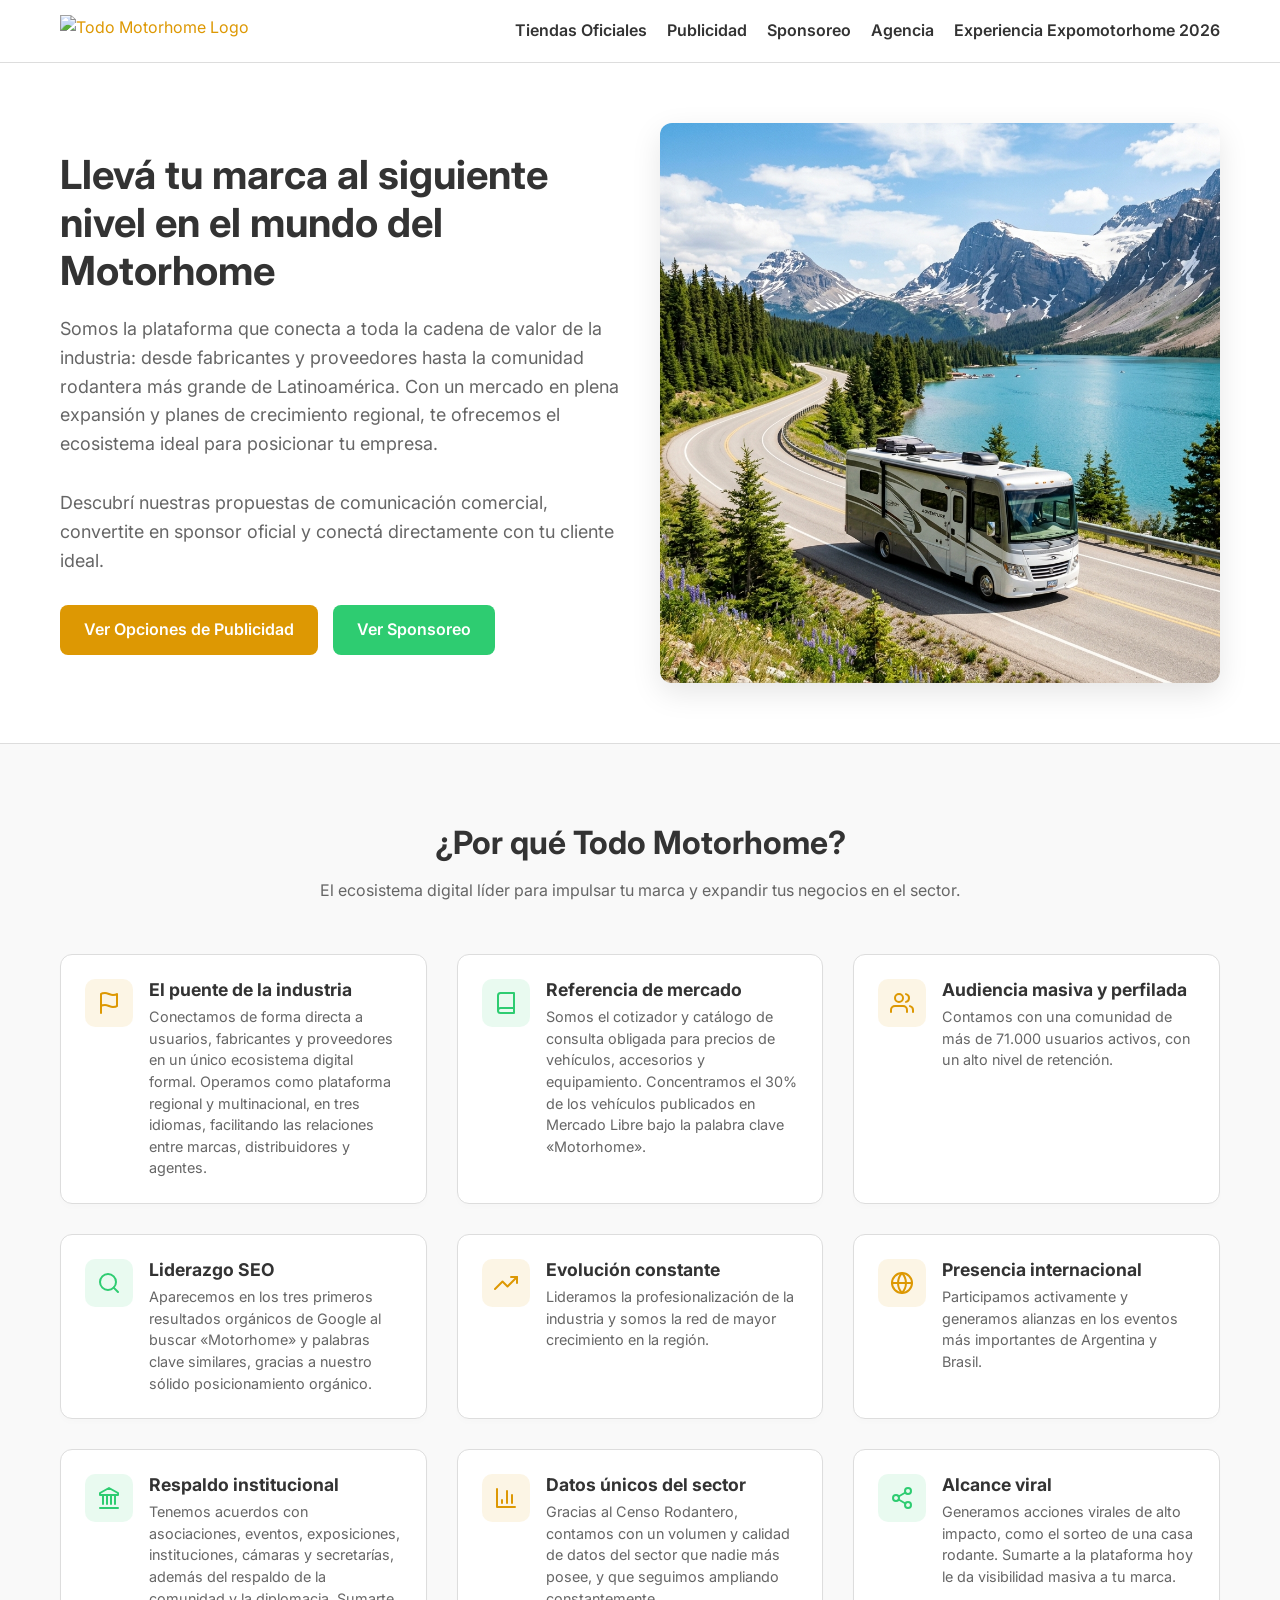
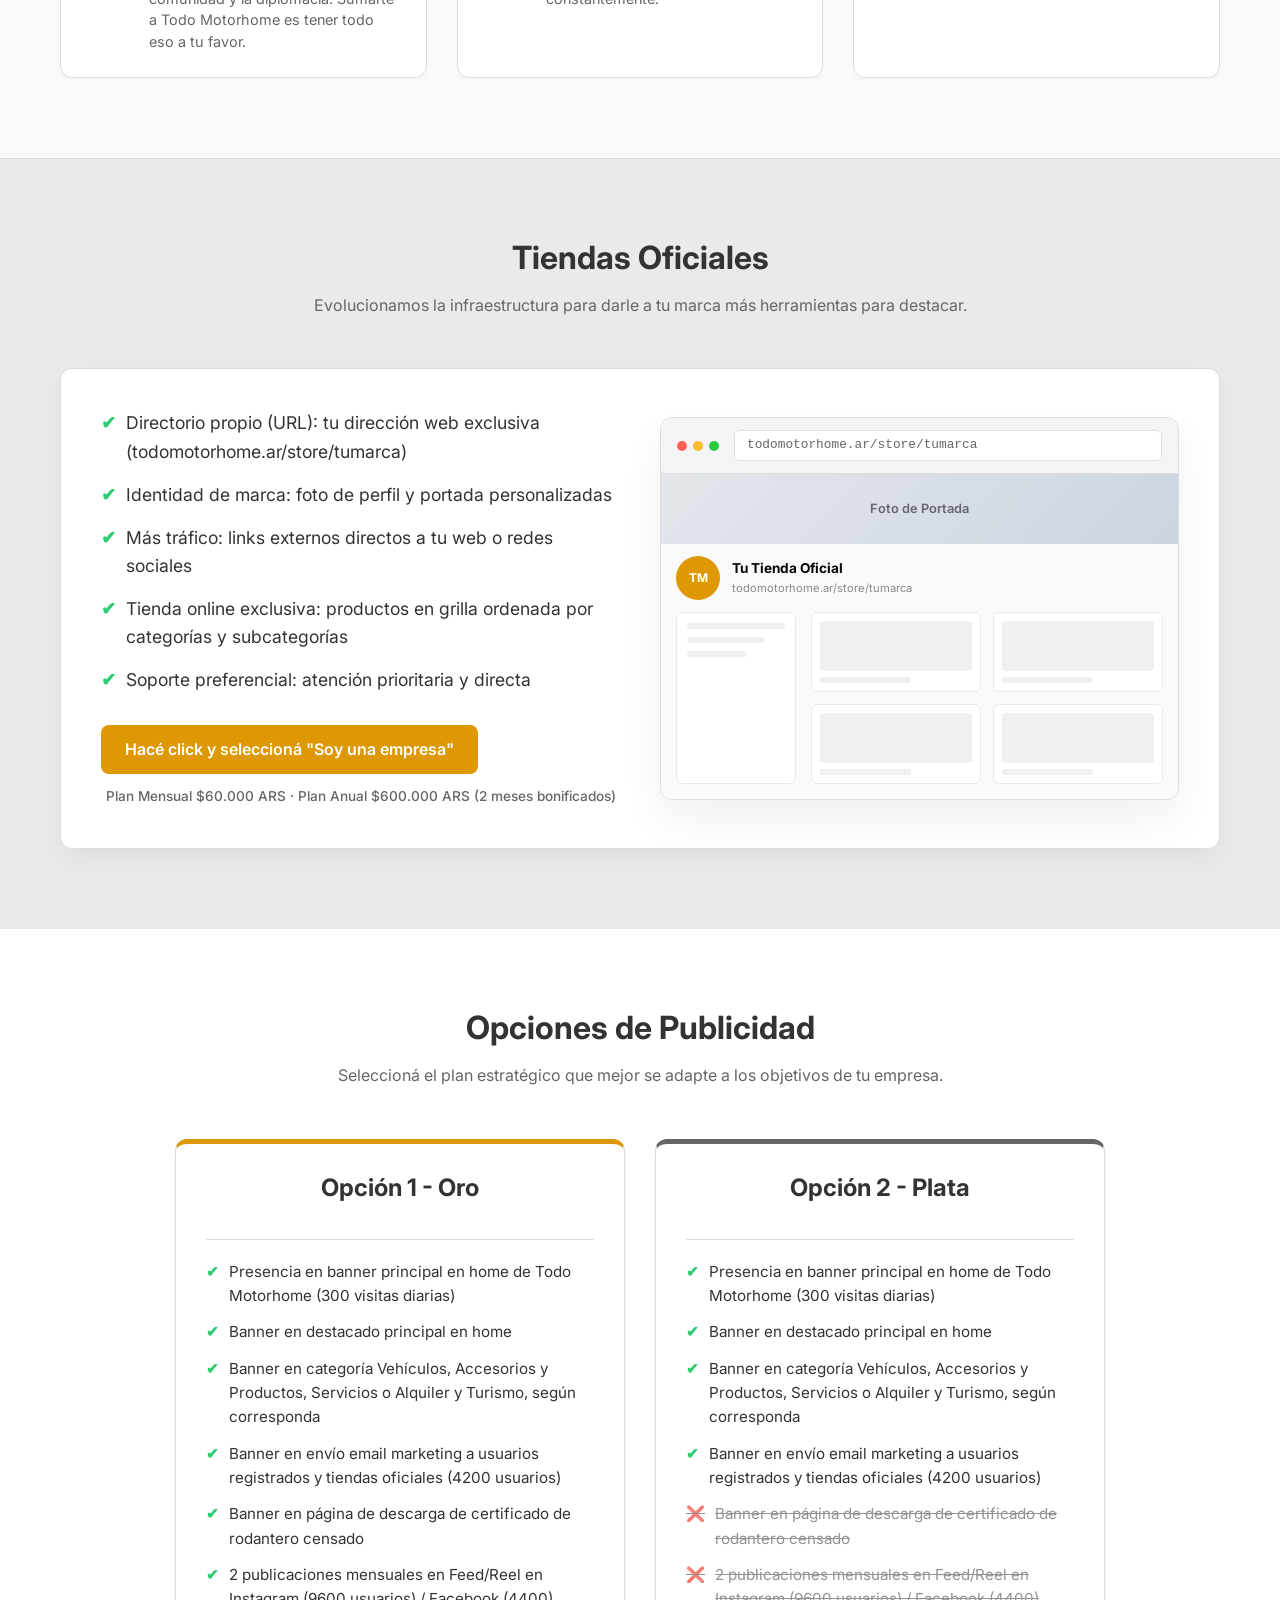
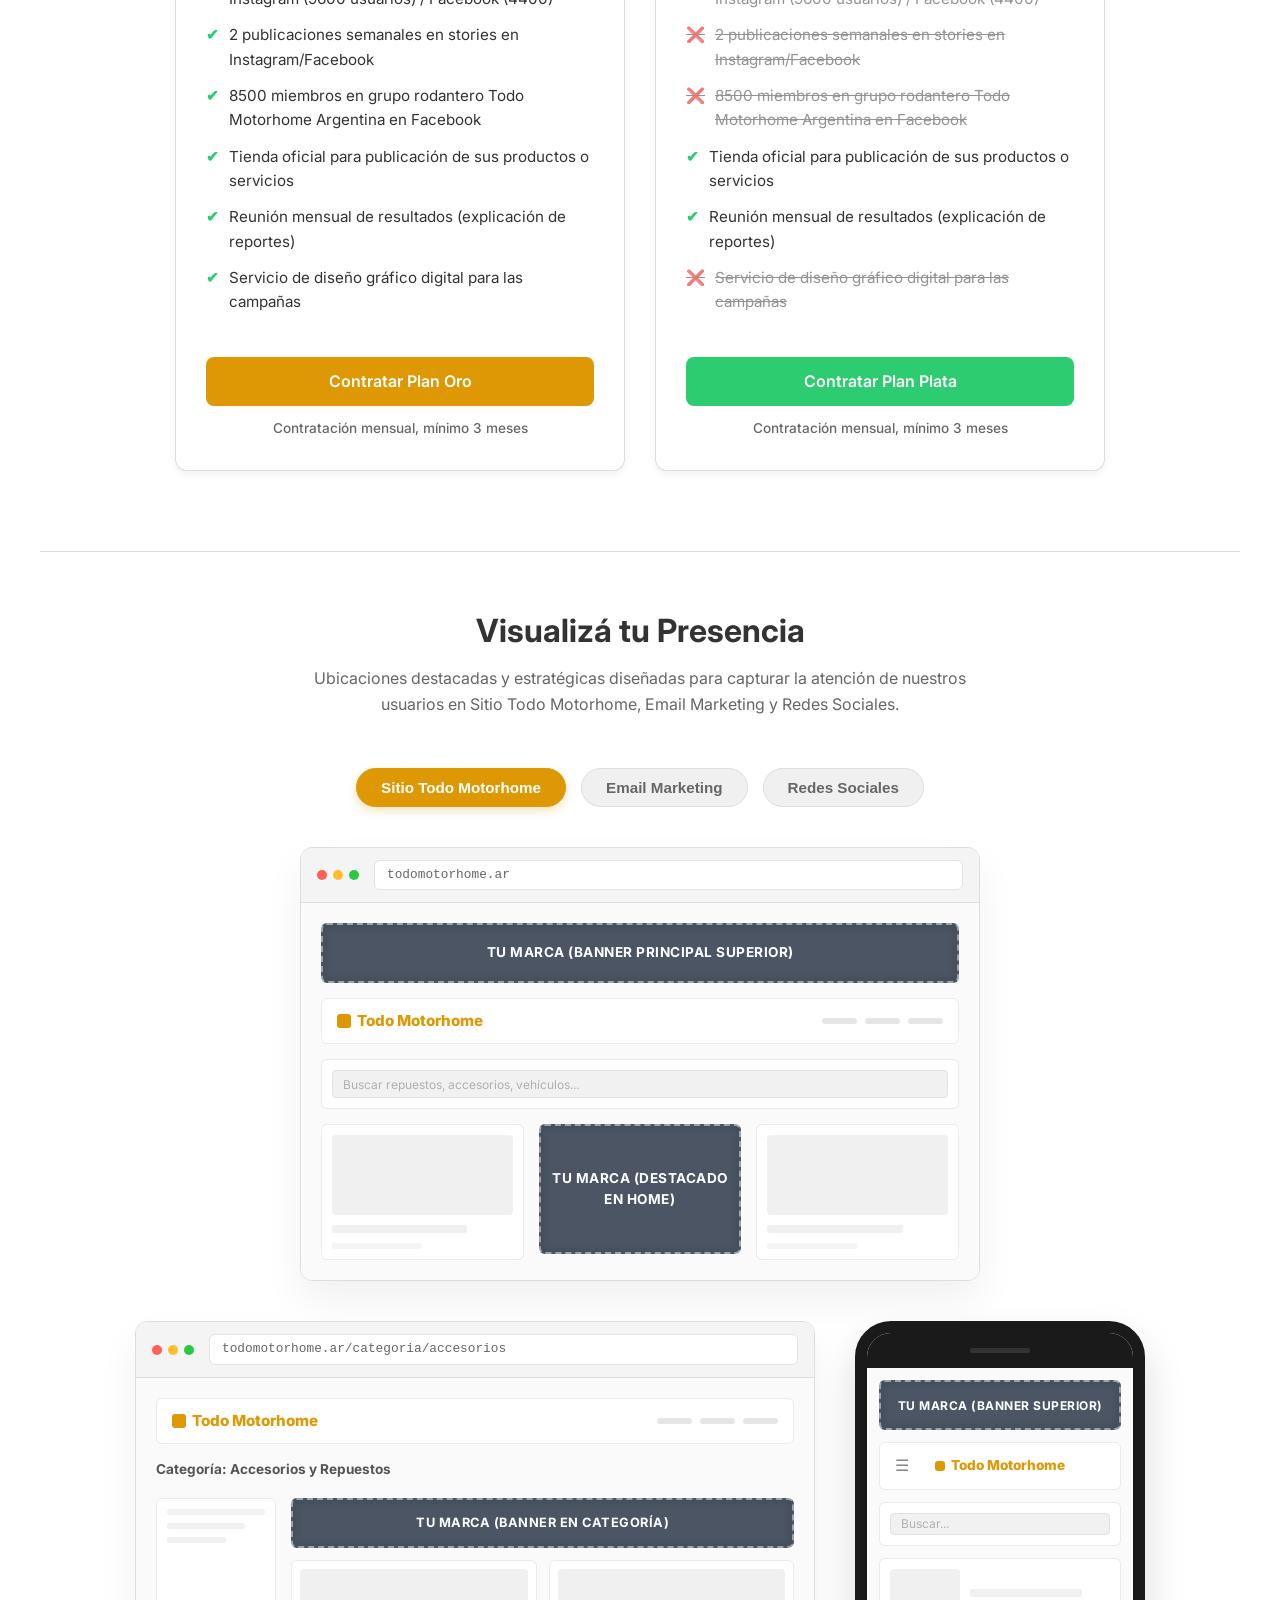
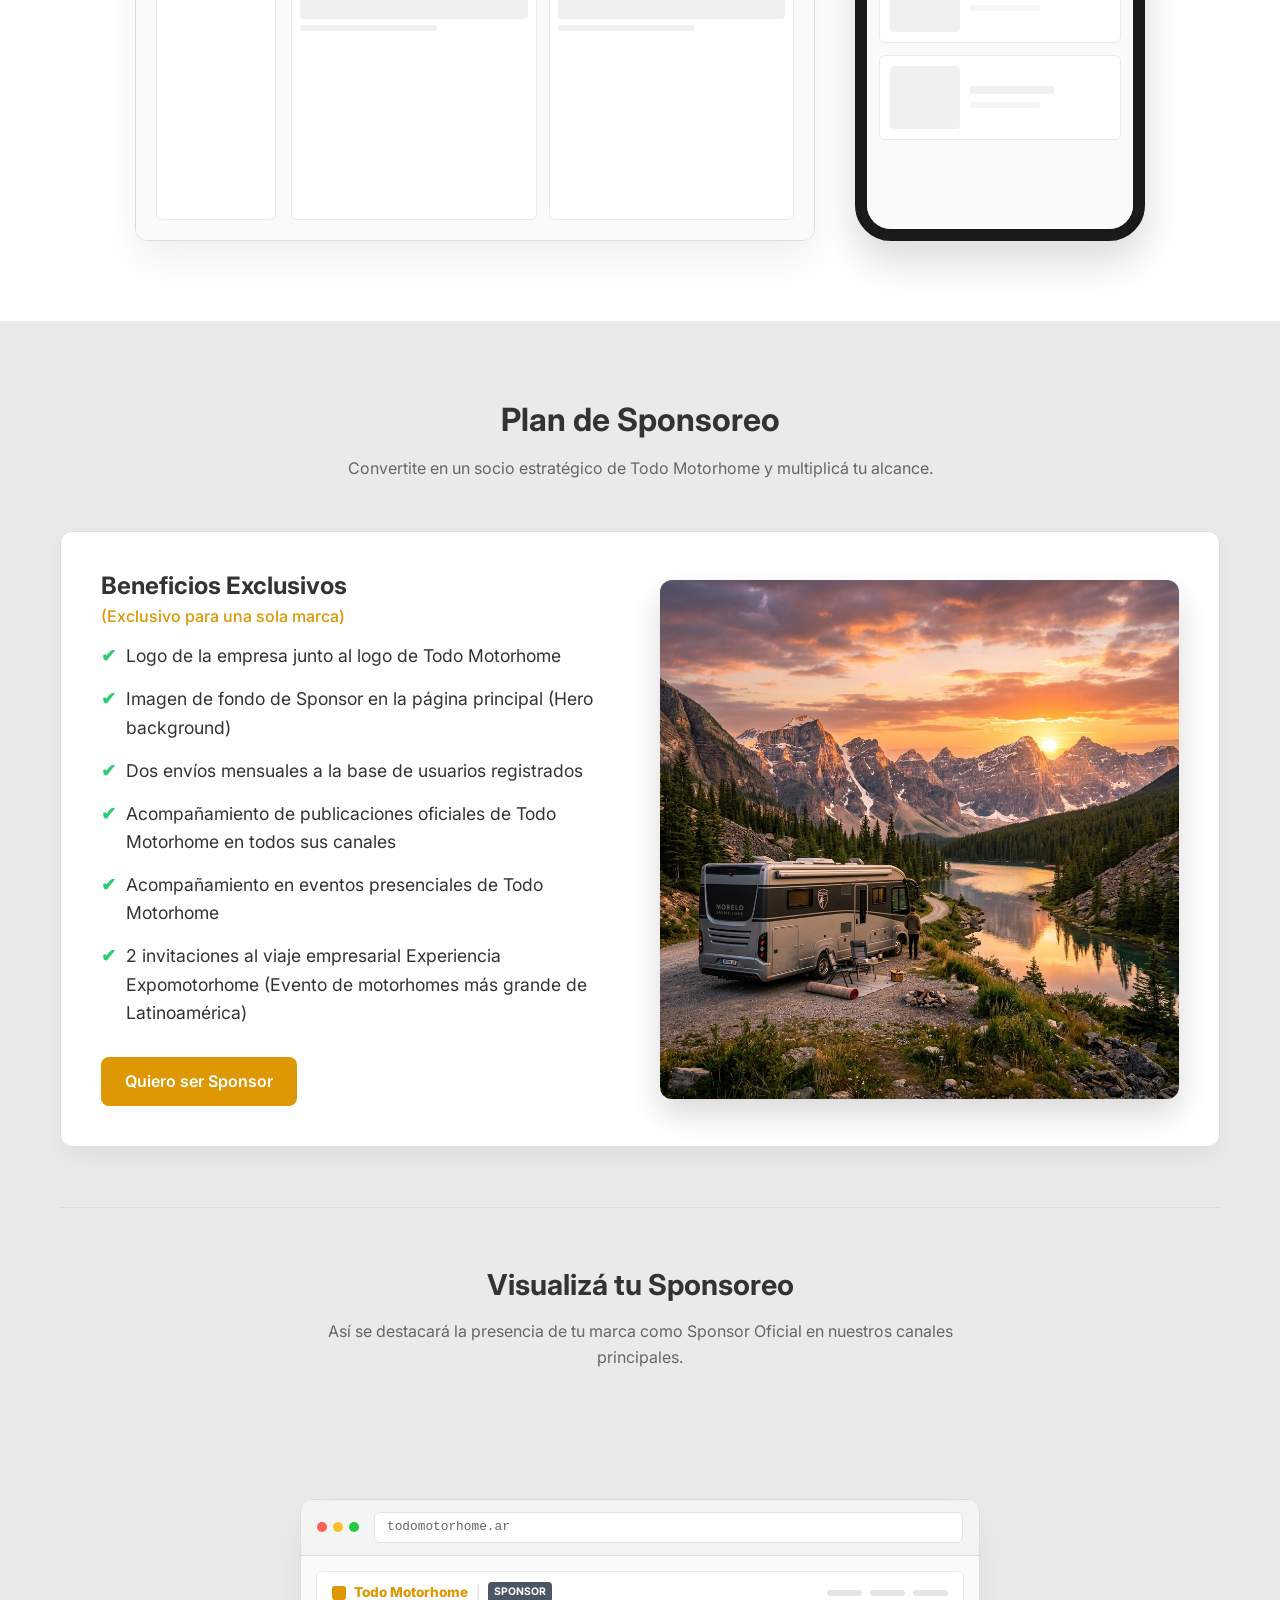
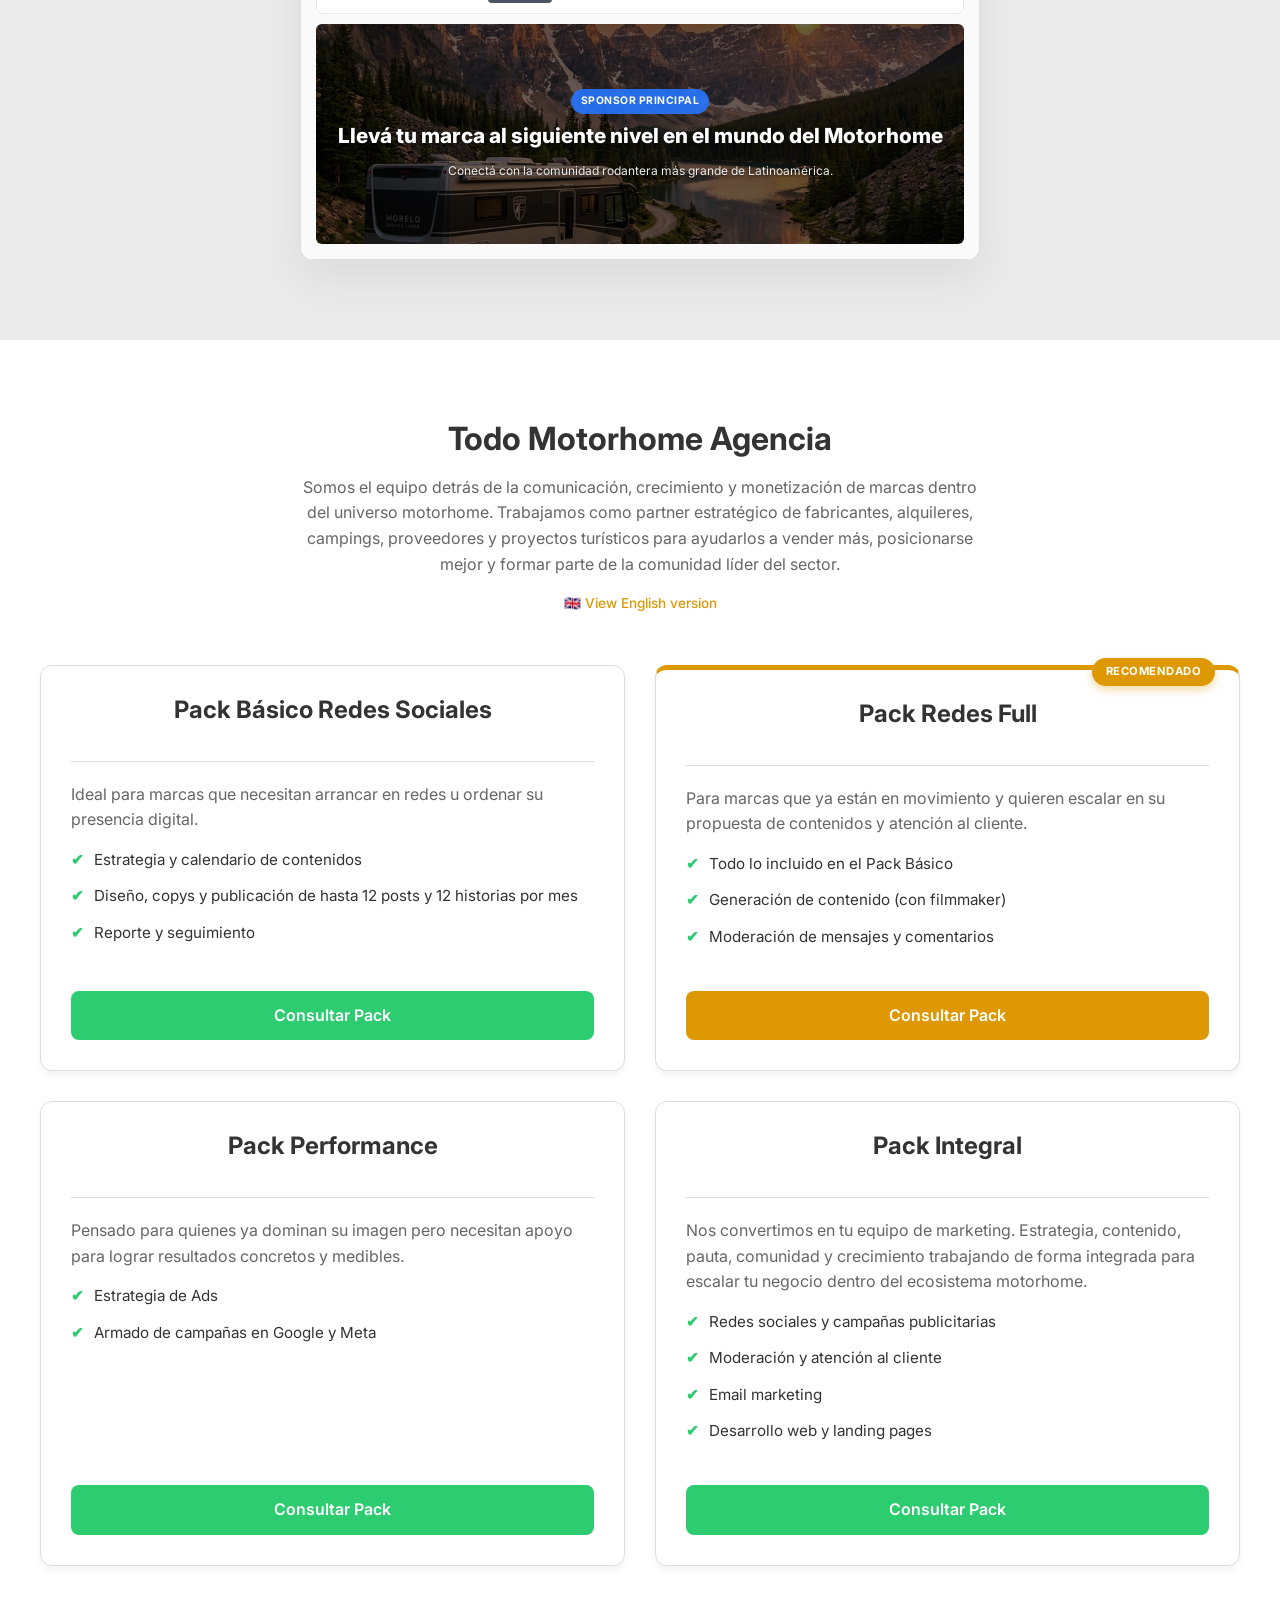
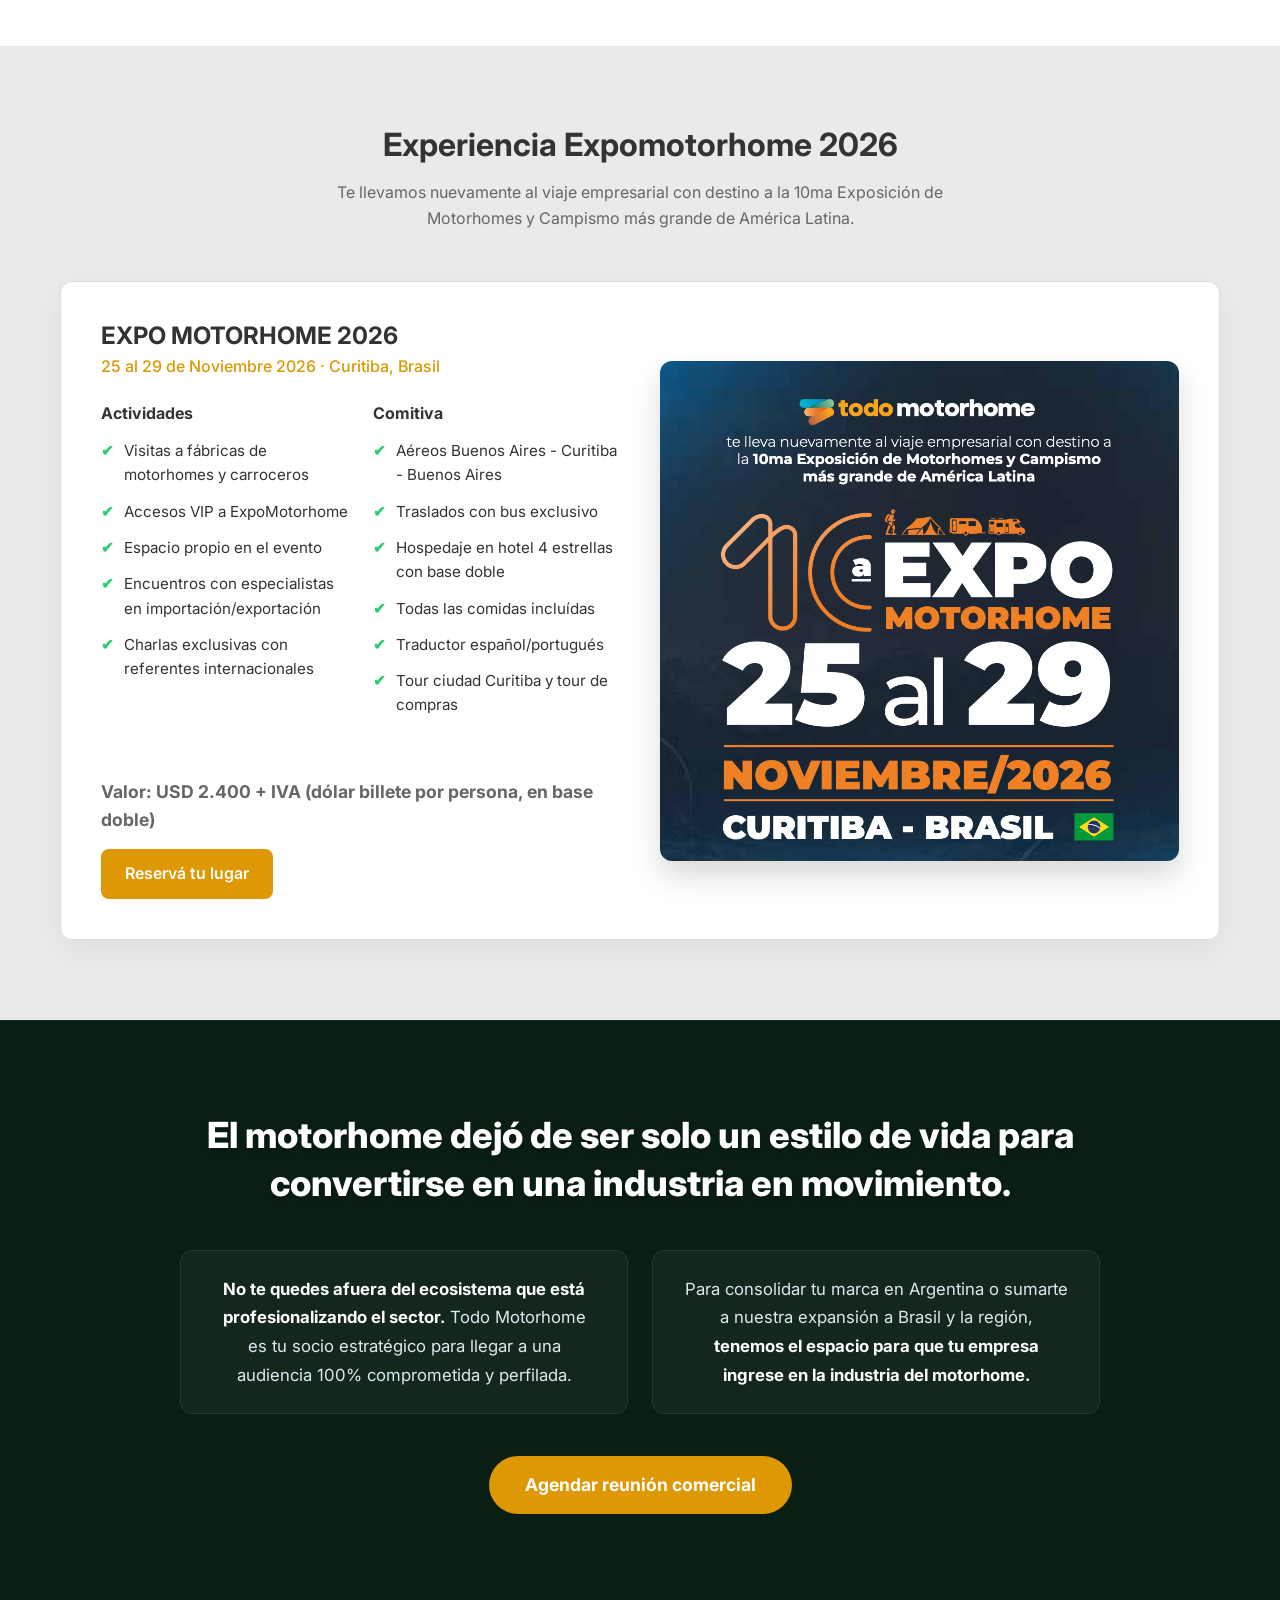
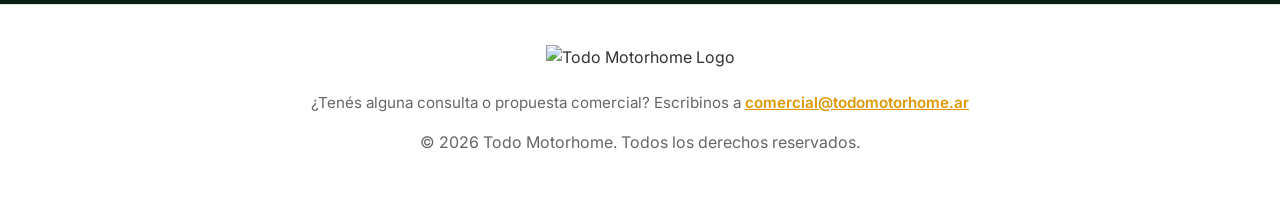
==== index.html @ 9faac74b "change plan price - 30.000 to 60.000 e anual to 600.000" ====
<!DOCTYPE html>
<html lang="es">

<head>
    <meta charset="UTF-8">
    <meta name="viewport" content="width=device-width, initial-scale=1.0">
    <title>Todo Motorhome - Propuesta de Comunicación y Sponsoreo</title>
    <meta name="description"
        content="Conectá tu marca con la comunidad rodantera más grande de Latinoamérica. Descubrí las propuestas de comunicación comercial, sponsoreo y agencia de Todo Motorhome.">

    <!-- Open Graph / Facebook -->
    <meta property="og:type" content="website">
    <meta property="og:url" content="https://empresas.todomotorhome.ar/">
    <meta property="og:title" content="Todo Motorhome - Propuesta de Comunicación y Sponsoreo">
    <meta property="og:description"
        content="Conectá tu marca con la comunidad rodantera más grande de Latinoamérica. Descubrí las propuestas de comunicación comercial, sponsoreo y agencia de Todo Motorhome.">
    <meta property="og:image" content="https://empresas.todomotorhome.ar/assets/hero.png">
    <meta property="og:locale" content="es_AR">
    <meta property="og:site_name" content="Todo Motorhome">

    <!-- Twitter Card -->
    <meta name="twitter:card" content="summary_large_image">
    <meta name="twitter:url" content="https://empresas.todomotorhome.ar/">
    <meta name="twitter:title" content="Todo Motorhome - Propuesta de Comunicación y Sponsoreo">
    <meta name="twitter:description"
        content="Conectá tu marca con la comunidad rodantera más grande de Latinoamérica. Descubrí las propuestas de comunicación comercial, sponsoreo y agencia de Todo Motorhome.">
    <meta name="twitter:image" content="https://empresas.todomotorhome.ar/assets/hero.png">

    <!-- Google Fonts: Inter -->
    <link rel="preconnect" href="https://fonts.googleapis.com">
    <link rel="preconnect" href="https://fonts.gstatic.com" crossorigin>
    <link href="https://fonts.googleapis.com/css2?family=Inter:wght@400;500;600;700;800&display=swap" rel="stylesheet">

    <link rel="stylesheet" href="style.css?v=1.0.3">

    <!-- Google Analytics -->
    <script async src="https://www.googletagmanager.com/gtag/js?id=G-TZ2R4H22YN"></script>
    <script>
        window.dataLayer = window.dataLayer || [];
        function gtag() { dataLayer.push(arguments); }
        gtag('js', new Date());
        gtag('config', 'G-TZ2R4H22YN');
    </script>
</head>

<body>

    <!-- Header / Navbar -->
    <header class="navbar fade-in">
        <div class="container">
            <a href="#" class="logo">
                <img src="https://sharetribe-assets.imgix.net/68418101-b428-4d02-9596-58e13acb0eab/raw/ed/3aeb7e4fdeb8c97f753202494c5d5f7b45e542?auto=format&fit=clip&h=72&w=640&s=a33af36845bb8c35146e33146c7f5833"
                    alt="Todo Motorhome Logo">
            </a>
            <button class="nav-toggle" id="navToggle" aria-label="Abrir menú" aria-expanded="false">
                <span></span>
                <span></span>
                <span></span>
            </button>
            <nav class="nav-links" id="navLinks">
                <a href="#tiendas-oficiales">Tiendas Oficiales</a>
                <a href="#planes-comerciales">Publicidad</a>
                <a href="#alianzas-comerciales">Sponsoreo</a>
                <a href="#agencia">Agencia</a>
                <a href="#expomotorhome">Experiencia Expomotorhome 2026</a>
            </nav>
        </div>
    </header>

    <!-- Hero Section -->
    <section class="hero container fade-in-up">
        <div class="hero-content">
            <h1>Llevá tu marca al siguiente nivel en el mundo del Motorhome</h1>
            <p>Somos la plataforma que conecta a toda la cadena de valor de la industria: desde fabricantes y
                proveedores hasta la comunidad rodantera más grande de Latinoamérica. Con un mercado en plena expansión
                y planes de crecimiento regional, te ofrecemos el ecosistema ideal para posicionar tu empresa.</p>
            <p>Descubrí nuestras propuestas de comunicación comercial, convertite en sponsor oficial y conectá
                directamente con tu cliente ideal.</p>
            <div class="hero-buttons">
                <a href="#planes-comerciales" class="btn btn-primary">Ver Opciones de Publicidad</a>
                <a href="#alianzas-comerciales" class="btn btn-secondary">Ver Sponsoreo</a>
            </div>
        </div>
        <div class="hero-image zoom-in">
            <img src="assets/hero.png" alt="Motorhome en la ruta">
        </div>
    </section>

    <!-- Value Prop / Datos de la Industria -->
    <section class="value-prop section bg-light">
        <div class="container">
            <div class="section-header fade-in-up">
                <h2>¿Por qué Todo Motorhome?</h2>
                <p>El ecosistema digital líder para impulsar tu marca y expandir tus negocios en el sector.</p>
            </div>

            <div class="value-prop-grid fade-in-up">
                <!-- El puente de la industria -->
                <div class="value-prop-card">
                    <div class="value-prop-icon primary">
                        <svg xmlns="http://www.w3.org/2000/svg" viewBox="0 0 24 24" fill="none" stroke="currentColor"
                            stroke-width="2" stroke-linecap="round" stroke-linejoin="round">
                            <path d="M4 15s1-1 4-1 5 2 8 2 4-1 4-1V3s-1 1-4 1-5-2-8-2-4 1-4 1z" />
                            <line x1="4" y1="22" x2="4" y2="15" />
                        </svg>
                    </div>
                    <div class="value-prop-info">
                        <h3>El puente de la industria</h3>
                        <p>Conectamos de forma directa a usuarios, fabricantes y proveedores en un único ecosistema
                            digital formal. Operamos como plataforma regional y multinacional, en tres idiomas,
                            facilitando las relaciones entre marcas, distribuidores y agentes.</p>
                    </div>
                </div>

                <!-- Referencia de mercado -->
                <div class="value-prop-card">
                    <div class="value-prop-icon secondary">
                        <svg xmlns="http://www.w3.org/2000/svg" viewBox="0 0 24 24" fill="none" stroke="currentColor"
                            stroke-width="2" stroke-linecap="round" stroke-linejoin="round">
                            <path d="M4 19.5A2.5 2.5 0 0 1 6.5 17H20" />
                            <path d="M6.5 2H20v20H6.5A2.5 2.5 0 0 1 4 19.5v-15A2.5 2.5 0 0 1 6.5 2z" />
                        </svg>
                    </div>
                    <div class="value-prop-info">
                        <h3>Referencia de mercado</h3>
                        <p>Somos el cotizador y catálogo de consulta obligada para precios de vehículos, accesorios y
                            equipamiento. Concentramos el 30% de los vehículos publicados en Mercado Libre bajo la
                            palabra clave «Motorhome».</p>
                    </div>
                </div>

                <!-- Audiencia masiva y perfilada -->
                <div class="value-prop-card">
                    <div class="value-prop-icon primary">
                        <svg xmlns="http://www.w3.org/2000/svg" viewBox="0 0 24 24" fill="none" stroke="currentColor"
                            stroke-width="2" stroke-linecap="round" stroke-linejoin="round">
                            <path d="M17 21v-2a4 4 0 0 0-4-4H5a4 4 0 0 0-4 4v2" />
                            <circle cx="9" cy="7" r="4" />
                            <path d="M23 21v-2a4 4 0 0 0-3-3.87" />
                            <path d="M16 3.13a4 4 0 0 1 0 7.75" />
                        </svg>
                    </div>
                    <div class="value-prop-info">
                        <h3>Audiencia masiva y perfilada</h3>
                        <p>Contamos con una comunidad de más de 71.000 usuarios activos, con un alto nivel de retención.
                        </p>
                    </div>
                </div>

                <!-- Liderazgo SEO -->
                <div class="value-prop-card">
                    <div class="value-prop-icon secondary">
                        <svg xmlns="http://www.w3.org/2000/svg" viewBox="0 0 24 24" fill="none" stroke="currentColor"
                            stroke-width="2" stroke-linecap="round" stroke-linejoin="round">
                            <circle cx="11" cy="11" r="8" />
                            <line x1="21" y1="21" x2="16.65" y2="16.65" />
                        </svg>
                    </div>
                    <div class="value-prop-info">
                        <h3>Liderazgo SEO</h3>
                        <p>Aparecemos en los tres primeros resultados orgánicos de Google al buscar «Motorhome» y
                            palabras clave similares, gracias a nuestro sólido posicionamiento orgánico.</p>
                    </div>
                </div>

                <!-- Evolución constante -->
                <div class="value-prop-card">
                    <div class="value-prop-icon primary">
                        <svg xmlns="http://www.w3.org/2000/svg" viewBox="0 0 24 24" fill="none" stroke="currentColor"
                            stroke-width="2" stroke-linecap="round" stroke-linejoin="round">
                            <polyline points="23 6 13.5 15.5 8.5 10.5 1 18" />
                            <polyline points="17 6 23 6 23 12" />
                        </svg>
                    </div>
                    <div class="value-prop-info">
                        <h3>Evolución constante</h3>
                        <p>Lideramos la profesionalización de la industria y somos la red de mayor crecimiento en la
                            región.</p>
                    </div>
                </div>

                <!-- Presencia internacional -->
                <div class="value-prop-card">
                    <div class="value-prop-icon primary">
                        <svg xmlns="http://www.w3.org/2000/svg" viewBox="0 0 24 24" fill="none" stroke="currentColor"
                            stroke-width="2" stroke-linecap="round" stroke-linejoin="round">
                            <circle cx="12" cy="12" r="10" />
                            <path
                                d="M12 2a15.3 15.3 0 0 1 4 10 15.3 15.3 0 0 1-4 10 15.3 15.3 0 0 1-4-10 15.3 15.3 0 0 1 4-10z" />
                            <path d="M2 12h20" />
                        </svg>
                    </div>
                    <div class="value-prop-info">
                        <h3>Presencia internacional</h3>
                        <p>Participamos activamente y generamos alianzas en los eventos más importantes de Argentina y
                            Brasil.</p>
                    </div>
                </div>

                <!-- Respaldo institucional -->
                <div class="value-prop-card">
                    <div class="value-prop-icon secondary">
                        <svg xmlns="http://www.w3.org/2000/svg" viewBox="0 0 24 24" fill="none" stroke="currentColor"
                            stroke-width="2" stroke-linecap="round" stroke-linejoin="round">
                            <path d="M3 22h18" />
                            <path d="M6 18v-9" />
                            <path d="M10 18v-9" />
                            <path d="M14 18v-9" />
                            <path d="M18 18v-9" />
                            <path d="M12 2 3 7v2h18V7z" />
                        </svg>
                    </div>
                    <div class="value-prop-info">
                        <h3>Respaldo institucional</h3>
                        <p>Tenemos acuerdos con asociaciones, eventos, exposiciones, instituciones, cámaras y
                            secretarías, además del respaldo de la comunidad y la diplomacia. Sumarte a Todo Motorhome
                            es tener todo eso a tu favor.</p>
                    </div>
                </div>

                <!-- Datos únicos del sector -->
                <div class="value-prop-card">
                    <div class="value-prop-icon primary">
                        <svg xmlns="http://www.w3.org/2000/svg" viewBox="0 0 24 24" fill="none" stroke="currentColor"
                            stroke-width="2" stroke-linecap="round" stroke-linejoin="round">
                            <path d="M3 3v18h18" />
                            <path d="M18 17V9" />
                            <path d="M13 17V5" />
                            <path d="M8 17v-3" />
                        </svg>
                    </div>
                    <div class="value-prop-info">
                        <h3>Datos únicos del sector</h3>
                        <p>Gracias al Censo Rodantero, contamos con un volumen y calidad de datos del sector que nadie
                            más posee, y que seguimos ampliando constantemente.</p>
                    </div>
                </div>

                <!-- Alcance viral -->
                <div class="value-prop-card">
                    <div class="value-prop-icon secondary">
                        <svg xmlns="http://www.w3.org/2000/svg" viewBox="0 0 24 24" fill="none" stroke="currentColor"
                            stroke-width="2" stroke-linecap="round" stroke-linejoin="round">
                            <circle cx="18" cy="5" r="3" />
                            <circle cx="6" cy="12" r="3" />
                            <circle cx="18" cy="19" r="3" />
                            <line x1="8.59" y1="13.51" x2="15.42" y2="17.49" />
                            <line x1="15.41" y1="6.51" x2="8.59" y2="10.49" />
                        </svg>
                    </div>
                    <div class="value-prop-info">
                        <h3>Alcance viral</h3>
                        <p>Generamos acciones virales de alto impacto, como el sorteo de una casa rodante. Sumarte a la
                            plataforma hoy le da visibilidad masiva a tu marca.</p>
                    </div>
                </div>
            </div>
        </div>
    </section>

    <!-- Tiendas Oficiales Section -->
    <section id="tiendas-oficiales" class="section bg-darker">
        <div class="container">
            <div class="section-header fade-in-up">
                <h2>Tiendas Oficiales</h2>
                <p>Evolucionamos la infraestructura para darle a tu marca más herramientas para destacar.</p>
            </div>

            <div class="alliance-card fade-in-up">
                <div class="alliance-content">
                    <ul class="card-features big-features">
                        <li><span class="icon check">✔</span> Directorio propio (URL): tu dirección web exclusiva
                            (todomotorhome.ar/store/tumarca)</li>
                        <li><span class="icon check">✔</span> Identidad de marca: foto de perfil y portada
                            personalizadas</li>
                        <li><span class="icon check">✔</span> Más tráfico: links externos directos a tu web o redes
                            sociales</li>
                        <li><span class="icon check">✔</span> Tienda online exclusiva: productos en grilla ordenada
                            por categorías y subcategorías</li>
                        <li><span class="icon check">✔</span> Soporte preferencial: atención prioritaria y directa
                        </li>
                    </ul>
                    <div style="margin-top: 30px;">
                        <a href="https://www.todomotorhome.ar/signup" target="_blank" rel="noopener noreferrer"
                            class="btn btn-primary">Hacé click y seleccioná "Soy una empresa"</a>
                        <p class="card-note">Plan Mensual $60.000 ARS · Plan Anual $600.000 ARS (2 meses bonificados)</p>
                    </div>
                </div>
                <div class="alliance-image zoom-in">
                    <div class="mockup-window desktop">
                        <div class="mockup-header">
                            <div class="dots">
                                <span class="dot red"></span>
                                <span class="dot yellow"></span>
                                <span class="dot green"></span>
                            </div>
                            <div class="url-bar">todomotorhome.ar/store/tumarca</div>
                        </div>
                        <div class="mockup-body" style="padding: 0; gap: 0;">
                            <div class="generic-fb-cover" style="height: 70px;">Foto de Portada</div>
                            <div style="display: flex; align-items: center; gap: 12px; padding: 12px 15px;">
                                <div
                                    style="width: 44px; height: 44px; border-radius: 50%; background: var(--primary); display: flex; align-items: center; justify-content: center; color: #fff; font-weight: 700; font-size: 0.75rem; flex-shrink: 0;">
                                    TM</div>
                                <div>
                                    <div style="font-size: 0.85rem; font-weight: 700; color: #050505;">Tu Tienda
                                        Oficial</div>
                                    <div style="font-size: 0.7rem; color: #888;">todomotorhome.ar/store/tumarca</div>
                                </div>
                            </div>
                            <div class="category-layout-sim" style="padding: 0 15px 15px 15px;">
                                <div class="sidebar-sim">
                                    <div class="sidebar-line"></div>
                                    <div class="sidebar-line"></div>
                                    <div class="sidebar-line"></div>
                                </div>
                                <div class="category-grid-sim">
                                    <div class="item-sim-mini">
                                        <div class="img-sim-mini"></div>
                                        <div class="text-sim-mini"></div>
                                    </div>
                                    <div class="item-sim-mini">
                                        <div class="img-sim-mini"></div>
                                        <div class="text-sim-mini"></div>
                                    </div>
                                    <div class="item-sim-mini">
                                        <div class="img-sim-mini"></div>
                                        <div class="text-sim-mini"></div>
                                    </div>
                                    <div class="item-sim-mini">
                                        <div class="img-sim-mini"></div>
                                        <div class="text-sim-mini"></div>
                                    </div>
                                </div>
                            </div>
                        </div>
                    </div>
                </div>
            </div>
        </div>
    </section>

    <!-- Publicidad Section -->
    <section id="planes-comerciales" class="section container">
        <div class="section-header fade-in-up">
            <h2>Opciones de Publicidad</h2>
            <p>Seleccioná el plan estratégico que mejor se adapte a los objetivos de tu empresa.</p>
        </div>

        <div class="cards-container">
            <!-- Opción Oro -->
            <div class="card card-oro fade-in-up" style="animation-delay: 0.1s;">
                <div class="card-header">
                    <h3>Opción 1 - Oro</h3>
                </div>
                <ul class="card-features">
                    <li><span class="icon check">✔</span> Presencia en banner principal en home de Todo Motorhome (300
                        visitas diarias)</li>
                    <li><span class="icon check">✔</span> Banner en destacado principal en home</li>
                    <li><span class="icon check">✔</span> Banner en categoría Vehículos, Accesorios y Productos,
                        Servicios o Alquiler y Turismo, según corresponda</li>
                    <li><span class="icon check">✔</span> Banner en envío email marketing a usuarios registrados y
                        tiendas oficiales (4200 usuarios)</li>
                    <li><span class="icon check">✔</span> Banner en página de descarga de certificado de rodantero
                        censado</li>
                    <li><span class="icon check">✔</span> 2 publicaciones mensuales en Feed/Reel en Instagram (9600
                        usuarios) / Facebook (4400)</li>
                    <li><span class="icon check">✔</span> 2 publicaciones semanales en stories en Instagram/Facebook
                    </li>
                    <li><span class="icon check">✔</span> 8500 miembros en grupo rodantero Todo Motorhome Argentina en
                        Facebook</li>
                    <li><span class="icon check">✔</span> Tienda oficial para publicación de sus productos o servicios
                    </li>
                    <li><span class="icon check">✔</span> Reunión mensual de resultados (explicación de reportes)</li>
                    <li><span class="icon check">✔</span> Servicio de diseño gráfico digital para las campañas</li>
                </ul>
                <div class="card-footer">
                    <a href="https://wa.me/5491144267319?text=Hola!%20Te%20contacto%20por%20el%20Plan%20Oro%20de%20Todo%20Motorhome"
                        target="_blank" rel="noopener noreferrer" class="btn btn-primary btn-block">Contratar Plan
                        Oro</a>
                    <p class="card-note">Contratación mensual, mínimo 3 meses</p>
                </div>
            </div>

            <!-- Opción Plata -->
            <div class="card card-plata fade-in-up" style="animation-delay: 0.2s;">
                <div class="card-header">
                    <h3>Opción 2 - Plata</h3>
                </div>
                <ul class="card-features">
                    <li><span class="icon check">✔</span> Presencia en banner principal en home de Todo Motorhome (300
                        visitas diarias)</li>
                    <li><span class="icon check">✔</span> Banner en destacado principal en home</li>
                    <li><span class="icon check">✔</span> Banner en categoría Vehículos, Accesorios y Productos,
                        Servicios o Alquiler y Turismo, según corresponda</li>
                    <li><span class="icon check">✔</span> Banner en envío email marketing a usuarios registrados y
                        tiendas oficiales (4200 usuarios)</li>
                    <li class="disabled"><span class="icon cross">❌</span> Banner en página de descarga de certificado
                        de rodantero censado</li>
                    <li class="disabled"><span class="icon cross">❌</span> 2 publicaciones mensuales en Feed/Reel en Instagram (9600
                        usuarios) / Facebook (4400)</li>
                    <li class="disabled"><span class="icon cross">❌</span> 2 publicaciones semanales en stories en
                        Instagram/Facebook</li>
                    <li class="disabled"><span class="icon cross">❌</span> 8500 miembros en grupo rodantero Todo
                        Motorhome Argentina en Facebook</li>
                    <li><span class="icon check">✔</span> Tienda oficial para publicación de sus productos o servicios
                    </li>
                    <li><span class="icon check">✔</span> Reunión mensual de resultados (explicación de reportes)</li>
                    <li class="disabled"><span class="icon cross">❌</span> Servicio de diseño gráfico digital para las
                        campañas</li>
                </ul>
                <div class="card-footer">
                    <a href="https://wa.me/5491144267319?text=Hola!%20Te%20contacto%20por%20el%20Plan%20Plata%20de%20Todo%20Motorhome"
                        target="_blank" rel="noopener noreferrer" class="btn btn-secondary btn-block">Contratar Plan
                        Plata</a>
                    <p class="card-note">Contratación mensual, mínimo 3 meses</p>
                </div>
            </div>
        </div>

        <!-- Visualizá tu Presencia inside the section for closer layout spacing -->
        <div class="visualiza-presencia"
            style="margin-top: 80px; padding-top: 60px; border-top: 1px solid var(--border-color); width: 100%;">
            <div class="section-header fade-in-up">
                <h2>Visualizá tu Presencia</h2>
                <p>Ubicaciones destacadas y estratégicas diseñadas para capturar la atención de nuestros usuarios en
                    Sitio Todo Motorhome, Email Marketing y Redes Sociales.</p>
            </div>

            <!-- Mockups Tabs -->
            <div class="mockups-tabs fade-in-up">
                <button class="tab-btn active" onclick="switchTab(event, 'tab-web')">Sitio Todo Motorhome</button>
                <button class="tab-btn" onclick="switchTab(event, 'tab-email')">Email Marketing</button>
                <button class="tab-btn" onclick="switchTab(event, 'tab-redes')">Redes Sociales</button>
            </div>

            <div class="mockups-container fade-in-up">
                <!-- Portal Web Tab -->
                <div class="tab-content active" id="tab-web">
                    <!-- Desktop Home Mockup -->
                    <div class="mockup-window desktop">
                        <div class="mockup-header">
                            <div class="dots">
                                <span class="dot red"></span>
                                <span class="dot yellow"></span>
                                <span class="dot green"></span>
                            </div>
                            <div class="url-bar">todomotorhome.ar</div>
                        </div>
                        <div class="mockup-body">
                            <!-- Ad space 1: Top Banner -->
                            <div class="showcase-box showcase-top-banner">
                                <span>Tu Marca (Banner Principal Superior)</span>
                            </div>
                            <!-- Site Header -->
                            <div class="site-header-sim">
                                <div class="logo-sim">
                                    <span class="logo-icon-sim"></span>
                                    Todo Motorhome
                                </div>
                                <div class="nav-sim"><span></span><span></span><span></span></div>
                            </div>
                            <!-- Main Search Area -->
                            <div class="search-sim">
                                <div class="search-bar-sim">Buscar repuestos, accesorios, vehículos...</div>
                            </div>
                            <!-- Site Grid Content -->
                            <div class="grid-sim">
                                <div class="item-sim">
                                    <div class="img-sim"></div>
                                    <div class="text-sim"></div>
                                    <div class="text-sim-sub"></div>
                                </div>
                                <!-- Ad space 2: Destacado Home -->
                                <div class="showcase-box showcase-grid-banner">
                                    <span>Tu Marca (Destacado en Home)</span>
                                </div>
                                <div class="item-sim">
                                    <div class="img-sim"></div>
                                    <div class="text-sim"></div>
                                    <div class="text-sim-sub"></div>
                                </div>
                            </div>
                        </div>
                    </div>

                    <!-- Desktop Category Mockup -->
                    <div class="mockup-window desktop">
                        <div class="mockup-header">
                            <div class="dots">
                                <span class="dot red"></span>
                                <span class="dot yellow"></span>
                                <span class="dot green"></span>
                            </div>
                            <div class="url-bar">todomotorhome.ar/categoria/accesorios</div>
                        </div>
                        <div class="mockup-body">
                            <!-- Site Header -->
                            <div class="site-header-sim">
                                <div class="logo-sim">
                                    <span class="logo-icon-sim"></span>
                                    Todo Motorhome
                                </div>
                                <div class="nav-sim"><span></span><span></span><span></span></div>
                            </div>

                            <!-- Category Header -->
                            <div style="font-size: 0.85rem; font-weight: 700; color: #555; margin-bottom: 2px;">
                                Categoría: Accesorios y Repuestos</div>

                            <!-- Category layout simulating items -->
                            <div class="category-layout-sim">
                                <div class="sidebar-sim">
                                    <div class="sidebar-line"></div>
                                    <div class="sidebar-line"></div>
                                    <div class="sidebar-line"></div>
                                </div>
                                <div style="flex: 1; display: flex; flex-direction: column; gap: 12px;">
                                    <!-- Ad space 1: Category Banner -->
                                    <div class="showcase-box showcase-top-banner"
                                        style="height: 50px; font-size: 0.8rem;">
                                        <span>Tu Marca (Banner en Categoría)</span>
                                    </div>
                                    <div class="category-grid-sim">
                                        <div class="item-sim-mini">
                                            <div class="img-sim-mini"></div>
                                            <div class="text-sim-mini"></div>
                                        </div>
                                        <div class="item-sim-mini">
                                            <div class="img-sim-mini"></div>
                                            <div class="text-sim-mini"></div>
                                        </div>
                                    </div>
                                </div>
                            </div>
                        </div>
                    </div>

                    <!-- Mobile Home Mockup -->
                    <div class="mockup-window mobile">
                        <div class="mockup-header">
                            <div class="speaker"></div>
                        </div>
                        <div class="mockup-body">
                            <!-- Ad space 1: Mobile Top Banner -->
                            <div class="showcase-box showcase-top-banner-mobile">
                                <span>Tu Marca (Banner Superior)</span>
                            </div>
                            <!-- Site Header -->
                            <div class="site-header-sim">
                                <span style="font-size: 1rem; color: #888;">☰</span>
                                <div class="logo-sim" style="font-size: 0.85rem;">
                                    <span class="logo-icon-sim" style="width: 10px; height: 10px;"></span>
                                    Todo Motorhome
                                </div>
                                <span style="font-size: 1rem; color: #888; opacity: 0;">☰</span>
                            </div>
                            <!-- Main Search Area -->
                            <div class="search-sim">
                                <div class="search-bar-sim" style="height: 22px;">Buscar...</div>
                            </div>
                            <!-- Content -->
                            <div class="content-sim-mobile">
                                <div class="item-sim-mobile">
                                    <div class="img-sim-mobile"></div>
                                    <div class="text-sim-mobile">
                                        <div class="text-sim" style="width: 80%;"></div>
                                        <div class="text-sim-sub"></div>
                                    </div>
                                </div>
                                <div class="item-sim-mobile">
                                    <div class="img-sim-mobile"></div>
                                    <div class="text-sim-mobile">
                                        <div class="text-sim" style="width: 60%;"></div>
                                        <div class="text-sim-sub"></div>
                                    </div>
                                </div>
                            </div>
                        </div>
                    </div>
                </div>

                <!-- Email Marketing Tab -->
                <div class="tab-content" id="tab-email">
                    <div class="mockup-window desktop" style="width: 100%; max-width: 680px;">
                        <div class="mockup-header">
                            <div class="dots">
                                <span class="dot red"></span>
                                <span class="dot yellow"></span>
                                <span class="dot green"></span>
                            </div>
                            <div class="url-bar">Correo - Bandeja de Entrada</div>
                        </div>
                        <div class="email-layout-sim">
                            <!-- Left sidebar (inbox) -->
                            <div class="email-sidebar-sim">
                                <div class="email-item active">
                                    <div class="sender">Todo Motorhome</div>
                                    <div class="subj">Novedades de la Comunidad</div>
                                </div>
                                <div class="email-item">
                                    <div class="sender">Airbnb</div>
                                    <div class="subj">Tu reserva está confirmada</div>
                                </div>
                                <div class="email-item">
                                    <div class="sender">Spotify</div>
                                    <div class="subj">Música para la ruta</div>
                                </div>
                            </div>
                            <!-- Right content (email body) -->
                            <div class="email-body-sim">
                                <div class="email-header-sim">
                                    <h3 style="font-size: 1rem; margin-bottom: 2px;">Novedades Rodanteras</h3>
                                    <p style="font-size: 0.7rem; color: #666; margin-bottom: 0;">De: <strong>Todo
                                            Motorhome</strong> &lt;newsletter@todomotorhome.ar&gt;</p>
                                </div>
                                <div class="email-content-sim">
                                    <div class="email-logo-container">
                                        <span class="logo-icon-sim" style="width: 12px; height: 12px;"></span>
                                        <span style="font-weight: 800; color: var(--primary); font-size: 0.85rem;">Todo
                                            Motorhome</span>
                                    </div>
                                    <p style="font-size: 0.75rem; margin-bottom: 12px; color: #444;">¡Hola! Te
                                        compartimos el resumen de este mes con novedades y tiendas oficiales
                                        recomendadas.</p>

                                    <!-- Ad space: Email Banner -->
                                    <div class="showcase-box showcase-email-banner">
                                        <span>Tu Marca (Banner en Email Marketing)</span>
                                    </div>

                                    <div style="margin-top: 12px;">
                                        <div class="email-line"></div>
                                        <div class="email-line" style="width: 80%;"></div>
                                        <div class="email-line" style="width: 50%;"></div>
                                    </div>
                                </div>
                            </div>
                        </div>
                    </div>
                </div>

                <!-- Redes Sociales Tab -->
                <div class="tab-content" id="tab-redes">
                    <!-- Instagram Story Mockup -->
                    <div class="instagram-story">
                        <div class="story-bg">
                            <div class="story-header">
                                <div class="story-avatar"></div>
                                <div style="display: flex; flex-direction: column;">
                                    <span class="story-user">todomotorhome</span>
                                    <span class="story-time">12 h</span>
                                </div>
                            </div>
                            <div class="story-showcase-sticker">
                                <h4>Tu Marca</h4>
                                <p>Acompañando los viajes de la comunidad de Todo Motorhome Argentina</p>
                            </div>
                            <div class="story-footer">
                                <div class="story-input-sim">Enviar mensaje...</div>
                                <span style="font-size: 1.1rem; cursor: pointer;">✈️</span>
                            </div>
                        </div>
                    </div>

                    <!-- Facebook Page Mockup -->
                    <div class="mockup-window desktop" style="width: 100%; max-width: 580px;">
                        <div class="mockup-header">
                            <div class="dots">
                                <span class="dot red"></span>
                                <span class="dot yellow"></span>
                                <span class="dot green"></span>
                            </div>
                            <div class="url-bar">facebook.com/todomotorhome</div>
                        </div>
                        <div class="mockup-body" style="padding: 0; gap: 0; background: #f0f2f5;">
                            <!-- Generic cover photo -->
                            <div class="generic-fb-cover">
                                Foto de Portada de la Página
                            </div>
                            <!-- FB Page Header Info -->
                            <div
                                style="background: #fff; padding: 12px 15px; border-bottom: 1px solid #ddd; display: flex; gap: 12px; align-items: center;">
                                <div
                                    style="width: 40px; height: 40px; border-radius: 50%; background: var(--primary); display: flex; align-items: center; justify-content: center; font-weight: bold; color: #fff; font-size: 0.75rem; flex-shrink: 0;">
                                    TM</div>
                                <div>
                                    <h4
                                        style="font-size: 0.95rem; font-weight: 700; margin-bottom: 2px; color: #050505;">
                                        Todo Motorhome (Página Oficial)</h4>
                                    <p style="font-size: 0.7rem; color: #65676b; margin-bottom: 0;">Página · Comunidad
                                    </p>
                                </div>
                            </div>
                            <!-- Post inside page -->
                            <div style="background: #fff; margin-top: 8px; padding: 10px;">
                                <div style="display: flex; gap: 8px; align-items: center; margin-bottom: 8px;">
                                    <div
                                        style="width: 24px; height: 24px; border-radius: 50%; background: var(--primary); display: flex; align-items: center; justify-content: center; color: #fff; font-size: 0.5rem; font-weight: bold;">
                                        TM</div>
                                    <div>
                                        <div style="font-size: 0.75rem; font-weight: 700;">Todo Motorhome</div>
                                        <div style="font-size: 0.6rem; color: #65676b;">1 día</div>
                                    </div>
                                </div>
                                <p style="font-size: 0.75rem; margin-bottom: 8px; color: #050505;">Queremos agradecer a
                                    nuestro sponsor destacado de la semana: <strong>Tu Marca</strong>. ¡Gracias por
                                    impulsarnos en el camino!</p>
                                <div class="showcase-box showcase-fb-post-image">
                                    <span>Tu Marca (Banner en Página de Facebook)</span>
                                </div>
                            </div>
                        </div>
                    </div>

                    <!-- Facebook Group Mockup -->
                    <div class="mockup-window desktop" style="width: 100%; max-width: 580px;">
                        <div class="mockup-header">
                            <div class="dots">
                                <span class="dot red"></span>
                                <span class="dot yellow"></span>
                                <span class="dot green"></span>
                            </div>
                            <div class="url-bar">facebook.com/groups/todomotorhomeargentina</div>
                        </div>
                        <div class="mockup-body" style="padding: 0; gap: 0; background: #f0f2f5;">
                            <!-- Generic cover photo -->
                            <div class="generic-fb-cover">
                                Foto de Portada del Grupo
                            </div>
                            <!-- Group Header Info -->
                            <div style="background: #fff; padding: 12px 15px; border-bottom: 1px solid #ddd;">
                                <h4 style="font-size: 0.95rem; font-weight: 700; margin-bottom: 4px; color: #050505;">
                                    Todo Motorhome Argentina (Grupo Oficial)</h4>
                                <p style="font-size: 0.7rem; color: #65676b; margin-bottom: 8px;">🌎 Grupo Público ·
                                    <strong>8500 miembros</strong>
                                </p>
                                <div style="display: flex; gap: 6px;">
                                    <button
                                        style="background: #1877f2; color: #fff; border: none; padding: 5px 10px; border-radius: 6px; font-weight: 600; font-size: 0.75rem; cursor: pointer;">+
                                        Unirte al grupo</button>
                                    <button
                                        style="background: #e4e6eb; color: #050505; border: none; padding: 5px 10px; border-radius: 6px; font-weight: 600; font-size: 0.75rem; cursor: pointer;">Compartir</button>
                                </div>
                            </div>
                            <!-- Post inside group -->
                            <div style="background: #fff; margin-top: 8px; padding: 10px;">
                                <div style="display: flex; gap: 8px; align-items: center; margin-bottom: 8px;">
                                    <div style="width: 24px; height: 24px; border-radius: 50%; background: #ddd;"></div>
                                    <div>
                                        <div style="font-size: 0.75rem; font-weight: 700;">Administrador</div>
                                        <div style="font-size: 0.6rem; color: #65676b;">1 hora</div>
                                    </div>
                                </div>
                                <p style="font-size: 0.75rem; margin-bottom: 8px; color: #050505;">¡Bienvenidos a los
                                    nuevos miembros! Les recordamos que nuestro sponsor destacado del mes es <strong>Tu
                                        Marca</strong>.</p>
                                <div class="showcase-box showcase-fb-post-image">
                                    <span>Tu Marca (Banner en Grupo de Facebook)</span>
                                </div>
                            </div>
                        </div>
                    </div>
                </div>
            </div>
        </div>
    </section>

    <!-- Sponsoreo Section -->
    <section id="alianzas-comerciales" class="section bg-darker">
        <div class="container">
            <div class="section-header fade-in-up">
                <h2>Plan de Sponsoreo</h2>
                <p>Convertite en un socio estratégico de Todo Motorhome y multiplicá tu alcance.</p>
            </div>

            <div class="alliance-card fade-in-up">
                <div class="alliance-content">
                    <h3>Beneficios Exclusivos <span
                            style="font-size: 1rem; font-weight: 500; color: var(--primary); display: block; margin-top: 6px;">(Exclusivo
                            para una sola marca)</span></h3>
                    <ul class="card-features big-features">
                        <li><span class="icon check">✔</span> Logo de la empresa junto al logo de Todo Motorhome</li>
                        <li><span class="icon check">✔</span> Imagen de fondo de Sponsor en la página principal (Hero
                            background)</li>
                        <li><span class="icon check">✔</span> Dos envíos mensuales a la base de usuarios registrados
                        </li>
                        <li><span class="icon check">✔</span> Acompañamiento de publicaciones oficiales de Todo
                            Motorhome en todos sus canales</li>
                        <li><span class="icon check">✔</span> Acompañamiento en eventos presenciales de Todo Motorhome
                        </li>
                        <li><span class="icon check">✔</span> 2 invitaciones al viaje empresarial Experiencia Expomotorhome (Evento de motorhomes más
                            grande de Latinoamérica)</li>
                    </ul>
                    <div style="margin-top: 30px;">
                        <a href="https://wa.me/5491144267319?text=Hola!%20Te%20contacto%20por%20el%20Sponsoreo%20de%20Todo%20Motorhome"
                            target="_blank" rel="noopener noreferrer" class="btn btn-primary">Quiero ser Sponsor</a>
                    </div>
                </div>
                <div class="alliance-image zoom-in">
                    <!-- Decorational graphic for Sponsoreo -->
                    <img src="assets/beneficios.png" alt="Eventos y Sponsoreo"
                        style="border-radius: 12px; max-width: 100%; box-shadow: 0 15px 30px rgba(0,0,0,0.15);">
                </div>
            </div>

            <!-- Visualizá tu Sponsoreo inside the section -->
            <div class="visualiza-sponsoreo"
                style="margin-top: 60px; padding-top: 60px; border-top: 1px solid var(--border-color); width: 100%;">
                <div class="section-header fade-in-up">
                    <h2 style="font-size: 1.8rem;">Visualizá tu Sponsoreo</h2>
                    <p>Así se destacará la presencia de tu marca como Sponsor Oficial en nuestros canales principales.
                    </p>
                </div>

                <!-- Sponsor Mockups Tabs -->
                <div class="mockups-tabs fade-in-up" style="margin-bottom: 30px;">
                    <button class="alliance-tab-btn active" onclick="switchAllianceTab(event, 'alliance-web')">Sitio
                        Co-Branded</button>
                    <button class="alliance-tab-btn" onclick="switchAllianceTab(event, 'alliance-email')">Email
                        Dedicado</button>
                    <button class="alliance-tab-btn" onclick="switchAllianceTab(event, 'alliance-redes')">Redes
                        Co-Branded</button>
                </div>

                <div class="mockups-container fade-in-up">
                    <!-- Sitio Co-Branded Content -->
                    <div class="alliance-tab-content active" id="alliance-web">
                        <!-- Desktop Header & Hero Mockup -->
                        <div class="mockup-window desktop">
                            <div class="mockup-header">
                                <div class="dots">
                                    <span class="dot red"></span>
                                    <span class="dot yellow"></span>
                                    <span class="dot green"></span>
                                </div>
                                <div class="url-bar">todomotorhome.ar</div>
                            </div>
                            <div class="mockup-body" style="padding: 15px; gap: 10px;">
                                <!-- Co-Branded Navbar -->
                                <div class="site-header-sim">
                                    <div class="logo-sim"
                                        style="font-size: 0.85rem; display: flex; align-items: center; gap: 8px;">
                                        <span class="logo-icon-sim"></span>
                                        <span>Todo Motorhome</span>
                                        <span style="color: #ccc; font-weight: 300;">|</span>
                                        <span class="co-branded-badge">Sponsor</span>
                                    </div>
                                    <div class="nav-sim"><span></span><span></span><span></span></div>
                                </div>

                                <!-- Hero with Background Image sponsor integration -->
                                <div class="hero-alliance-bg">
                                    <span
                                        style="background: rgba(37, 117, 252, 0.9); color: #fff; padding: 4px 10px; border-radius: 20px; font-size: 0.65rem; font-weight: bold; letter-spacing: 0.5px; text-transform: uppercase;">Sponsor
                                        Principal</span>
                                    <h2
                                        style="font-size: 1.3rem; font-weight: 800; color: #fff; margin-bottom: 2px; text-shadow: 0 2px 4px rgba(0,0,0,0.6);">
                                        Llevá tu marca al siguiente nivel en el mundo del Motorhome</h2>
                                    <p
                                        style="font-size: 0.75rem; color: #eee; margin-bottom: 0; text-shadow: 0 1px 2px rgba(0,0,0,0.6);">
                                        Conectá con la comunidad rodantera más grande de Latinoamérica.</p>
                                </div>
                            </div>
                        </div>
                    </div>

                    <!-- Email Dedicado Content -->
                    <div class="alliance-tab-content" id="alliance-email">
                        <div class="mockup-window desktop" style="width: 100%; max-width: 680px;">
                            <div class="mockup-header">
                                <div class="dots">
                                    <span class="dot red"></span>
                                    <span class="dot yellow"></span>
                                    <span class="dot green"></span>
                                </div>
                                <div class="url-bar">Correo - Mensaje Exclusivo</div>
                            </div>
                            <div class="email-layout-sim">
                                <div class="email-sidebar-sim">
                                    <div class="email-item active">
                                        <div class="sender">Todo Motorhome</div>
                                        <div class="subj">Propuesta Especial de Sponsor</div>
                                    </div>
                                    <div class="email-item">
                                        <div class="sender">Airbnb</div>
                                        <div class="subj">Tu reserva está confirmada</div>
                                    </div>
                                </div>
                                <div class="email-body-sim" style="padding: 15px;">
                                    <div class="email-header-sim" style="padding-bottom: 8px; margin-bottom: 10px;">
                                        <h3 style="font-size: 0.95rem; margin-bottom: 2px;">Una propuesta especial para
                                            nuestra comunidad</h3>
                                        <p style="font-size: 0.65rem; color: #666; margin-bottom: 0;">De: <strong>Todo
                                                Motorhome &amp; Sponsor</strong> &lt;exclusivo@todomotorhome.ar&gt;</p>
                                    </div>
                                    <div class="email-content-sim">
                                        <!-- Co-branded Header in Email -->
                                        <div class="email-logo-container" style="margin-bottom: 10px;">
                                            <span class="logo-icon-sim" style="width: 12px; height: 12px;"></span>
                                            <span
                                                style="font-weight: 800; color: var(--primary); font-size: 0.8rem;">Todo
                                                Motorhome</span>
                                            <span style="color: #ccc; font-weight: 300; font-size: 0.8rem;">|</span>
                                            <span class="co-branded-badge" style="font-size: 0.6rem;">Sponsor</span>
                                        </div>

                                        <!-- Dedicated content area -->
                                        <div
                                            style="background: #fdfdfd; border: 1.5px dashed #9ca3af; padding: 15px; border-radius: 8px; margin-bottom: 10px;">
                                            <h4
                                                style="font-size: 0.85rem; font-weight: bold; color: #4b5563; margin-bottom: 4px;">
                                                Beneficio Exclusivo del Sponsor</h4>
                                            <p
                                                style="font-size: 0.75rem; color: #444; margin-bottom: 0; line-height: 1.4;">
                                                Te presentamos esta propuesta diseñada especialmente por
                                                <strong>Sponsor</strong> para los miembros oficiales de nuestra
                                                comunidad rodantera.
                                            </p>
                                        </div>

                                        <div style="margin-top: 10px;">
                                            <div class="email-line"></div>
                                            <div class="email-line" style="width: 70%;"></div>
                                        </div>
                                    </div>
                                </div>
                            </div>
                        </div>
                    </div>

                    <!-- Redes Co-Branded Content -->
                    <div class="alliance-tab-content" id="alliance-redes">
                        <!-- Instagram Post Co-Branded -->
                        <div class="mockup-window mobile" style="height: 520px;">
                            <div class="mockup-header"
                                style="background: #fff; height: 45px; border-bottom: 1px solid #eaeaea; justify-content: space-between; padding: 0 15px; flex-direction: row;">
                                <span style="font-weight: 700; font-size: 0.95rem; color: #000;">Instagram</span>
                                <span style="font-size: 1.1rem; color: #000;">💬</span>
                            </div>
                            <div class="mockup-body" style="padding: 0; background: #fff; gap: 0;">
                                <!-- User Header -->
                                <div style="display: flex; align-items: center; padding: 8px 12px; gap: 10px;">
                                    <div
                                        style="width: 28px; height: 28px; border-radius: 50%; background: linear-gradient(45deg, #f09433 0%, #e6683c 25%, #dc2743 50%, #cc2366 75%, #bc1888 100%); display: flex; align-items: center; justify-content: center;">
                                        <div
                                            style="width: 24px; height: 24px; border-radius: 50%; background: var(--primary); border: 2px solid #fff;">
                                        </div>
                                    </div>
                                    <div>
                                        <div style="font-size: 0.75rem; font-weight: 700;">todomotorhome • Sponsor</div>
                                        <div style="font-size: 0.6rem; color: #888;">Colaboración</div>
                                    </div>
                                </div>
                                <!-- Post image / Brand Ad -->
                                <div class="showcase-box showcase-instagram-post">
                                    <div style="text-align: center;">
                                        <div style="font-size: 1.1rem; font-weight: 800; margin-bottom: 5px;">Todo
                                            Motorhome</div>
                                        <div
                                            style="font-size: 0.75rem; font-weight: 500; opacity: 0.8; margin-bottom: 5px;">
                                            +</div>
                                        <div style="font-size: 1.1rem; font-weight: 800; text-transform: uppercase;">
                                            Sponsor</div>
                                    </div>
                                </div>
                                <!-- Interaction bar -->
                                <div style="padding: 8px 12px; display: flex; gap: 12px; font-size: 1.1rem;">
                                    <span>❤️</span> <span>💬</span> <span>✈️</span>
                                </div>
                                <!-- Caption -->
                                <div
                                    style="padding: 0 12px 12px 12px; font-size: 0.75rem; line-height: 1.4; color: #333;">
                                    <strong>todomotorhome</strong> y <strong>Sponsor</strong> unen caminos. Todo
                                    Motorhome + Sponsor oficial. ¡Traemos beneficios exclusivos para todos los
                                    rodanteros!
                                </div>
                            </div>
                        </div>

                        <!-- Facebook Page Post Co-Branded -->
                        <div class="mockup-window desktop" style="width: 100%; max-width: 500px;">
                            <div class="mockup-header">
                                <div class="dots">
                                    <span class="dot red"></span>
                                    <span class="dot yellow"></span>
                                    <span class="dot green"></span>
                                </div>
                                <div class="url-bar">facebook.com/todomotorhome</div>
                            </div>
                            <div class="mockup-body" style="padding: 0; background: #fff; gap: 0;">
                                <div style="background: #fff; padding: 12px;">
                                    <!-- Co-branded Header -->
                                    <div style="display: flex; gap: 8px; align-items: center; margin-bottom: 8px;">
                                        <div
                                            style="width: 32px; height: 32px; border-radius: 50%; background: var(--primary); display: flex; align-items: center; justify-content: center; color: #fff; font-weight: bold; font-size: 0.65rem;">
                                            TM</div>
                                        <div>
                                            <div style="font-size: 0.8rem; font-weight: 700;">Todo Motorhome + Sponsor
                                            </div>
                                            <div style="font-size: 0.65rem; color: #65676b;">Publicación en colaboración
                                            </div>
                                        </div>
                                    </div>
                                    <p style="font-size: 0.75rem; margin-bottom: 8px; color: #050505;"><strong>Todo
                                            Motorhome + Sponsor</strong><br>¡Nos unimos para traer las mejores
                                        soluciones del mundo de los motorhomes a toda la comunidad!</p>
                                    <div class="showcase-box showcase-fb-post-image">
                                        <span>Todo Motorhome + Sponsor</span>
                                    </div>
                                </div>
                            </div>
                        </div>

                        <!-- Facebook Group Post Co-Branded -->
                        <div class="mockup-window desktop" style="width: 100%; max-width: 500px;">
                            <div class="mockup-header">
                                <div class="dots">
                                    <span class="dot red"></span>
                                    <span class="dot yellow"></span>
                                    <span class="dot green"></span>
                                </div>
                                <div class="url-bar">facebook.com/groups/todomotorhomeargentina</div>
                            </div>
                            <div class="mockup-body" style="padding: 0; background: #fff; gap: 0;">
                                <div style="background: #fff; padding: 12px;">
                                    <div style="display: flex; gap: 8px; align-items: center; margin-bottom: 8px;">
                                        <div style="width: 28px; height: 28px; border-radius: 50%; background: #ddd;">
                                        </div>
                                        <div>
                                            <div style="font-size: 0.75rem; font-weight: 700;">Administrador</div>
                                            <div style="font-size: 0.6rem; color: #65676b;">1 hora</div>
                                        </div>
                                    </div>
                                    <p style="font-size: 0.75rem; margin-bottom: 8px; color: #050505;"><strong>Todo
                                            Motorhome + Sponsor</strong><br>Queremos presentar una novedad importante
                                        para nuestro group oficial de la mano de <strong>Sponsor</strong>.</p>
                                    <div class="showcase-box showcase-fb-post-image">
                                        <span>Todo Motorhome + Sponsor</span>
                                    </div>
                                </div>
                            </div>
                        </div>
                    </div>
                </div>
            </div>
        </div>
    </section>

    <!-- Agencia Section -->
    <section id="agencia" class="section container">
        <div class="section-header fade-in-up">
            <h2>Todo Motorhome Agencia</h2>
            <p>Somos el equipo detrás de la comunicación, crecimiento y monetización de marcas dentro del universo
                motorhome. Trabajamos como partner estratégico de fabricantes, alquileres, campings, proveedores y
                proyectos turísticos para ayudarlos a vender más, posicionarse mejor y formar parte de la comunidad
                líder del sector.</p>
            <p class="card-note"><a href="en/index.html">🇬🇧 View English version</a></p>
        </div>

        <div class="cards-container agencia-cards">
            <!-- Pack Básico Redes Sociales -->
            <div class="card fade-in-up" style="animation-delay: 0.1s;">
                <div class="card-header">
                    <h3>Pack Básico Redes Sociales</h3>
                </div>
                <p style="margin-bottom: 15px; color: var(--text-muted);">Ideal para marcas que necesitan arrancar en
                    redes u ordenar su presencia digital.</p>
                <ul class="card-features">
                    <li><span class="icon check">✔</span> Estrategia y calendario de contenidos</li>
                    <li><span class="icon check">✔</span> Diseño, copys y publicación de hasta 12 posts y 12
                        historias por mes</li>
                    <li><span class="icon check">✔</span> Reporte y seguimiento</li>
                </ul>
                <div class="card-footer">
                    <a href="https://wa.me/5491144267319?text=Hola!%20Te%20contacto%20por%20el%20servicio%20de%20%22Pack%20B%C3%A1sico%20Redes%20Sociales%22%20de%20Todo%20Motorhome%20Agencia"
                        target="_blank" rel="noopener noreferrer" class="btn btn-secondary btn-block">Consultar
                        Pack</a>
                </div>
            </div>

            <!-- Pack Redes Full -->
            <div class="card card-oro fade-in-up" style="animation-delay: 0.2s; position: relative;">
                <span class="badge-recomendado">Recomendado</span>
                <div class="card-header">
                    <h3>Pack Redes Full</h3>
                </div>
                <p style="margin-bottom: 15px; color: var(--text-muted);">Para marcas que ya están en movimiento y
                    quieren escalar en su propuesta de contenidos y atención al cliente.</p>
                <ul class="card-features">
                    <li><span class="icon check">✔</span> Todo lo incluido en el Pack Básico</li>
                    <li><span class="icon check">✔</span> Generación de contenido (con filmmaker)</li>
                    <li><span class="icon check">✔</span> Moderación de mensajes y comentarios</li>
                </ul>
                <div class="card-footer">
                    <a href="https://wa.me/5491144267319?text=Hola!%20Te%20contacto%20por%20el%20servicio%20de%20%22Pack%20Redes%20Full%22%20de%20Todo%20Motorhome%20Agencia"
                        target="_blank" rel="noopener noreferrer" class="btn btn-primary btn-block">Consultar
                        Pack</a>
                </div>
            </div>

            <!-- Pack Performance -->
            <div class="card fade-in-up" style="animation-delay: 0.3s;">
                <div class="card-header">
                    <h3>Pack Performance</h3>
                </div>
                <p style="margin-bottom: 15px; color: var(--text-muted);">Pensado para quienes ya dominan su imagen
                    pero necesitan apoyo para lograr resultados concretos y medibles.</p>
                <ul class="card-features">
                    <li><span class="icon check">✔</span> Estrategia de Ads</li>
                    <li><span class="icon check">✔</span> Armado de campañas en Google y Meta</li>
                </ul>
                <div class="card-footer">
                    <a href="https://wa.me/5491144267319?text=Hola!%20Te%20contacto%20por%20el%20servicio%20de%20%22Pack%20Performance%22%20de%20Todo%20Motorhome%20Agencia"
                        target="_blank" rel="noopener noreferrer" class="btn btn-secondary btn-block">Consultar
                        Pack</a>
                </div>
            </div>

            <!-- Pack Integral -->
            <div class="card fade-in-up" style="animation-delay: 0.4s;">
                <div class="card-header">
                    <h3>Pack Integral</h3>
                </div>
                <p style="margin-bottom: 15px; color: var(--text-muted);">Nos convertimos en tu equipo de marketing.
                    Estrategia, contenido, pauta, comunidad y crecimiento trabajando de forma integrada para escalar
                    tu negocio dentro del ecosistema motorhome.</p>
                <ul class="card-features">
                    <li><span class="icon check">✔</span> Redes sociales y campañas publicitarias</li>
                    <li><span class="icon check">✔</span> Moderación y atención al cliente</li>
                    <li><span class="icon check">✔</span> Email marketing</li>
                    <li><span class="icon check">✔</span> Desarrollo web y landing pages</li>
                </ul>
                <div class="card-footer">
                    <a href="https://wa.me/5491144267319?text=Hola!%20Te%20contacto%20por%20el%20servicio%20de%20%22Pack%20Integral%22%20de%20Todo%20Motorhome%20Agencia"
                        target="_blank" rel="noopener noreferrer" class="btn btn-secondary btn-block">Consultar
                        Pack</a>
                </div>
            </div>
        </div>
    </section>

    <!-- Experiencia Expomotorhome 2026 Section -->
    <section id="expomotorhome" class="section bg-darker">
        <div class="container">
            <div class="section-header fade-in-up">
                <h2>Experiencia Expomotorhome 2026</h2>
                <p>Te llevamos nuevamente al viaje empresarial con destino a la 10ma Exposición de Motorhomes y
                    Campismo más grande de América Latina.</p>
            </div>

            <div class="alliance-card fade-in-up">
                <div class="alliance-content">
                    <h3>EXPO MOTORHOME 2026 <span
                            style="font-size: 1rem; font-weight: 500; color: var(--primary); display: block; margin-top: 6px;">25
                            al 29 de Noviembre 2026 · Curitiba, Brasil</span></h3>

                    <div class="cards-container" style="margin-top: 25px; gap: 25px;">
                        <div style="flex: 1; min-width: 240px;">
                            <h4 style="margin-bottom: 12px; color: var(--text-main);">Actividades</h4>
                            <ul class="card-features">
                                <li><span class="icon check">✔</span> Visitas a fábricas de motorhomes y carroceros
                                </li>
                                <li><span class="icon check">✔</span> Accesos VIP a ExpoMotorhome</li>
                                <li><span class="icon check">✔</span> Espacio propio en el evento</li>
                                <li><span class="icon check">✔</span> Encuentros con especialistas en
                                    importación/exportación</li>
                                <li><span class="icon check">✔</span> Charlas exclusivas con referentes
                                    internacionales</li>
                            </ul>
                        </div>
                        <div style="flex: 1; min-width: 240px;">
                            <h4 style="margin-bottom: 12px; color: var(--text-main);">Comitiva</h4>
                            <ul class="card-features">
                                <li><span class="icon check">✔</span> Aéreos Buenos Aires - Curitiba - Buenos Aires
                                </li>
                                <li><span class="icon check">✔</span> Traslados con bus exclusivo</li>
                                <li><span class="icon check">✔</span> Hospedaje en hotel 4 estrellas con base doble
                                </li>
                                <li><span class="icon check">✔</span> Todas las comidas incluídas</li>
                                <li><span class="icon check">✔</span> Traductor español/portugués</li>
                                <li><span class="icon check">✔</span> Tour ciudad Curitiba y tour de compras</li>
                            </ul>
                        </div>
                    </div>

                    <div style="margin-top: 30px;">
                        <p style="font-weight: 700; font-size: 1.1rem; margin-bottom: 15px;">Valor: USD 2.400 + IVA
                            (dólar billete por persona, en base doble)</p>
                        <a href="https://wa.me/5491144267319?text=Hola!%20Quiero%20reservar%20mi%20lugar%20para%20la%20Experiencia%20Expomotorhome%202026"
                            target="_blank" rel="noopener noreferrer" class="btn btn-primary">Reservá tu lugar</a>
                    </div>
                </div>
                <div class="alliance-image zoom-in">
                    <img src="assets/expomotorhome.png" alt="Experiencia Expomotorhome 2026"
                        style="border-radius: 12px; max-width: 100%; box-shadow: 0 15px 30px rgba(0,0,0,0.15);">
                </div>
            </div>
        </div>
    </section>

    <!-- Bloque de Cierre -->
    <section class="section-cierre fade-in-up">
        <div class="container container-cierre">
            <h2>El motorhome dejó de ser solo un estilo de vida para convertirse en una industria en movimiento.</h2>

            <div class="cierre-cards">
                <div class="cierre-card">
                    <p><strong>No te quedes afuera del ecosistema que está profesionalizando el sector.</strong> Todo
                        Motorhome es tu socio estratégico para llegar a una audiencia 100% comprometida y perfilada.</p>
                </div>
                <div class="cierre-card">
                    <p>Para consolidar tu marca en Argentina o sumarte a nuestra expansión a Brasil y la región,
                        <strong>tenemos el espacio para que tu empresa ingrese en la industria del motorhome.</strong>
                    </p>
                </div>
            </div>

            <div class="cierre-action">
                <a href="https://wa.me/5491144267319?text=Hola!%20Te%20contacto%20por%20la%20reuni%C3%B3n%20comercial%20de%20Todo%20Motorhome"
                    target="_blank" rel="noopener noreferrer" class="btn btn-cta">Agendar reunión comercial</a>
            </div>
        </div>
    </section>

    <footer class="footer">
        <div class="container text-center">
            <img src="https://sharetribe-assets.imgix.net/68418101-b428-4d02-9596-58e13acb0eab/raw/ed/3aeb7e4fdeb8c97f753202494c5d5f7b45e542?auto=format&fit=clip&h=72&w=640&s=a33af36845bb8c35146e33146c7f5833"
                alt="Todo Motorhome Logo" style="height: 32px; width: auto; margin-bottom: 20px;">
            <p style="margin-bottom: 15px; color: var(--text-muted); font-size: 0.95rem;">¿Tenés alguna consulta o
                propuesta comercial? Escribinos a <a href="mailto:comercial@todomotorhome.ar"
                    style="color: var(--primary); font-weight: 600; text-decoration: underline;">comercial@todomotorhome.ar</a>
            </p>
            <p>&copy; 2026 Todo Motorhome. Todos los derechos reservados.</p>
        </div>
    </footer>

    <!-- Simple Intersection Observer for Animations -->
    <script>
        document.addEventListener("DOMContentLoaded", function () {
            const elements = document.querySelectorAll('.fade-in-up, .fade-in, .zoom-in, .fade-in-left, .fade-in-right');

            const observer = new IntersectionObserver((entries) => {
                entries.forEach(entry => {
                    if (entry.isIntersecting) {
                        entry.target.classList.add('visible');
                    }
                });
            }, { threshold: 0.15, rootMargin: "0px 0px -50px 0px" });

            elements.forEach(element => {
                observer.observe(element);
            });

            // Smooth scroll animation for all internal links
            document.querySelectorAll('a[href^="#"]').forEach(anchor => {
                anchor.addEventListener('click', function (e) {
                    const targetId = this.getAttribute('href');
                    if (targetId && targetId !== '#') {
                        e.preventDefault();
                        const targetEl = document.querySelector(targetId);
                        if (targetEl) {
                            targetEl.scrollIntoView({
                                behavior: 'smooth',
                                block: 'start'
                            });
                        }
                        navLinks.classList.remove('active');
                        navToggle.classList.remove('active');
                        navToggle.setAttribute('aria-expanded', 'false');
                    }
                });
            });

            // Mobile hamburger menu toggle
            const navToggle = document.getElementById('navToggle');
            const navLinks = document.getElementById('navLinks');

            navToggle.addEventListener('click', function () {
                const isOpen = navLinks.classList.toggle('active');
                navToggle.classList.toggle('active', isOpen);
                navToggle.setAttribute('aria-expanded', isOpen ? 'true' : 'false');
            });
        });

        function switchTab(event, tabId) {
            // Hide all tab contents
            const tabContents = document.querySelectorAll('.tab-content');
            tabContents.forEach(content => {
                content.classList.remove('active');
            });

            // Deactivate all tab buttons
            const tabButtons = document.querySelectorAll('.tab-btn');
            tabButtons.forEach(btn => {
                btn.classList.remove('active');
            });

            // Show active tab content and button
            document.getElementById(tabId).classList.add('active');
            event.currentTarget.classList.add('active');
        }

        function switchAllianceTab(event, tabId) {
            // Hide all tab contents
            const tabContents = document.querySelectorAll('.alliance-tab-content');
            tabContents.forEach(content => {
                content.classList.remove('active');
            });

            // Deactivate all tab buttons
            const tabButtons = document.querySelectorAll('.alliance-tab-btn');
            tabButtons.forEach(btn => {
                btn.classList.remove('active');
            });

            // Show active tab content and button
            document.getElementById(tabId).classList.add('active');
            event.currentTarget.classList.add('active');
        }
    </script>
</body>

</html>
---- style.css ----
:root {
    --primary: #dd9803;
    --primary-dark: #b37a02;
    --secondary: #2ecc71;
    --secondary-dark: #27ae60;
    --text-main: #333333;
    --text-muted: #666666;
    --bg-main: #ffffff;
    --bg-light: #f9f9f9;
    --bg-darker: #eaeaea;
    --bg-brand-dark: #0a1f13;
    --border-color: #dddddd;
    --font-family: 'Inter', sans-serif;
}

* {
    margin: 0;
    padding: 0;
    box-sizing: border-box;
}

body {
    font-family: var(--font-family);
    color: var(--text-main);
    background-color: var(--bg-main);
    line-height: 1.6;
    scroll-behavior: smooth;
}

a {
    text-decoration: none;
    color: var(--primary);
}

.container {
    max-width: 1200px;
    margin: 0 auto;
    padding: 0 20px;
}

.text-center {
    text-align: center;
}

.bg-light {
    background-color: var(--bg-light);
}

.bg-darker {
    background-color: var(--bg-darker);
}

/* --- Typography --- */
h1,
h2,
h3 {
    font-weight: 700;
    line-height: 1.2;
    margin-bottom: 1rem;
    color: var(--text-main);
}

h1 {
    font-size: 2.5rem;
}

h2 {
    font-size: 2rem;
}

h3 {
    font-size: 1.5rem;
}

p {
    margin-bottom: 1rem;
    color: var(--text-muted);
}

/* --- Buttons --- */
.btn {
    display: inline-block;
    padding: 12px 24px;
    font-weight: 600;
    border-radius: 8px;
    text-align: center;
    transition: all 0.3s ease;
    cursor: pointer;
    font-size: 1rem;
    border: none;
}

.btn-primary {
    background-color: var(--primary);
    color: #fff;
}

.btn-primary:hover {
    background-color: var(--primary-dark);
    color: #fff;
    transform: translateY(-2px);
    box-shadow: 0 4px 10px rgba(221, 152, 3, 0.3);
}

.btn-secondary {
    background-color: var(--secondary);
    color: #fff;
}

.btn-secondary:hover {
    background-color: var(--secondary-dark);
    color: #fff;
    transform: translateY(-2px);
    box-shadow: 0 4px 10px rgba(46, 204, 113, 0.3);
}

.btn-block {
    display: block;
    width: 100%;
}

/* --- Navbar --- */
.navbar {
    background-color: var(--bg-main);
    padding: 15px 0;
    border-bottom: 1px solid var(--border-color);
    position: sticky;
    top: 0;
    z-index: 100;
}
.navbar .container {
    display: flex;
    justify-content: space-between;
    align-items: center;
}

.logo img {
    height: 32px;
    width: auto;
    display: block;
}

.nav-links {
    display: flex;
    align-items: center;
    flex-shrink: 0;
}

.nav-links a {
    margin-left: 20px;
    font-weight: 600;
    color: var(--text-main);
    transition: color 0.3s ease;
    white-space: nowrap;
}

.nav-links a:hover {
    color: var(--primary);
}

.nav-toggle {
    display: none;
    flex-direction: column;
    justify-content: center;
    gap: 5px;
    width: 32px;
    height: 32px;
    background: none;
    border: none;
    cursor: pointer;
    padding: 0;
    flex-shrink: 0;
}

.nav-toggle span {
    display: block;
    width: 100%;
    height: 2px;
    background-color: var(--text-main);
    border-radius: 2px;
    transition: transform 0.3s ease, opacity 0.3s ease;
}

.nav-toggle.active span:nth-child(1) {
    transform: translateY(7px) rotate(45deg);
}

.nav-toggle.active span:nth-child(2) {
    opacity: 0;
}

.nav-toggle.active span:nth-child(3) {
    transform: translateY(-7px) rotate(-45deg);
}

/* --- Hero Section --- */
.hero {
    display: flex;
    align-items: center;
    justify-content: space-between;
    padding: 60px 20px;
    gap: 40px;
}

.hero-content {
    flex: 1;
}

.hero-content h1 {
    margin-bottom: 20px;
}

.hero-content p {
    font-size: 1.125rem;
    margin-bottom: 30px;
}

.hero-buttons {
    display: flex;
    gap: 15px;
}

.hero-image {
    flex: 1;
    display: flex;
    justify-content: flex-end;
}

.hero-image img {
    max-width: 100%;
    border-radius: 12px;
    box-shadow: 0 10px 30px rgba(0, 0, 0, 0.1);
}

@media (max-width: 768px) {
    .container {
        padding: 0 24px;
    }

    .section-header {
        padding: 0 4px;
    }

    .navbar .container {
        flex-wrap: nowrap;
    }

    .logo img {
        height: 26px;
    }

    .nav-toggle {
        display: flex;
    }

    .nav-links {
        display: none;
        position: absolute;
        top: 100%;
        left: 0;
        right: 0;
        flex-direction: column;
        align-items: flex-start;
        background-color: var(--bg-main);
        border-bottom: 1px solid var(--border-color);
        box-shadow: 0 8px 16px rgba(0, 0, 0, 0.08);
        padding: 10px 16px 20px;
        gap: 4px;
    }

    .nav-links.active {
        display: flex;
    }

    .nav-links a {
        margin-left: 0;
        width: 100%;
        padding: 10px 0;
        font-size: 0.95rem;
        border-bottom: 1px solid var(--border-color);
    }

    .nav-links a:last-child {
        border-bottom: none;
    }

    .card {
        min-width: 0;
        width: 100%;
        padding: 24px 22px;
    }

    .hero {
        flex-direction: column;
        text-align: center;
        padding-top: 50px;
    }

    .hero-buttons {
        justify-content: center;
        flex-wrap: wrap;
    }

    .hero-image {
        justify-content: center;
    }
}

/* --- Sections --- */
.section {
    padding: 80px 0;
}

.section-header {
    text-align: center;
    max-width: 700px;
    margin: 0 auto 50px auto;
}

/* --- Cards --- */
.cards-container {
    display: flex;
    justify-content: center;
    gap: 30px;
    flex-wrap: wrap;
}

.card {
    background: var(--bg-main);
    border: 1px solid var(--border-color);
    border-radius: 12px;
    padding: 30px;
    flex: 1;
    min-width: 300px;
    max-width: 450px;
    box-shadow: 0 4px 6px rgba(0, 0, 0, 0.05);
    transition: transform 0.3s ease, box-shadow 0.3s ease;
    display: flex;
    flex-direction: column;
}

.card:hover {
    transform: translateY(-5px);
    box-shadow: 0 15px 30px rgba(0, 0, 0, 0.1);
}

.card-oro {
    border-top: 5px solid var(--primary);
}

.card-plata {
    border-top: 5px solid var(--text-muted);
}

.card-header {
    text-align: center;
    margin-bottom: 20px;
    padding-bottom: 20px;
    border-bottom: 1px solid var(--border-color);
}

.agencia-cards {
    display: grid;
    grid-template-columns: repeat(2, 1fr);
    justify-content: center;
}

.agencia-cards .card {
    max-width: none;
}

.badge-recomendado {
    position: absolute;
    top: -12px;
    right: 24px;
    background: var(--primary);
    color: #fff;
    font-size: 0.7rem;
    font-weight: 700;
    text-transform: uppercase;
    letter-spacing: 0.5px;
    padding: 5px 14px;
    border-radius: 20px;
    box-shadow: 0 4px 8px rgba(221, 152, 3, 0.35);
}

@media (max-width: 768px) {
    .agencia-cards {
        grid-template-columns: 1fr;
    }
}

.card-features {
    list-style: none;
    margin-bottom: 30px;
    flex: 1;
}

.card-features li {
    margin-bottom: 12px;
    display: flex;
    align-items: flex-start;
    gap: 10px;
    font-size: 0.95rem;
}

.card-features li.disabled {
    color: var(--text-muted);
    text-decoration: line-through;
    opacity: 0.7;
}

.icon {
    font-weight: bold;
}

.icon.check {
    color: var(--secondary);
}

.icon.cross {
    color: #e74c3c;
}


/* --- Mockups Section --- */
.mockups-container {
    display: flex;
    justify-content: center;
    align-items: center;
    gap: 40px;
    margin-top: 40px;
    flex-wrap: wrap;
}

.mockup-window {
    background: #ffffff;
    border: 1px solid var(--border-color);
    border-radius: 12px;
    box-shadow: 0 20px 40px rgba(0, 0, 0, 0.06);
    overflow: hidden;
    display: flex;
    flex-direction: column;
    transition: transform 0.3s ease, box-shadow 0.3s ease;
}

.mockup-window:hover {
    transform: translateY(-5px);
    box-shadow: 0 25px 50px rgba(0, 0, 0, 0.12);
}

.mockup-window.desktop {
    width: 100%;
    max-width: 680px;
}

.mockup-window.mobile {
    width: 290px;
    height: 520px;
    border-radius: 36px;
    border: 12px solid #1a1a1a;
    position: relative;
    box-shadow: 0 20px 40px rgba(0, 0, 0, 0.15);
}

.mockup-header {
    background: #f4f4f4;
    padding: 12px 16px;
    display: flex;
    align-items: center;
    gap: 15px;
    border-bottom: 1px solid var(--border-color);
}

.dots {
    display: flex;
    gap: 6px;
}

.dot {
    width: 10px;
    height: 10px;
    border-radius: 50%;
    display: inline-block;
}

.dot.red {
    background: #ff5f56;
}

.dot.yellow {
    background: #ffbd2e;
}

.dot.green {
    background: #27c93f;
}

.url-bar {
    background: #ffffff;
    flex: 1;
    border-radius: 6px;
    padding: 4px 12px;
    font-size: 0.8rem;
    color: var(--text-muted);
    border: 1px solid #e2e2e2;
    font-family: monospace;
}

.mockup-body {
    padding: 20px;
    background: #fafafa;
    display: flex;
    flex-direction: column;
    gap: 15px;
    flex: 1;
}

/* Showcase/Feature Spaces styling */
.showcase-box {
    background-color: #4b5563;
    color: #ffffff;
    display: flex;
    align-items: center;
    justify-content: center;
    font-weight: 700;
    font-size: 0.85rem;
    border-radius: 6px;
    text-transform: uppercase;
    letter-spacing: 0.5px;
    border: 2px dashed #9ca3af;
    box-shadow: inset 0 0 10px rgba(0, 0, 0, 0.15);
    text-align: center;
    padding: 10px;
}

.showcase-top-banner {
    height: 60px;
    font-size: 0.85rem;
}

.showcase-grid-banner {
    height: 130px;
    font-size: 0.85rem;
    grid-column: span 1;
}

/* --- Mockup Tabs --- */
.mockups-tabs {
    display: flex;
    justify-content: center;
    gap: 15px;
    margin-bottom: 40px;
    flex-wrap: wrap;
}

.tab-btn {
    background: #f0f0f0;
    color: var(--text-muted);
    border: 1px solid var(--border-color);
    padding: 10px 24px;
    border-radius: 30px;
    font-weight: 600;
    cursor: pointer;
    transition: all 0.3s ease;
    font-size: 0.95rem;
}

.tab-btn.active,
.tab-btn:hover {
    background: var(--primary);
    color: #fff;
    border-color: var(--primary);
    box-shadow: 0 4px 10px rgba(221, 152, 3, 0.25);
}

.tab-content {
    display: none;
    animation: fadeInTab 0.4s ease forwards;
}

.tab-content.active {
    display: flex;
    flex-wrap: wrap;
    justify-content: center;
    gap: 40px;
    width: 100%;
}

@keyframes fadeInTab {
    from {
        opacity: 0;
        transform: translateY(15px);
    }

    to {
        opacity: 1;
        transform: translateY(0);
    }
}

/* Category Mockup layouts */
.category-layout-sim {
    display: flex;
    gap: 15px;
    flex: 1;
}

.sidebar-sim {
    width: 120px;
    background: #fff;
    border: 1px solid #eaeaea;
    border-radius: 6px;
    padding: 10px;
    display: flex;
    flex-direction: column;
    gap: 8px;
}

.sidebar-line {
    height: 6px;
    background: #f0f0f0;
    border-radius: 3px;
    width: 100%;
}

.sidebar-line:nth-child(2) {
    width: 80%;
}

.sidebar-line:nth-child(3) {
    width: 60%;
}

.category-grid-sim {
    flex: 1;
    display: grid;
    grid-template-columns: repeat(2, 1fr);
    gap: 12px;
}

.item-sim-mini {
    background: #fff;
    border: 1px solid #eaeaea;
    border-radius: 6px;
    padding: 8px;
    display: flex;
    flex-direction: column;
    gap: 6px;
}

.img-sim-mini {
    background: #f0f0f0;
    height: 50px;
    border-radius: 4px;
}

.text-sim-mini {
    background: #f0f0f0;
    height: 6px;
    border-radius: 2px;
    width: 60%;
}

/* Email Mockup layouts */
.email-layout-sim {
    display: flex;
    flex: 1;
    background: #fff;
}

.email-sidebar-sim {
    width: 180px;
    border-right: 1px solid #eaeaea;
    background: #f9f9f9;
}

.email-item {
    padding: 12px;
    border-bottom: 1px solid #eaeaea;
    cursor: pointer;
}

.email-item.active {
    background: #fff;
    border-left: 3px solid var(--primary);
}

.email-item .sender {
    font-weight: 700;
    font-size: 0.75rem;
    color: #333;
}

.email-item .subj {
    font-size: 0.7rem;
    color: #888;
    white-space: nowrap;
    overflow: hidden;
    text-overflow: ellipsis;
}

.email-body-sim {
    flex: 1;
    padding: 20px;
}

.email-header-sim {
    border-bottom: 1px solid #eaeaea;
    padding-bottom: 12px;
    margin-bottom: 15px;
}

.email-header-sim h3 {
    font-size: 1.1rem;
    margin-bottom: 4px;
}

.email-header-sim p {
    font-size: 0.75rem;
    color: #666;
    margin-bottom: 0;
}

.email-logo-container {
    display: flex;
    align-items: center;
    gap: 8px;
    margin-bottom: 15px;
}

.showcase-email-banner {
    height: 80px;
    font-size: 0.85rem;
    border-radius: 6px;
}

.email-line {
    height: 8px;
    background: #f5f5f5;
    margin-bottom: 8px;
    border-radius: 4px;
}

/* Instagram specific banner */
.showcase-instagram-post {
    height: 230px;
    border-radius: 0;
    border-left: none;
    border-right: none;
    box-shadow: none;
}

/* FB cover banner */
.showcase-fb-group-cover {
    height: 150px;
    border-radius: 0;
    border: none;
    box-shadow: none;
}

.showcase-fb-post-image {
    height: 120px;
    font-size: 0.75rem;
}

/* Simulating Site Layout */
.site-header-sim {
    display: flex;
    justify-content: space-between;
    align-items: center;
    background: #fff;
    padding: 10px 15px;
    border-radius: 6px;
    border: 1px solid #eaeaea;
}

.logo-sim {
    font-weight: 800;
    font-size: 0.95rem;
    color: var(--primary);
    display: flex;
    align-items: center;
    gap: 6px;
}

.logo-icon-sim {
    width: 14px;
    height: 14px;
    background: var(--primary);
    border-radius: 3px;
}

.nav-sim {
    display: flex;
    gap: 8px;
}

.nav-sim span {
    width: 35px;
    height: 6px;
    background: #e5e5e5;
    border-radius: 3px;
    display: inline-block;
}

.search-sim {
    background: #fff;
    border-radius: 6px;
    border: 1px solid #eaeaea;
    padding: 10px;
}

.search-bar-sim {
    background: #f1f1f1;
    border-radius: 4px;
    height: 28px;
    font-size: 0.75rem;
    color: #b0b0b0;
    display: flex;
    align-items: center;
    padding-left: 10px;
    border: 1px solid #e0e0e0;
}

.grid-sim {
    display: grid;
    grid-template-columns: repeat(3, 1fr);
    gap: 15px;
}

.item-sim {
    background: #fff;
    border-radius: 6px;
    border: 1px solid #eaeaea;
    padding: 10px;
    display: flex;
    flex-direction: column;
    gap: 10px;
}

.img-sim {
    background: #f0f0f0;
    height: 80px;
    border-radius: 4px;
}

.text-sim {
    background: #f0f0f0;
    height: 8px;
    border-radius: 2px;
    width: 75%;
}

.text-sim-sub {
    background: #f5f5f5;
    height: 6px;
    border-radius: 2px;
    width: 50%;
}

/* Mobile Mockup styling */
.mockup-window.mobile .mockup-header {
    background: #1a1a1a;
    height: 35px;
    display: flex;
    justify-content: center;
    align-items: center;
    border-bottom: none;
    padding: 0;
}

.speaker {
    width: 60px;
    height: 5px;
    background: #333;
    border-radius: 2.5px;
}

.mockup-window.mobile .mockup-body {
    padding: 12px;
    gap: 12px;
}

.showcase-top-banner-mobile {
    height: 50px;
    font-size: 0.75rem;
}

.showcase-inline-mobile {
    height: 70px;
    font-size: 0.75rem;
}

.content-sim-mobile {
    display: flex;
    flex-direction: column;
    gap: 12px;
}

.item-sim-mobile {
    background: #fff;
    border-radius: 6px;
    border: 1px solid #eaeaea;
    height: 85px;
    padding: 10px;
    display: flex;
    gap: 10px;
}

.img-sim-mobile {
    width: 70px;
    height: 100%;
    background: #f0f0f0;
    border-radius: 4px;
    flex-shrink: 0;
}

.text-sim-mobile {
    display: flex;
    flex-direction: column;
    gap: 8px;
    flex: 1;
    justify-content: center;
}

@media (max-width: 768px) {
    .mockups-container {
        gap: 20px;
    }
}

.card-footer {
    margin-top: auto;
}

/* --- Partnership / Alliances --- */
.alliance-card {
    display: flex;
    background: var(--bg-main);
    border: 1px solid var(--border-color);
    border-radius: 12px;
    padding: 40px;
    box-shadow: 0 10px 30px rgba(0, 0, 0, 0.05);
    gap: 40px;
    align-items: center;
}

.alliance-content {
    flex: 1;
}

.alliance-image {
    flex: 1;
    display: flex;
    justify-content: center;
}

.big-features li {
    font-size: 1.1rem;
    margin-bottom: 15px;
}

@media (max-width: 768px) {
    .alliance-card {
        flex-direction: column;
        padding: 24px 22px;
        gap: 24px;
    }
}

/* --- Footer --- */
.footer {
    background: var(--bg-main);
    padding: 40px 0;
    border-top: 1px solid var(--border-color);
}

/* --- Animations --- */
.fade-in {
    opacity: 0;
    transition: opacity 0.8s cubic-bezier(0.25, 0.46, 0.45, 0.94);
}

.fade-in.visible {
    opacity: 1;
}

.fade-in-up {
    opacity: 0;
    transform: translateY(40px);
    transition: opacity 0.8s cubic-bezier(0.25, 0.46, 0.45, 0.94), transform 0.8s cubic-bezier(0.25, 0.46, 0.45, 0.94);
}

.fade-in-up.visible {
    opacity: 1;
    transform: translateY(0);
}

.zoom-in {
    opacity: 0;
    transform: scale(0.9);
    transition: opacity 0.8s cubic-bezier(0.25, 0.46, 0.45, 0.94), transform 0.8s cubic-bezier(0.25, 0.46, 0.45, 0.94);
}

.zoom-in.visible {
    opacity: 1;
    transform: scale(1);
}

.fade-in-left {
    opacity: 0;
    transform: translateX(-40px);
    transition: opacity 0.8s cubic-bezier(0.25, 0.46, 0.45, 0.94), transform 0.8s cubic-bezier(0.25, 0.46, 0.45, 0.94);
}

.fade-in-left.visible {
    opacity: 1;
    transform: translateX(0);
}

.fade-in-right {
    opacity: 0;
    transform: translateX(40px);
    transition: opacity 0.8s cubic-bezier(0.25, 0.46, 0.45, 0.94), transform 0.8s cubic-bezier(0.25, 0.46, 0.45, 0.94);
}

.fade-in-right.visible {
    opacity: 1;
    transform: translateX(0);
}

/* Micro animations on hover */
.card .icon {
    display: inline-block;
    transition: transform 0.3s ease;
}

.card:hover .icon.check {
    transform: scale(1.2) rotate(5deg);
}

.alliance-image img {
    transition: transform 0.5s ease;
}

.alliance-card:hover .alliance-image img {
    transform: scale(1.02);
}

.card-note {
    font-size: 0.85rem;
    color: var(--text-muted);
    text-align: center;
    margin-top: 12px;
    margin-bottom: 0;
    font-weight: 500;
}

/* --- Instagram Story Mockup --- */
.instagram-story {
    width: 290px;
    height: 520px;
    border-radius: 36px;
    border: 12px solid #1a1a1a;
    position: relative;
    overflow: hidden;
    background: #000;
    box-shadow: 0 20px 40px rgba(0, 0, 0, 0.15);
}

.story-bg {
    position: absolute;
    top: 0;
    left: 0;
    width: 100%;
    height: 100%;
    background: linear-gradient(180deg, rgba(0, 0, 0, 0.5) 0%, rgba(0, 0, 0, 0) 25%, rgba(0, 0, 0, 0) 75%, rgba(0, 0, 0, 0.7) 100%),
        url('assets/beneficios.png') no-repeat center center;
    background-size: cover;
    display: flex;
    flex-direction: column;
    justify-content: space-between;
    padding: 20px 15px;
    color: #fff;
}

.story-header {
    display: flex;
    align-items: center;
    gap: 8px;
    z-index: 2;
}

.story-avatar {
    width: 28px;
    height: 28px;
    border-radius: 50%;
    background: var(--primary);
    border: 1.5px solid #fff;
    flex-shrink: 0;
}

.story-user {
    font-size: 0.75rem;
    font-weight: 700;
    text-shadow: 0 1px 2px rgba(0, 0, 0, 0.8);
}

.story-time {
    font-size: 0.7rem;
    color: #ccc;
    text-shadow: 0 1px 2px rgba(0, 0, 0, 0.8);
}

.story-showcase-sticker {
    background: rgba(255, 255, 255, 0.95);
    color: #333;
    padding: 12px 15px;
    border-radius: 12px;
    text-align: center;
    align-self: center;
    width: 85%;
    box-shadow: 0 8px 24px rgba(0, 0, 0, 0.25);
    border: 2.5px solid var(--primary);
    margin-top: auto;
    margin-bottom: auto;
    transform: rotate(-3deg);
}

.story-showcase-sticker h4 {
    font-size: 1rem;
    font-weight: 800;
    color: var(--primary);
    margin-bottom: 2px;
}

.story-showcase-sticker p {
    font-size: 0.65rem;
    color: #666;
    margin-bottom: 0;
    line-height: 1.3;
}

.story-footer {
    display: flex;
    justify-content: space-between;
    align-items: center;
    z-index: 2;
    gap: 10px;
}

.story-input-sim {
    border: 1px solid rgba(255, 255, 255, 0.6);
    border-radius: 20px;
    padding: 6px 12px;
    font-size: 0.75rem;
    flex: 1;
    background: rgba(0, 0, 0, 0.25);
    color: #fff;
}

/* FB cover placeholder style */
.generic-fb-cover {
    background: linear-gradient(135deg, #e4e6eb, #cbd5e0);
    height: 150px;
    display: flex;
    align-items: center;
    justify-content: center;
    color: #65676b;
    font-size: 0.8rem;
    font-weight: 600;
}

/* --- Partner/Alliance Mockups --- */
.alliance-tab-btn {
    background: #e2e2e2;
    color: var(--text-muted);
    border: 1px solid var(--border-color);
    padding: 10px 24px;
    border-radius: 30px;
    font-weight: 600;
    cursor: pointer;
    transition: all 0.3s ease;
    font-size: 0.95rem;
}

.alliance-tab-btn.active,
.alliance-tab-btn:hover {
    background: var(--primary);
    color: #fff;
    border-color: var(--primary);
    box-shadow: 0 4px 10px rgba(221, 152, 3, 0.25);
}

.alliance-tab-content {
    display: none;
    animation: fadeInTab 0.4s ease forwards;
}

.alliance-tab-content.active {
    display: flex;
    flex-wrap: wrap;
    justify-content: center;
    gap: 40px;
    width: 100%;
}

/* Alliance custom layouts */
.showcase-co-branded-logo {
    display: flex;
    align-items: center;
    gap: 6px;
}

.co-branded-badge {
    background: #4b5563;
    color: #fff;
    padding: 2px 6px;
    border-radius: 4px;
    font-size: 0.65rem;
    font-weight: bold;
    text-transform: uppercase;
}

.hero-alliance-bg {
    background: linear-gradient(180deg, rgba(0, 0, 0, 0.6) 0%, rgba(0, 0, 0, 0.6) 100%),
        url('assets/beneficios.png') no-repeat center center;
    background-size: cover;
    color: #fff;
    padding: 30px 20px;
    border-radius: 6px;
    text-align: center;
    display: flex;
    flex-direction: column;
    align-items: center;
    justify-content: center;
    gap: 10px;
    min-height: 220px;
    width: 100%;
}

/* --- Value Prop / Industry Data --- */
.value-prop {
    border-top: 1px solid var(--border-color);
    border-bottom: 1px solid var(--border-color);
}

.value-prop-grid {
    display: grid;
    grid-template-columns: repeat(3, 1fr);
    gap: 30px;
    margin-top: 40px;
}

.value-prop-card {
    background: #ffffff;
    border: 1px solid var(--border-color);
    border-radius: 12px;
    padding: 24px;
    display: flex;
    gap: 16px;
    box-shadow: 0 4px 6px rgba(0, 0, 0, 0.01);
    transition: transform 0.3s ease, box-shadow 0.3s ease;
}

.value-prop-card:hover {
    transform: translateY(-3px);
    box-shadow: 0 12px 24px rgba(0, 0, 0, 0.06);
}

.value-prop-icon {
    width: 48px;
    height: 48px;
    border-radius: 10px;
    display: flex;
    align-items: center;
    justify-content: center;
    flex-shrink: 0;
}

.value-prop-icon.primary {
    background: rgba(221, 152, 3, 0.1);
    color: var(--primary);
}

.value-prop-icon.secondary {
    background: rgba(46, 204, 113, 0.1);
    color: var(--secondary);
}

.value-prop-icon svg {
    width: 24px;
    height: 24px;
    stroke: currentColor;
    fill: none;
    stroke-width: 2;
}

.value-prop-info {
    display: flex;
    flex-direction: column;
    gap: 6px;
}

.value-prop-info h3 {
    font-size: 1.1rem;
    font-weight: 700;
    margin-bottom: 0;
    color: var(--text-main);
}

.value-prop-info p {
    font-size: 0.9rem;
    line-height: 1.5;
    color: var(--text-muted);
    margin-bottom: 0;
}

@media (max-width: 991px) and (min-width: 768px) {
    .value-prop-grid {
        grid-template-columns: repeat(2, 1fr);
    }
}

@media (max-width: 767px) {
    .value-prop-grid {
        grid-template-columns: 1fr;
        gap: 20px;
    }

    .value-prop-card {
        padding: 20px;
    }
}

/* --- Bloque de Cierre (CTA) --- */
.section-cierre {
    background-color: var(--bg-brand-dark); /* Dark solid forest green background */
    color: #ffffff;
    padding: 90px 20px;
    text-align: center;
    border-top: 1px solid rgba(255, 255, 255, 0.05);
}

.container-cierre {
    max-width: 960px;
    margin: 0 auto;
    display: flex;
    flex-direction: column;
    align-items: center;
    gap: 32px;
}

.section-cierre h2 {
    color: #ffffff;
    font-size: 2.25rem;
    font-weight: 800;
    line-height: 1.35;
    margin-bottom: 10px;
    text-shadow: 0 2px 4px rgba(0, 0, 0, 0.3);
}

.cierre-cards {
    display: grid;
    grid-template-columns: repeat(2, 1fr);
    gap: 24px;
    width: 100%;
}

.cierre-card {
    background-color: rgba(255, 255, 255, 0.04);
    border: 1px solid rgba(255, 255, 255, 0.08);
    border-radius: 12px;
    padding: 24px 30px;
    display: flex;
    align-items: center;
    justify-content: center;
    text-align: center;
    transition: transform 0.3s cubic-bezier(0.25, 0.46, 0.45, 0.94), background-color 0.3s ease, border-color 0.3s ease;
}

.cierre-card:hover {
    transform: translateY(-4px);
    background-color: rgba(255, 255, 255, 0.07);
    border-color: rgba(255, 255, 255, 0.15);
    box-shadow: 0 10px 20px rgba(0, 0, 0, 0.2);
}

.cierre-card p {
    color: #e2e8f0;
    font-size: 1.05rem;
    line-height: 1.7;
    margin-bottom: 0;
}

.cierre-card p strong {
    color: #ffffff;
    font-weight: 700;
}

.cierre-action {
    margin-top: 10px;
}

.btn-cta {
    background-color: var(--primary);
    color: #ffffff;
    font-weight: 700;
    font-size: 1.1rem;
    padding: 15px 36px;
    border-radius: 50px;
    display: inline-block;
    transition: all 0.3s cubic-bezier(0.25, 0.46, 0.45, 0.94);
    text-align: center;
}

.btn-cta:hover {
    background-color: var(--primary-dark);
    color: #ffffff;
    transform: scale(1.05) translateY(-2px);
}

/* Responsive adjustments for Bloque de Cierre */
@media (max-width: 768px) {
    .section-cierre {
        padding: 60px 20px;
    }

    .section-cierre h2 {
        font-size: 1.75rem;
    }

    .cierre-cards {
        grid-template-columns: 1fr;
        gap: 16px;
    }

    .cierre-card {
        padding: 20px;
    }

    .cierre-card p {
        font-size: 0.95rem;
        line-height: 1.6;
    }

    .btn-cta {
        padding: 12px 30px;
        font-size: 1rem;
    }
}
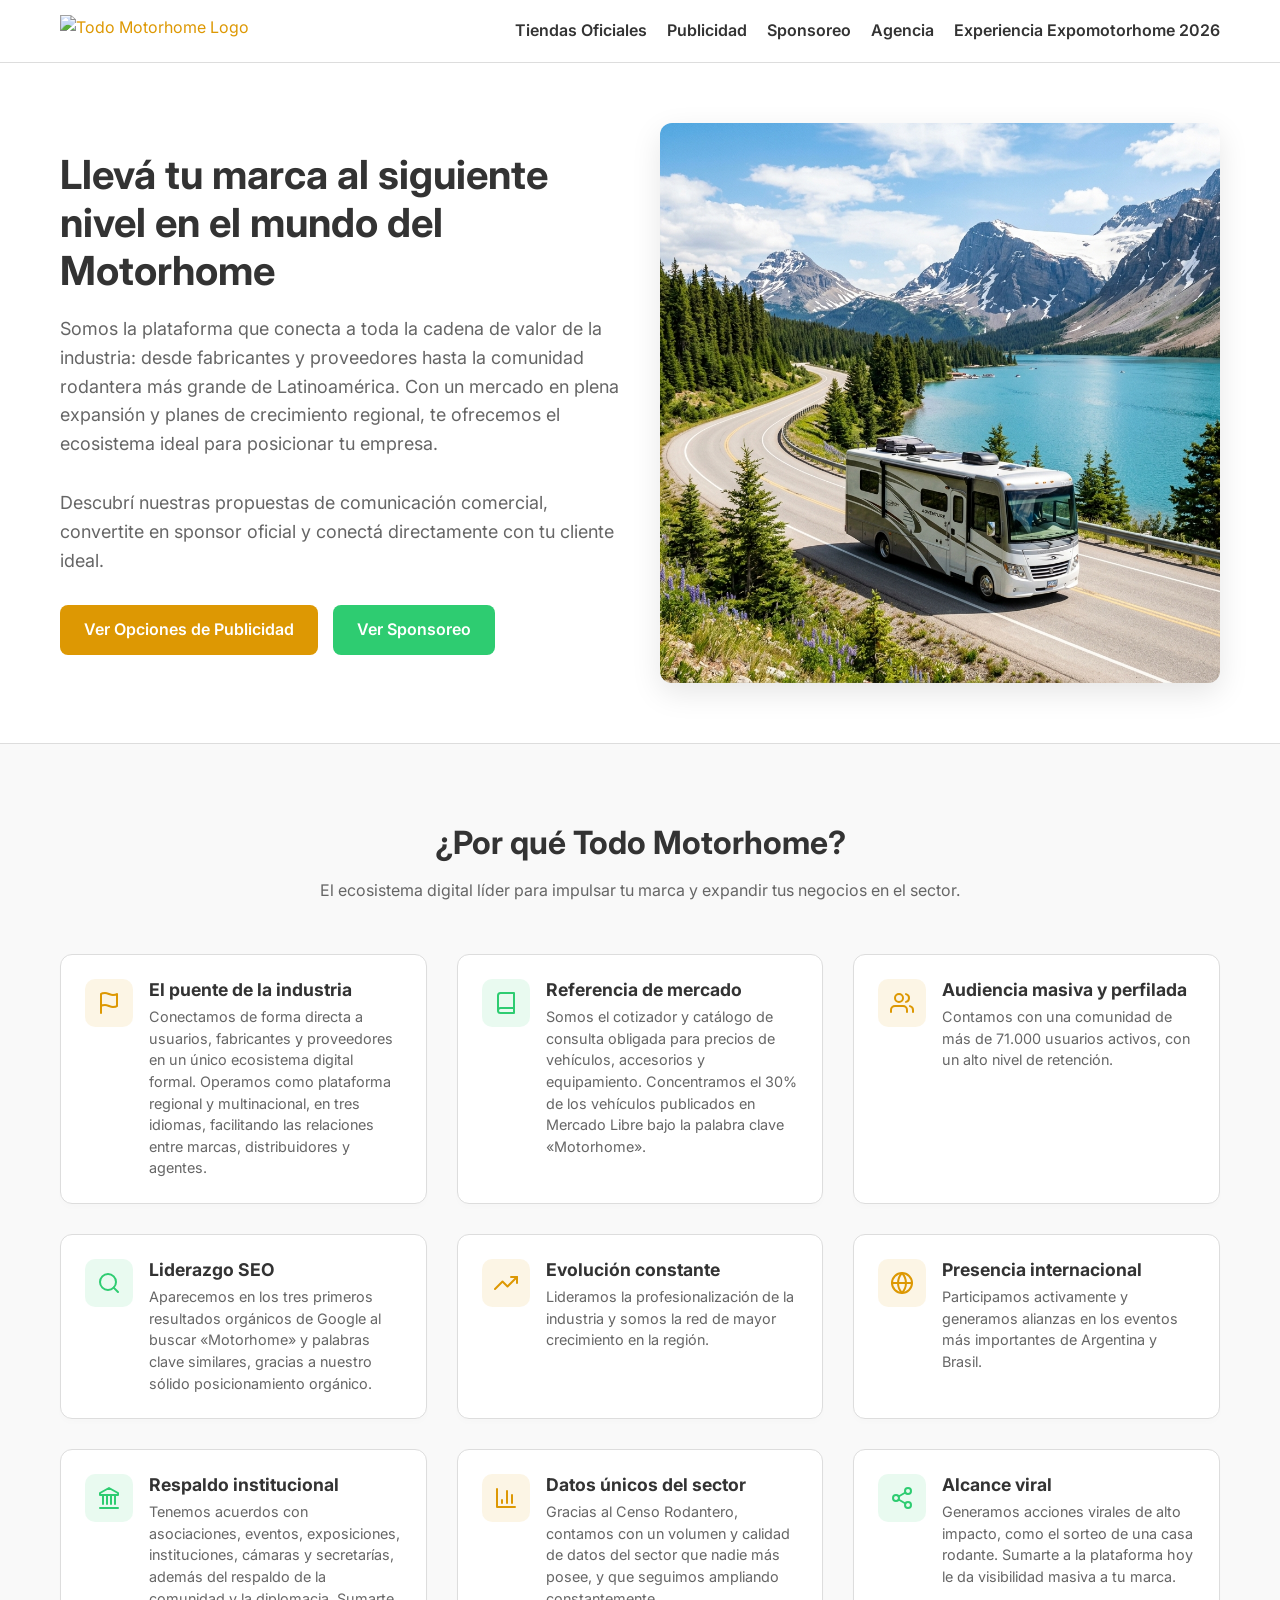
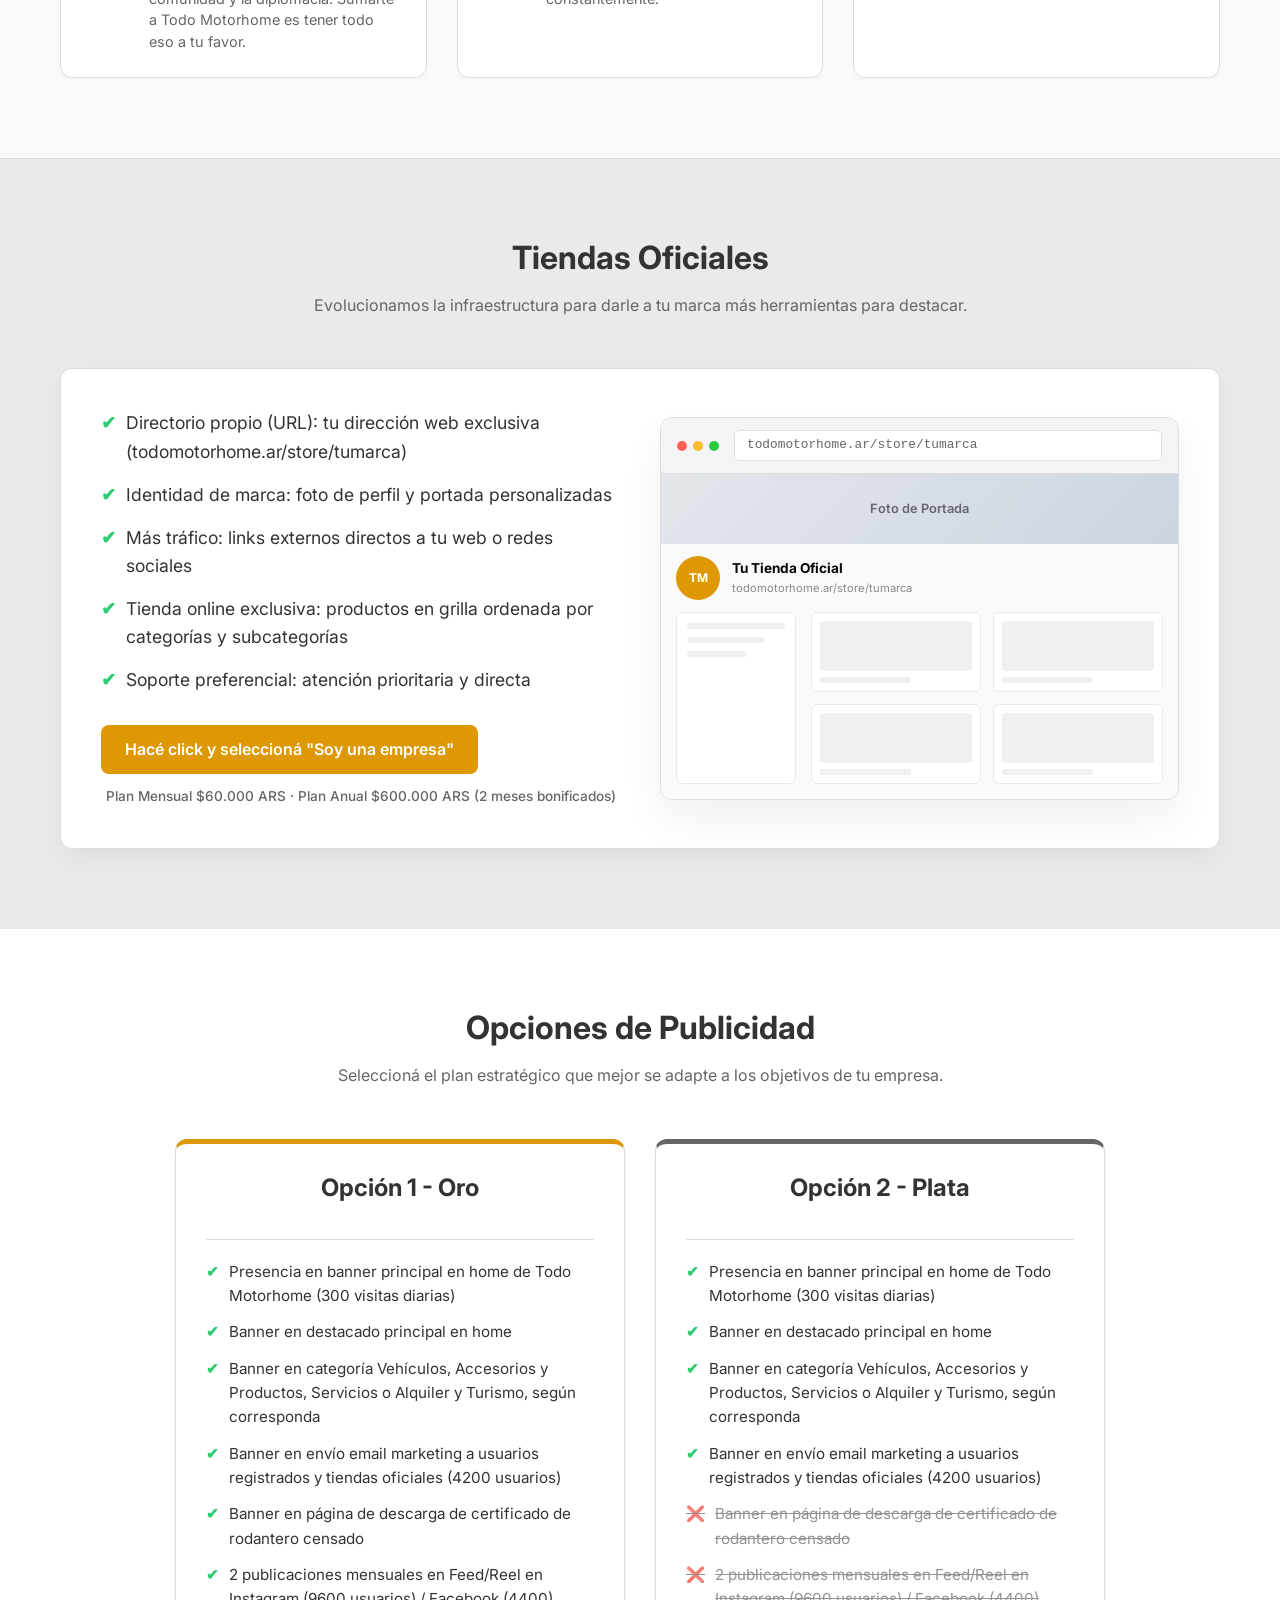
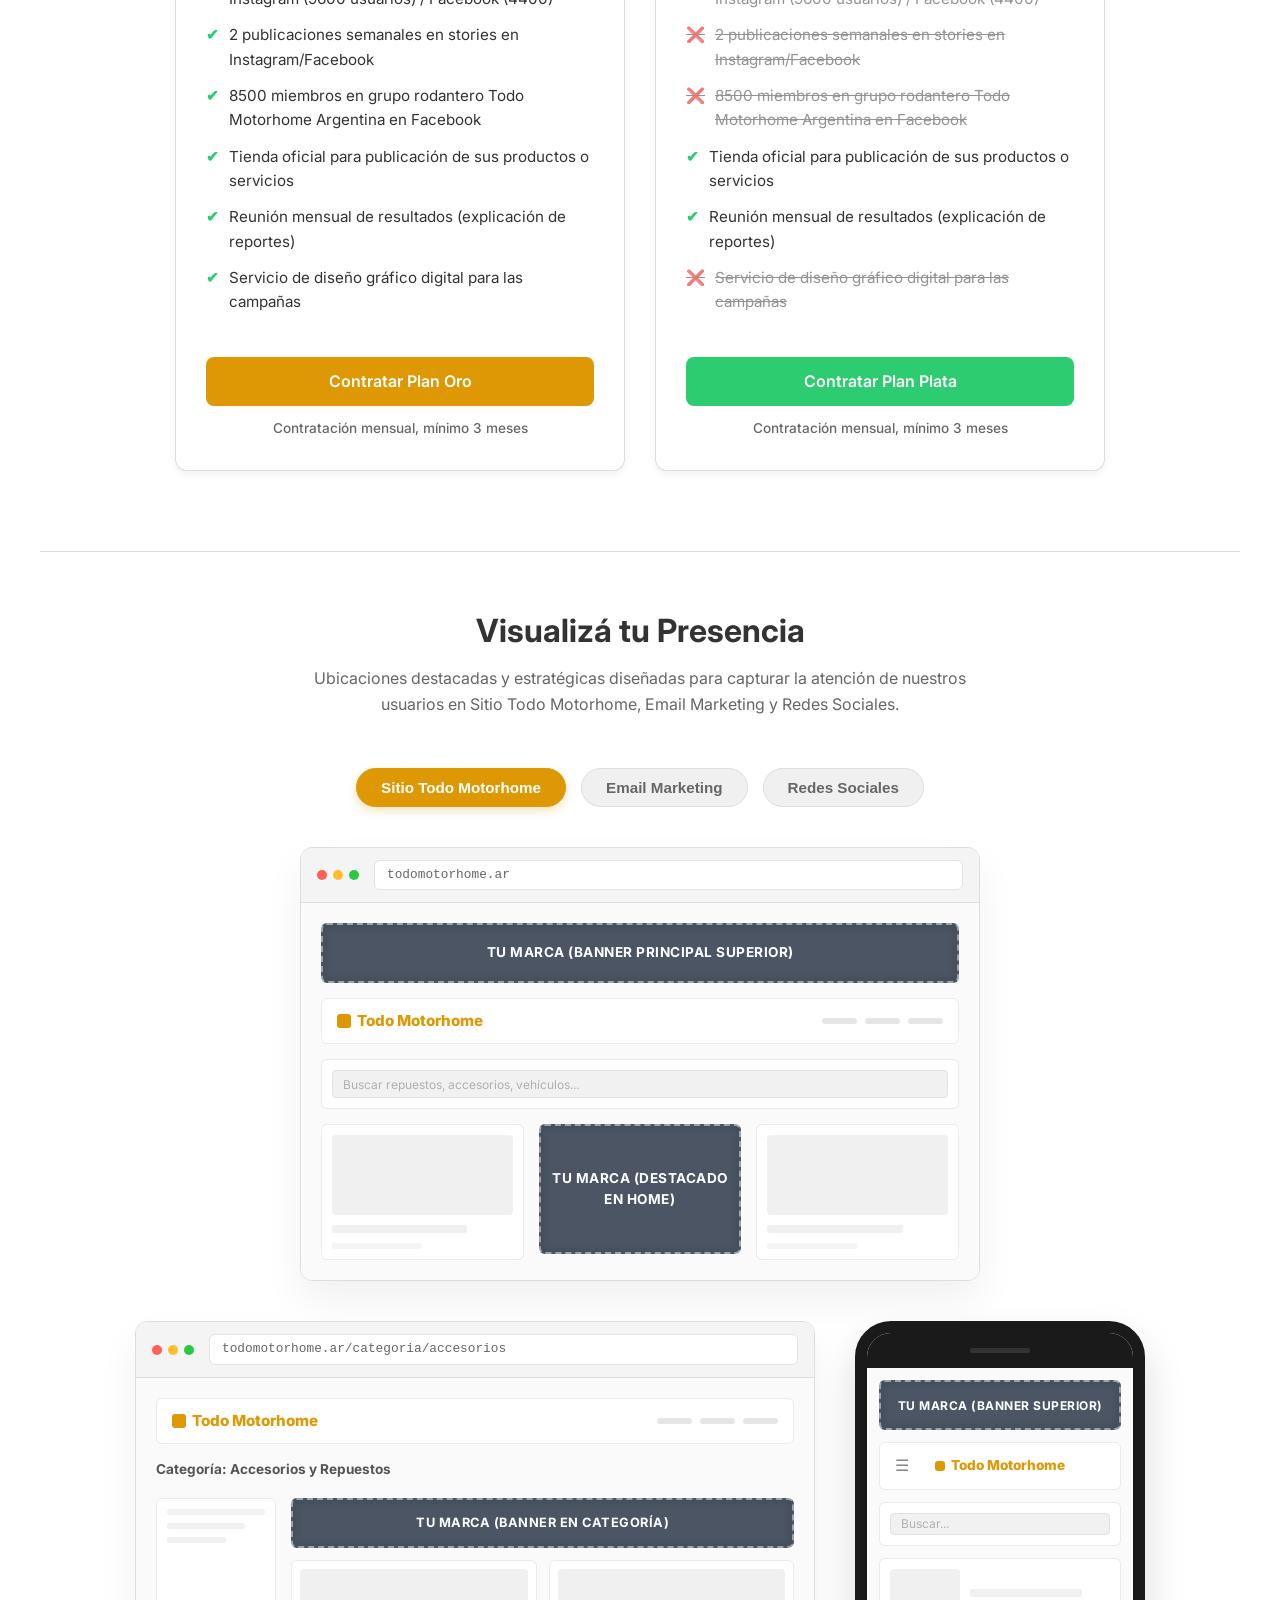
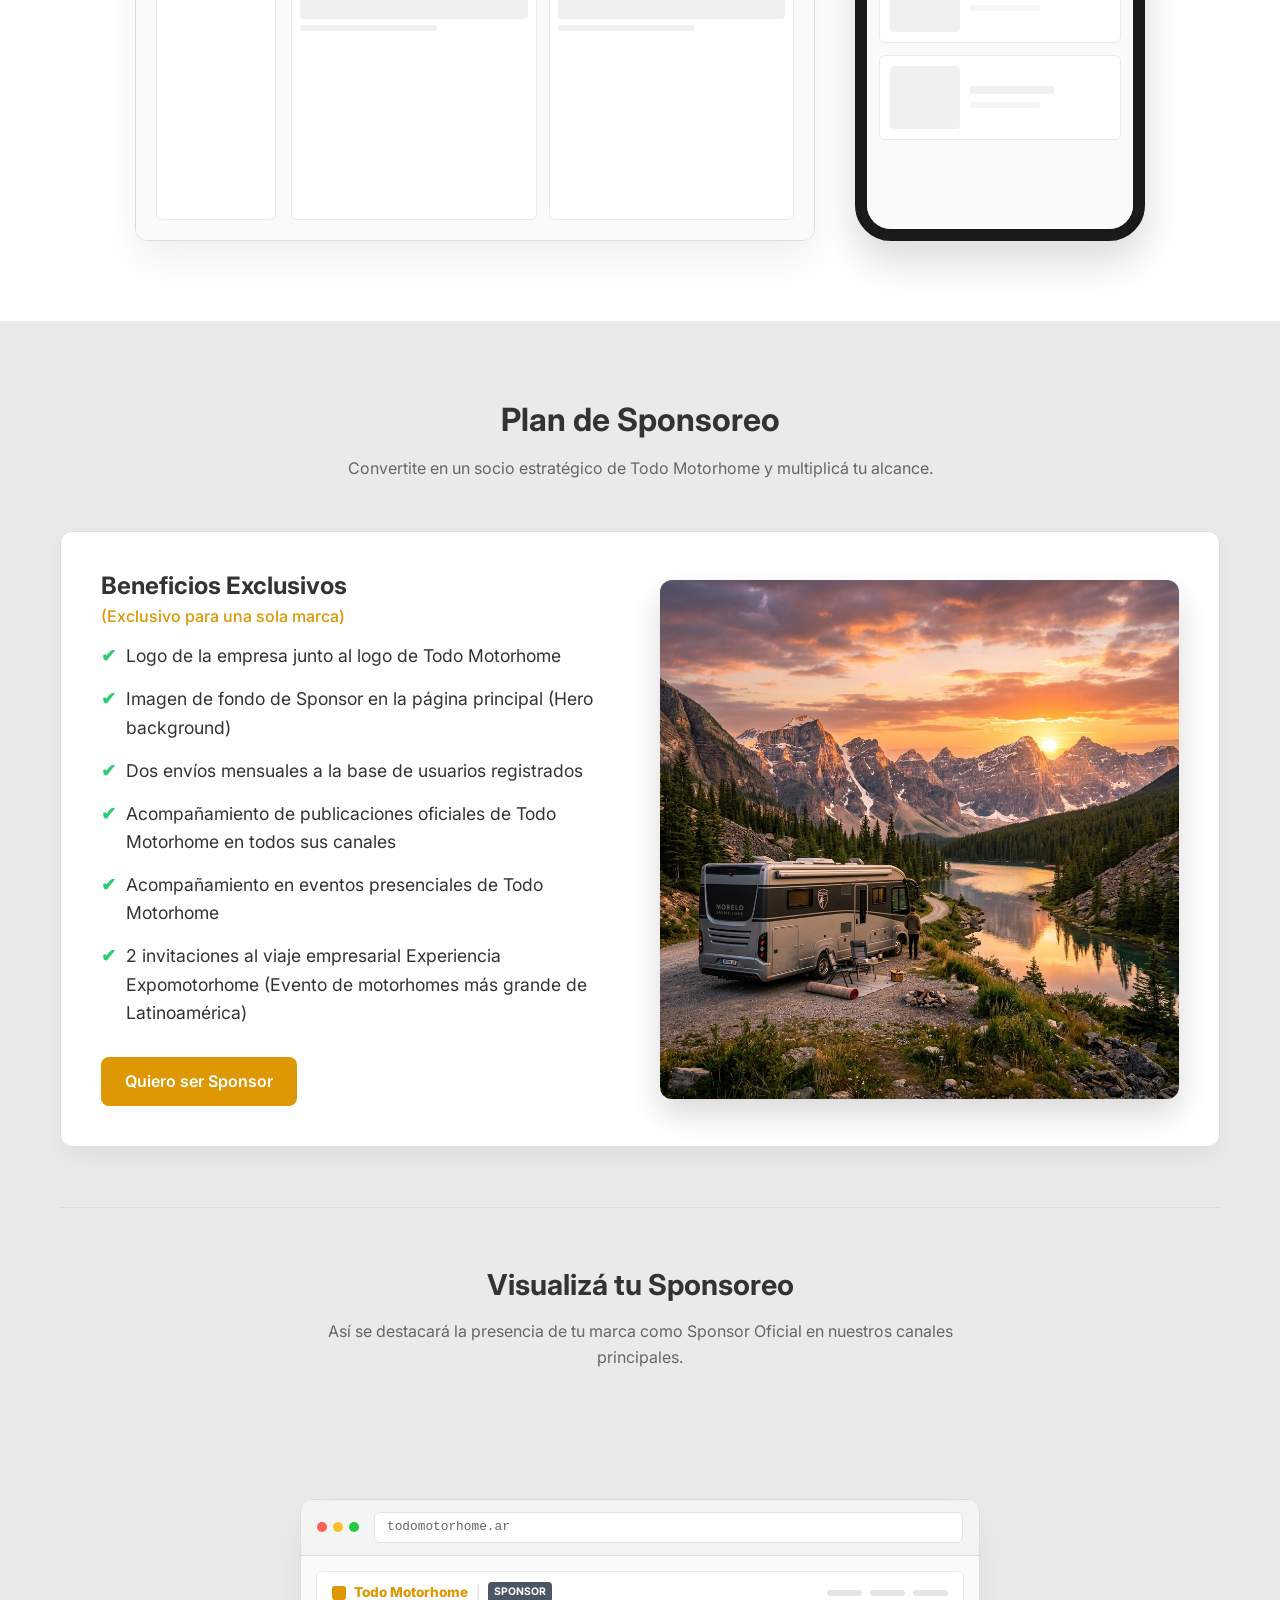
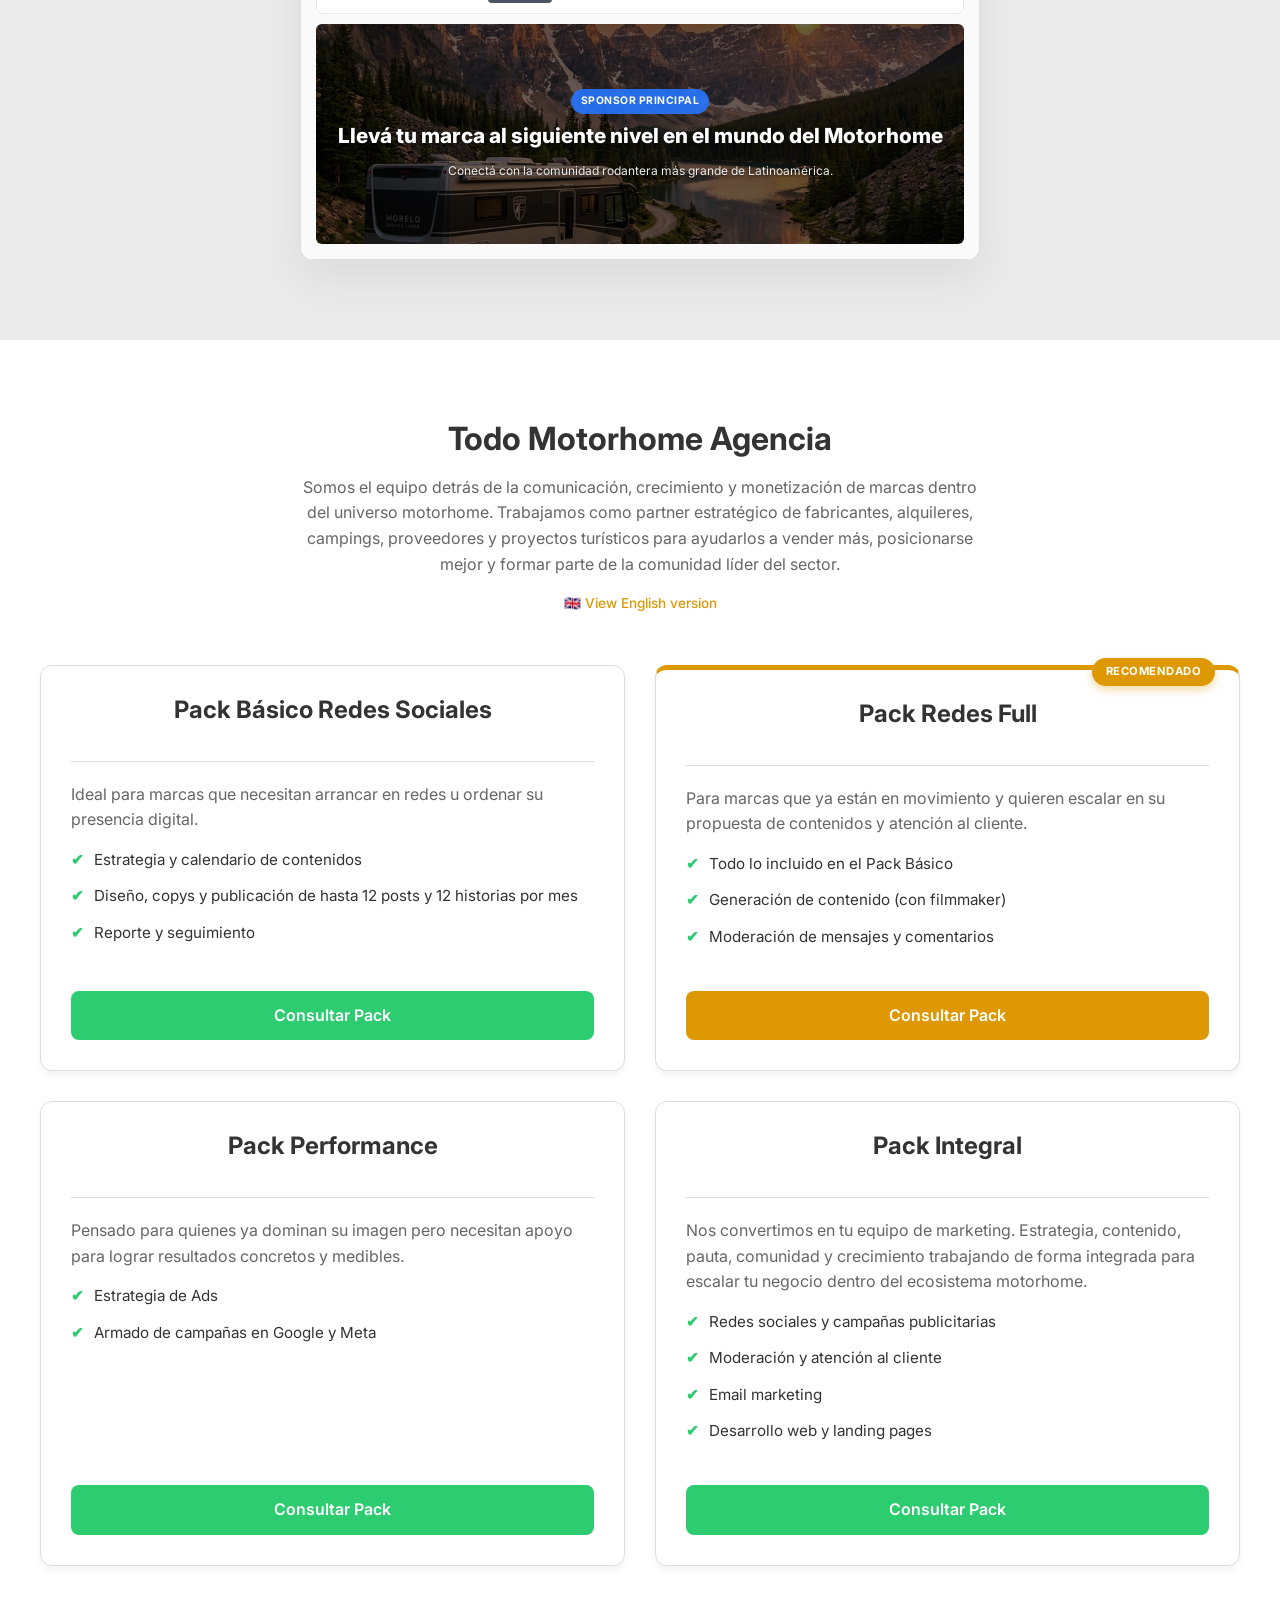
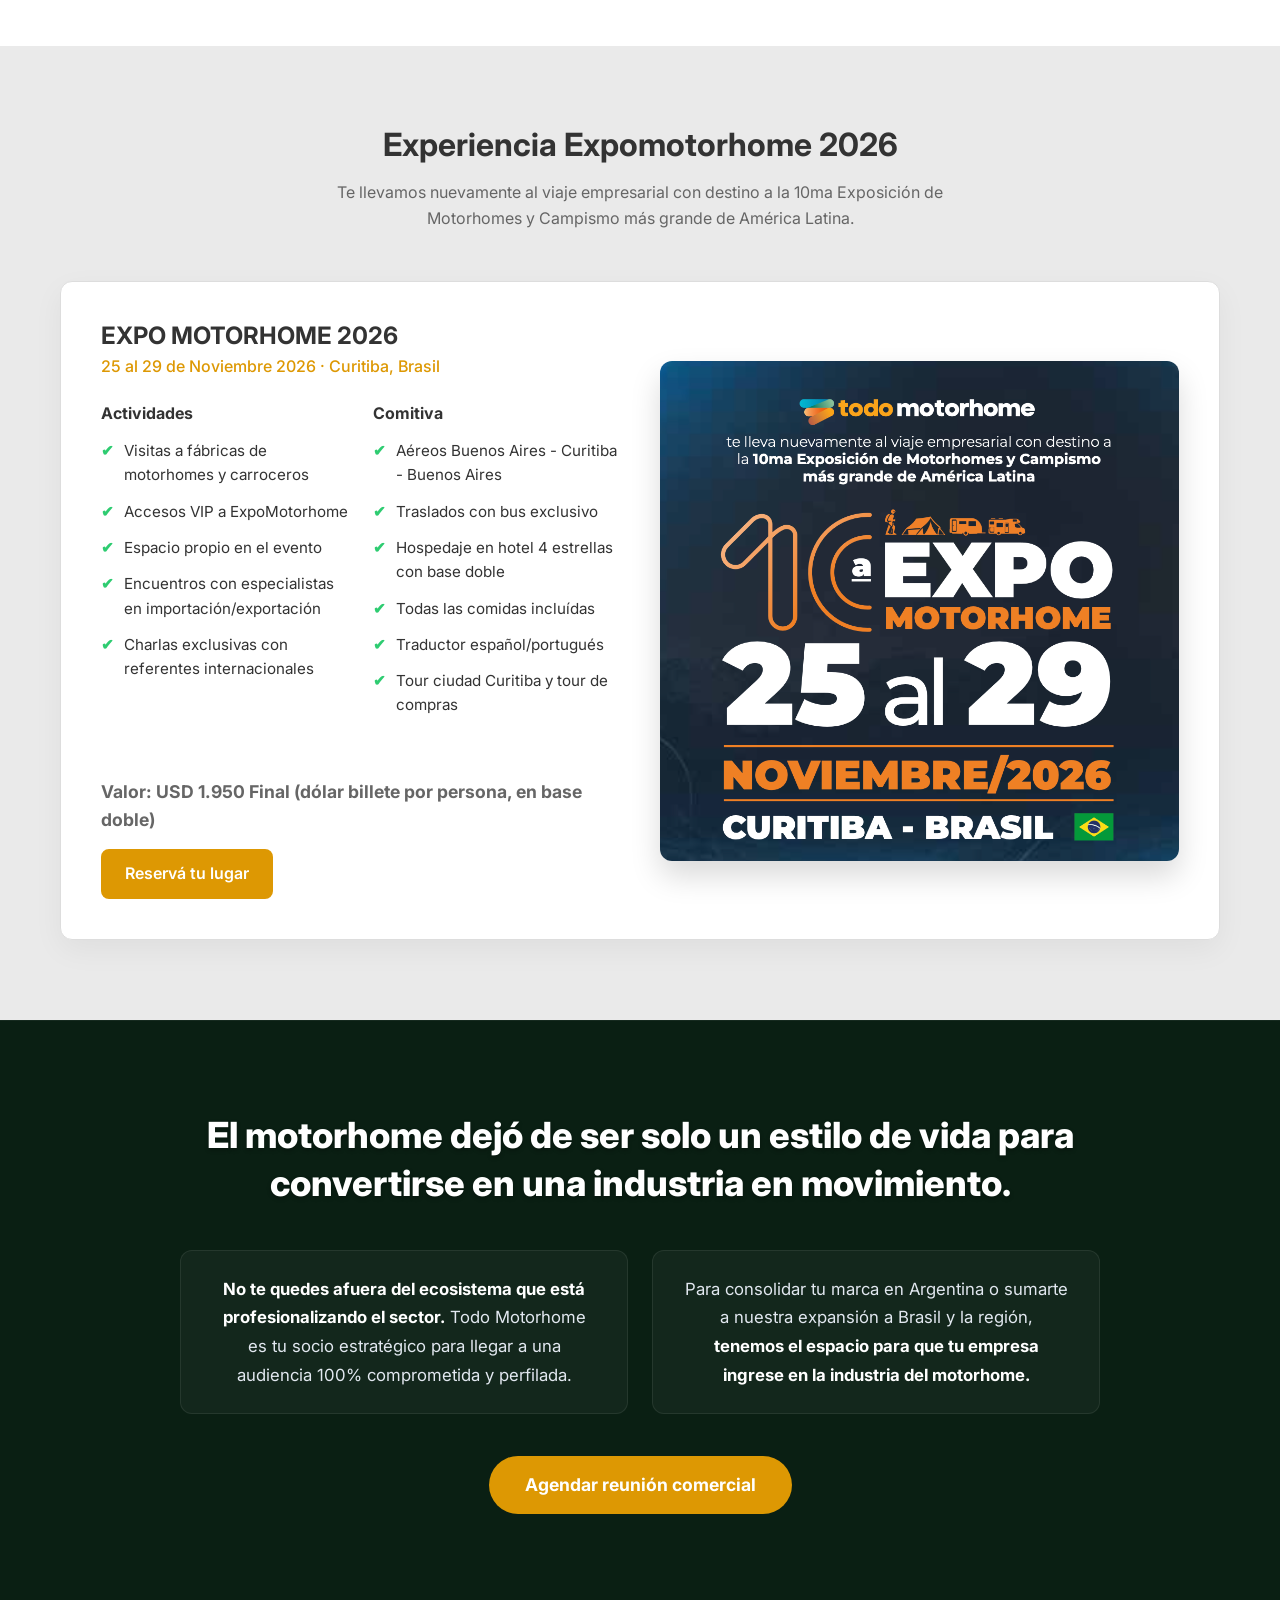
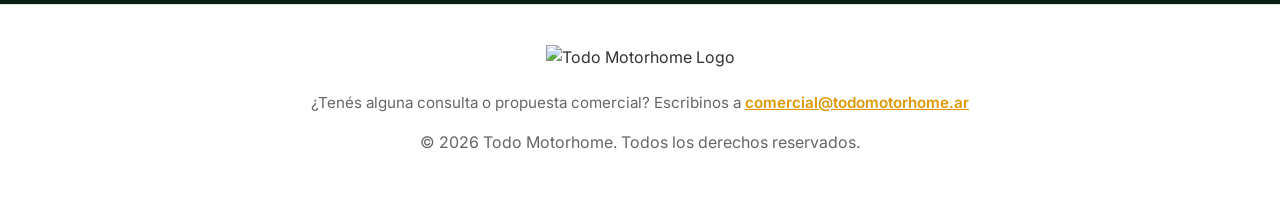
==== commit 03b8a6d3: "Update price information in index.html" ====
--- a/index.html
+++ b/index.html
@@ -1185,8 +1185,8 @@
                     </div>
 
                     <div style="margin-top: 30px;">
-                        <p style="font-weight: 700; font-size: 1.1rem; margin-bottom: 15px;">Valor: USD 2.400 + IVA
-                            (dólar billete por persona, en base doble)</p>
+                        <p style="font-weight: 700; font-size: 1.1rem; margin-bottom: 15px;">Valor: USD 1.950 Final (dólar billete por persona, en base doble)
+                        </p>
                         <a href="https://wa.me/5491144267319?text=Hola!%20Quiero%20reservar%20mi%20lugar%20para%20la%20Experiencia%20Expomotorhome%202026"
                             target="_blank" rel="noopener noreferrer" class="btn btn-primary">Reservá tu lugar</a>
                     </div>
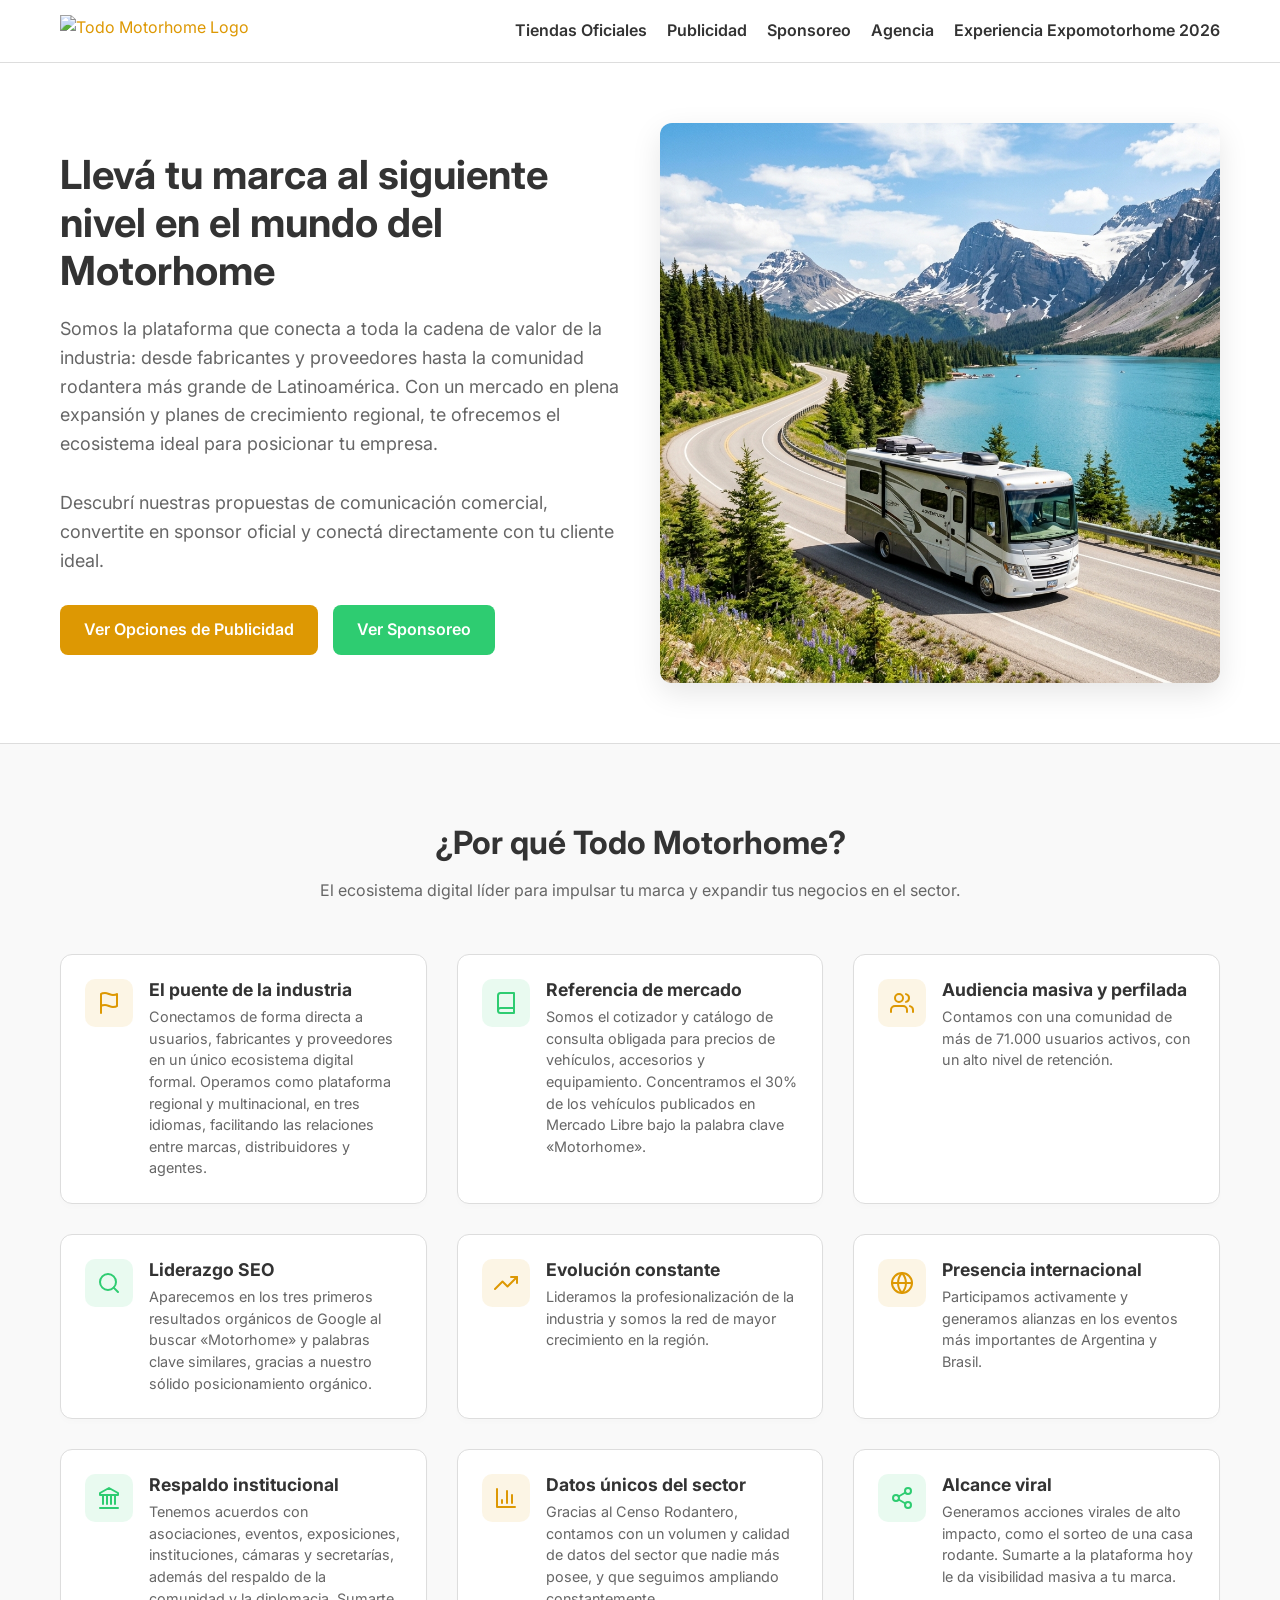
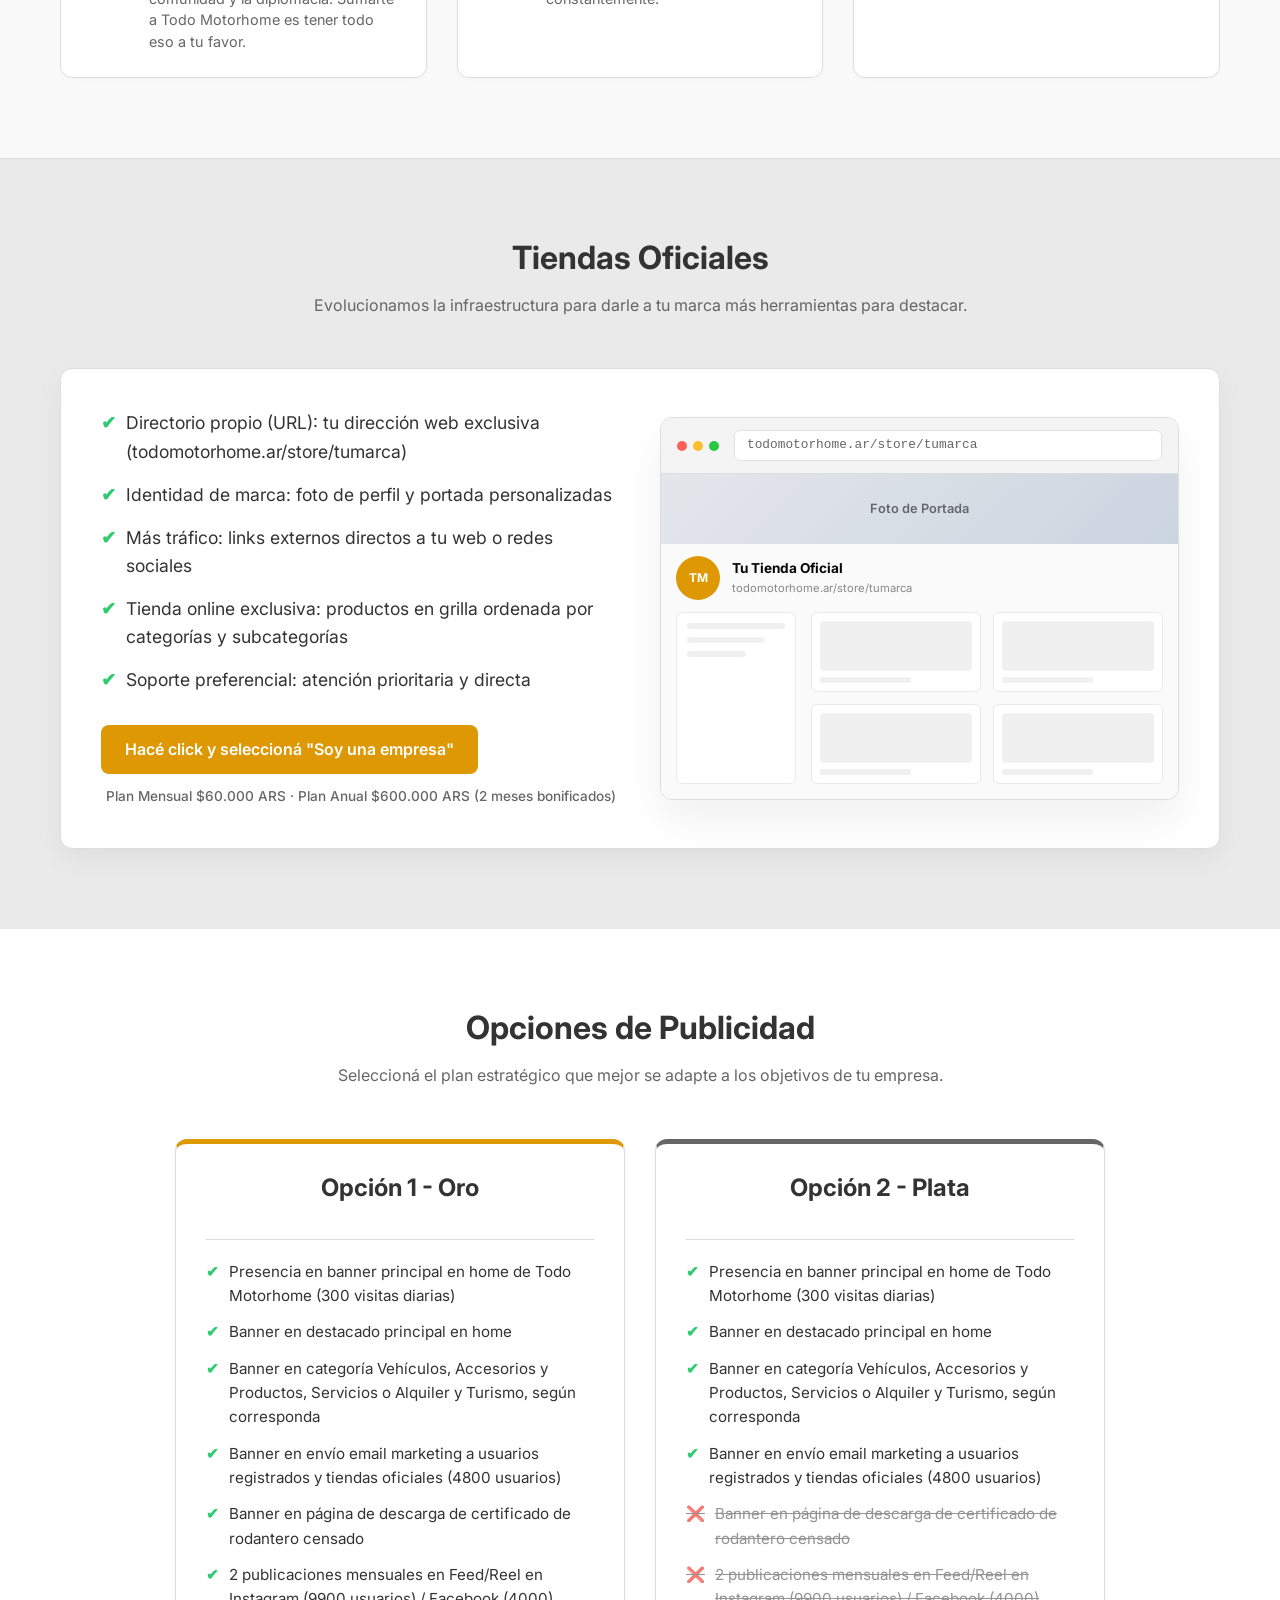
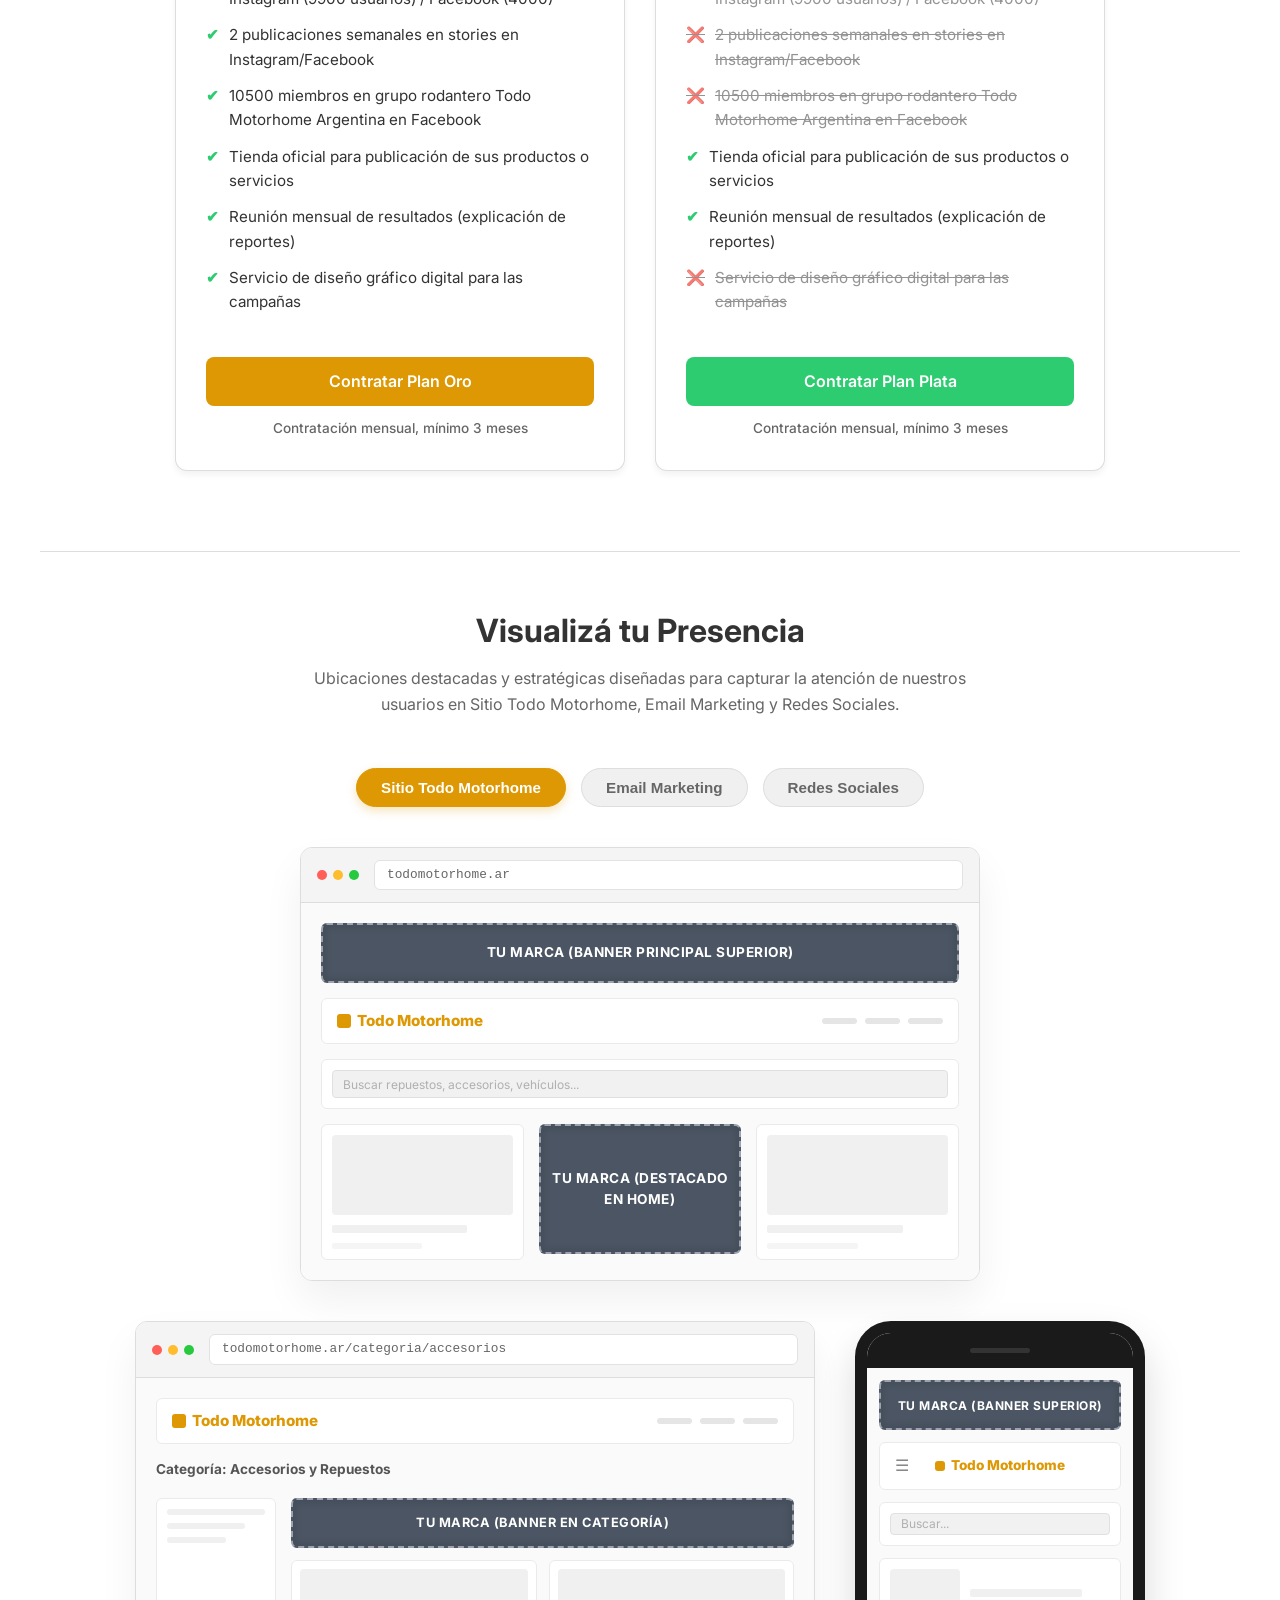
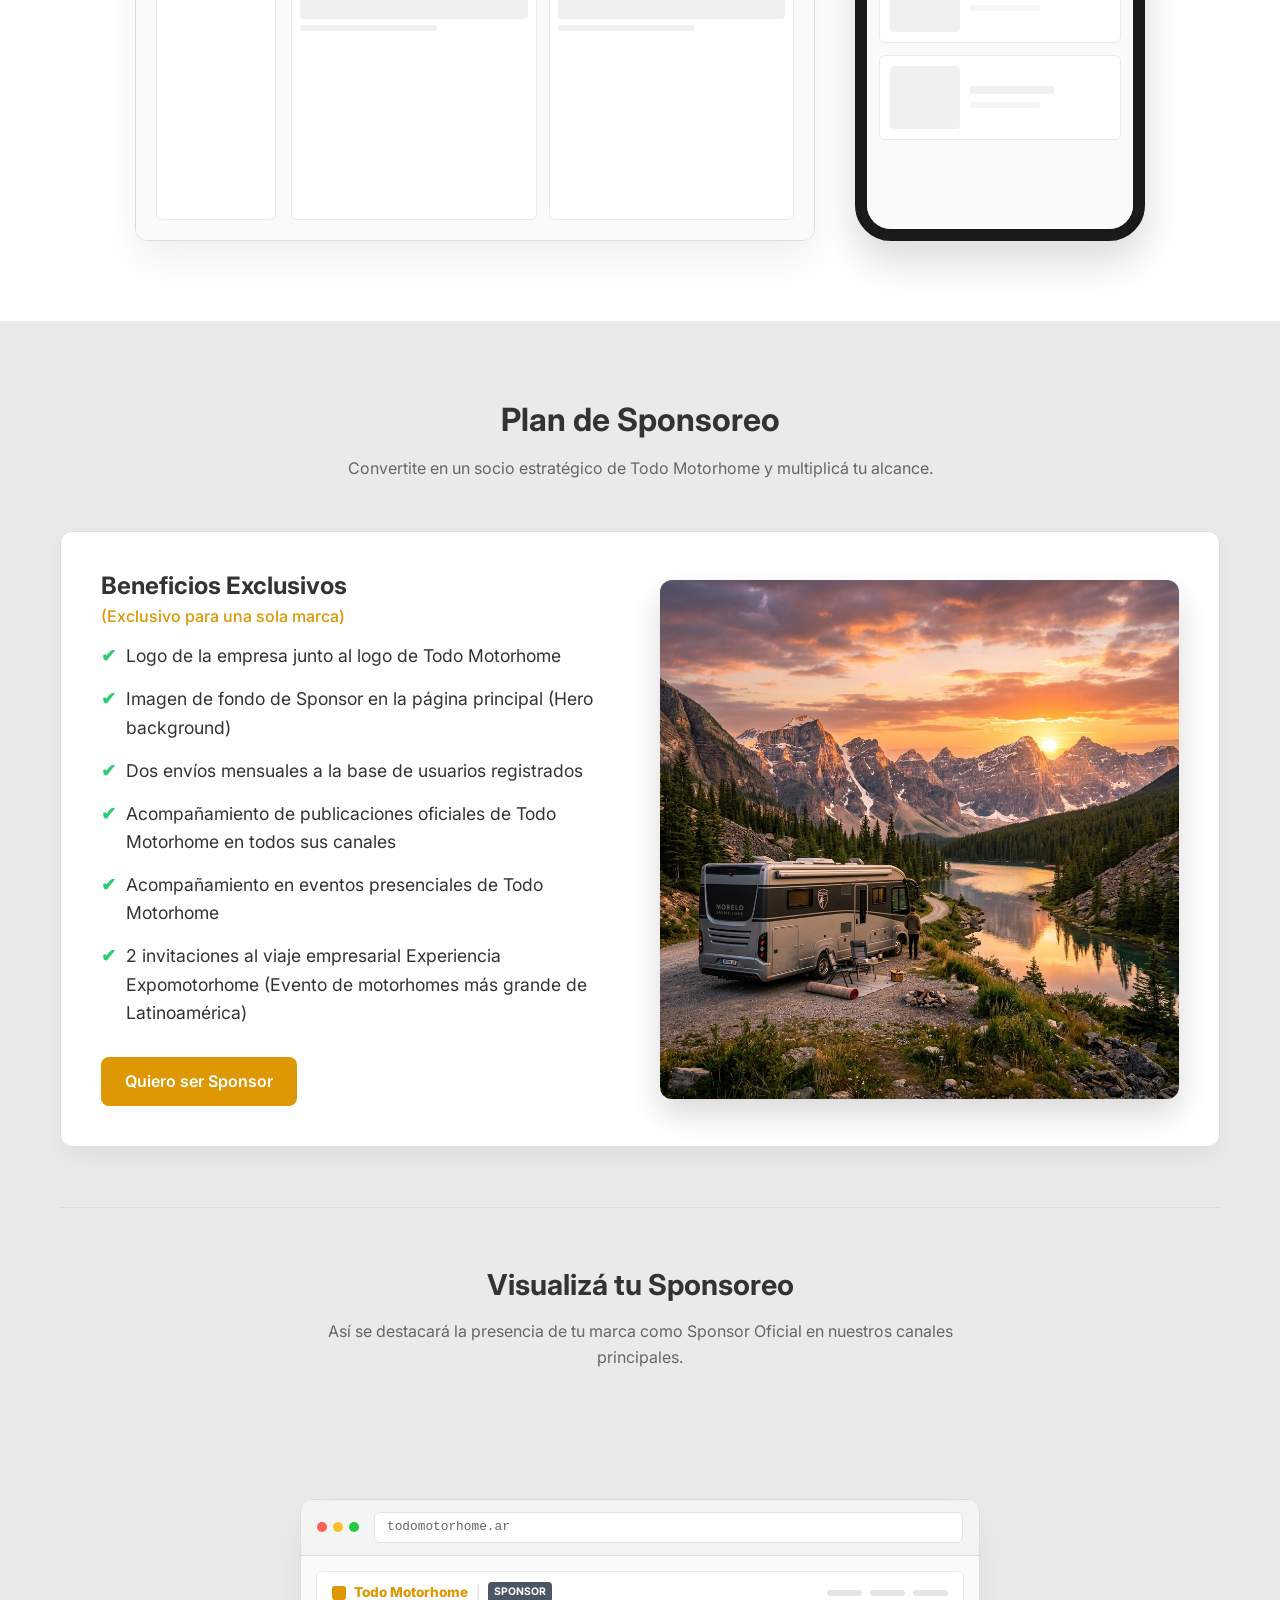
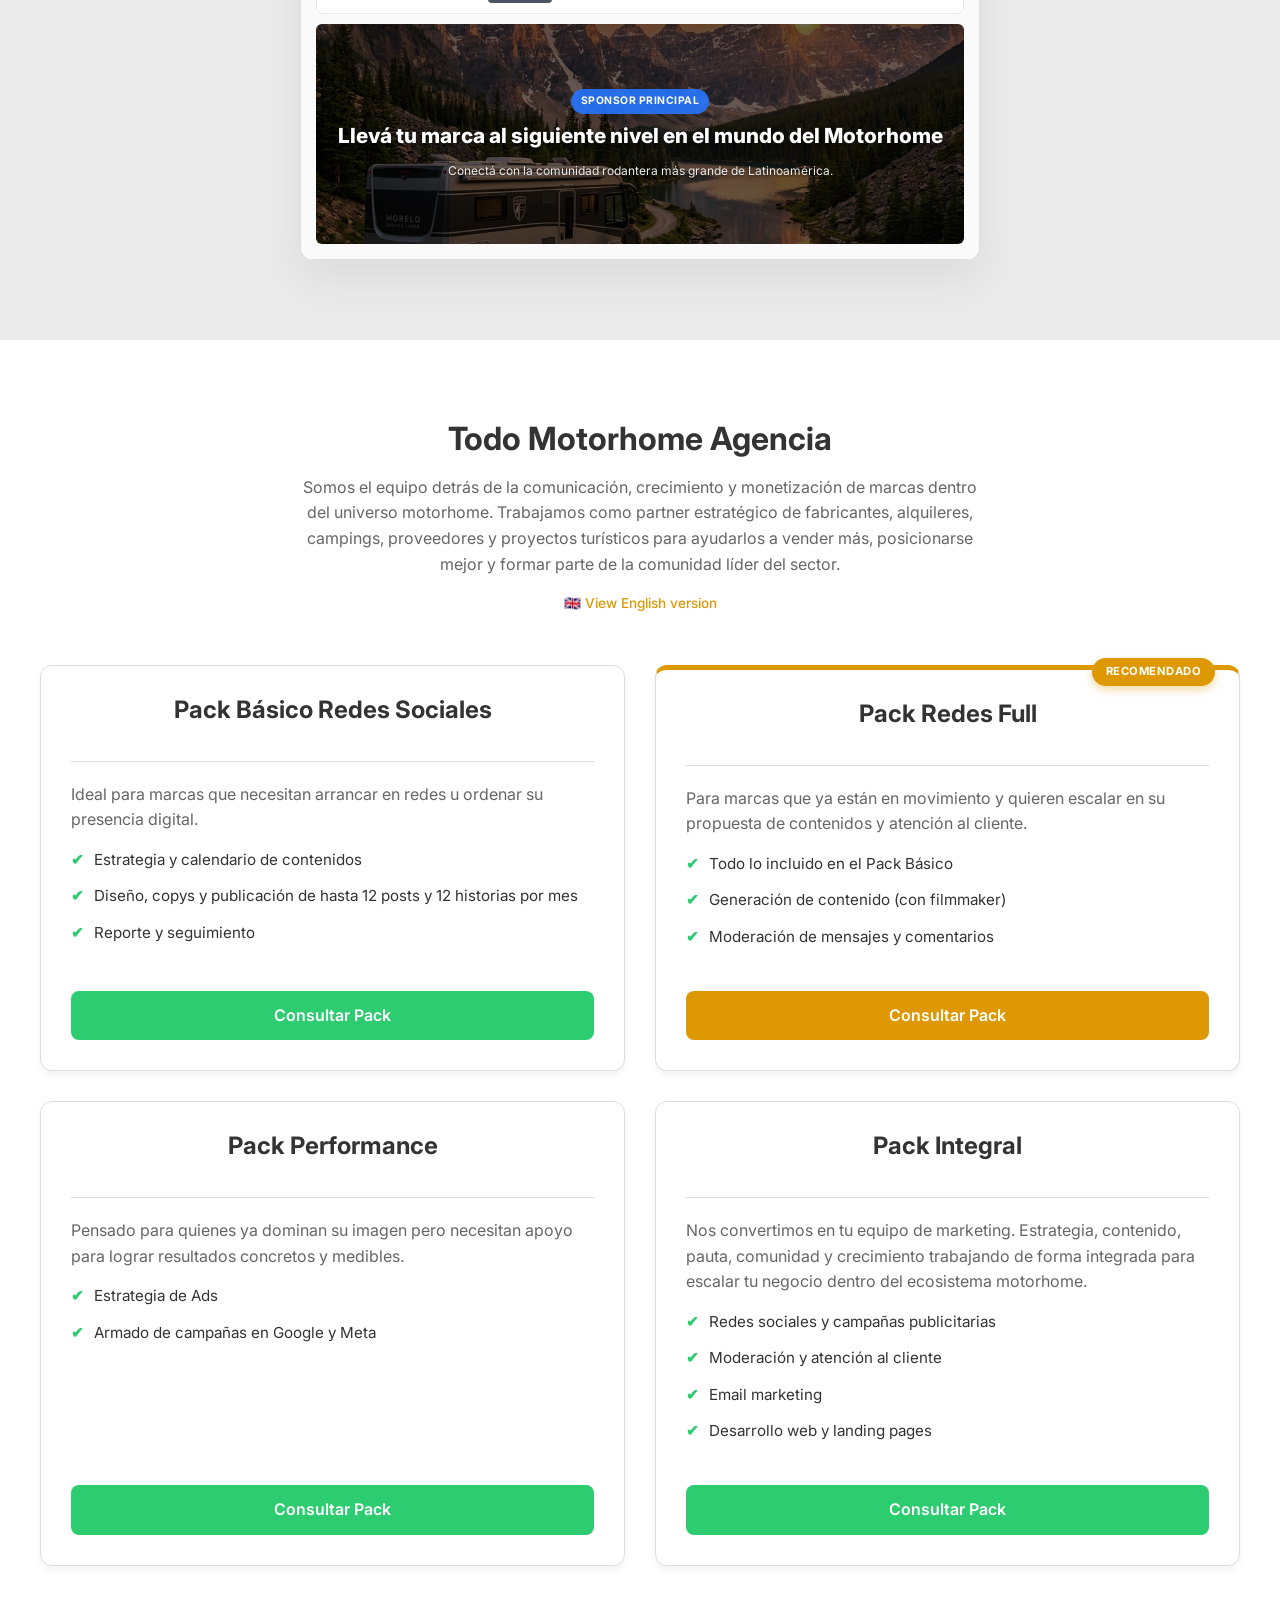
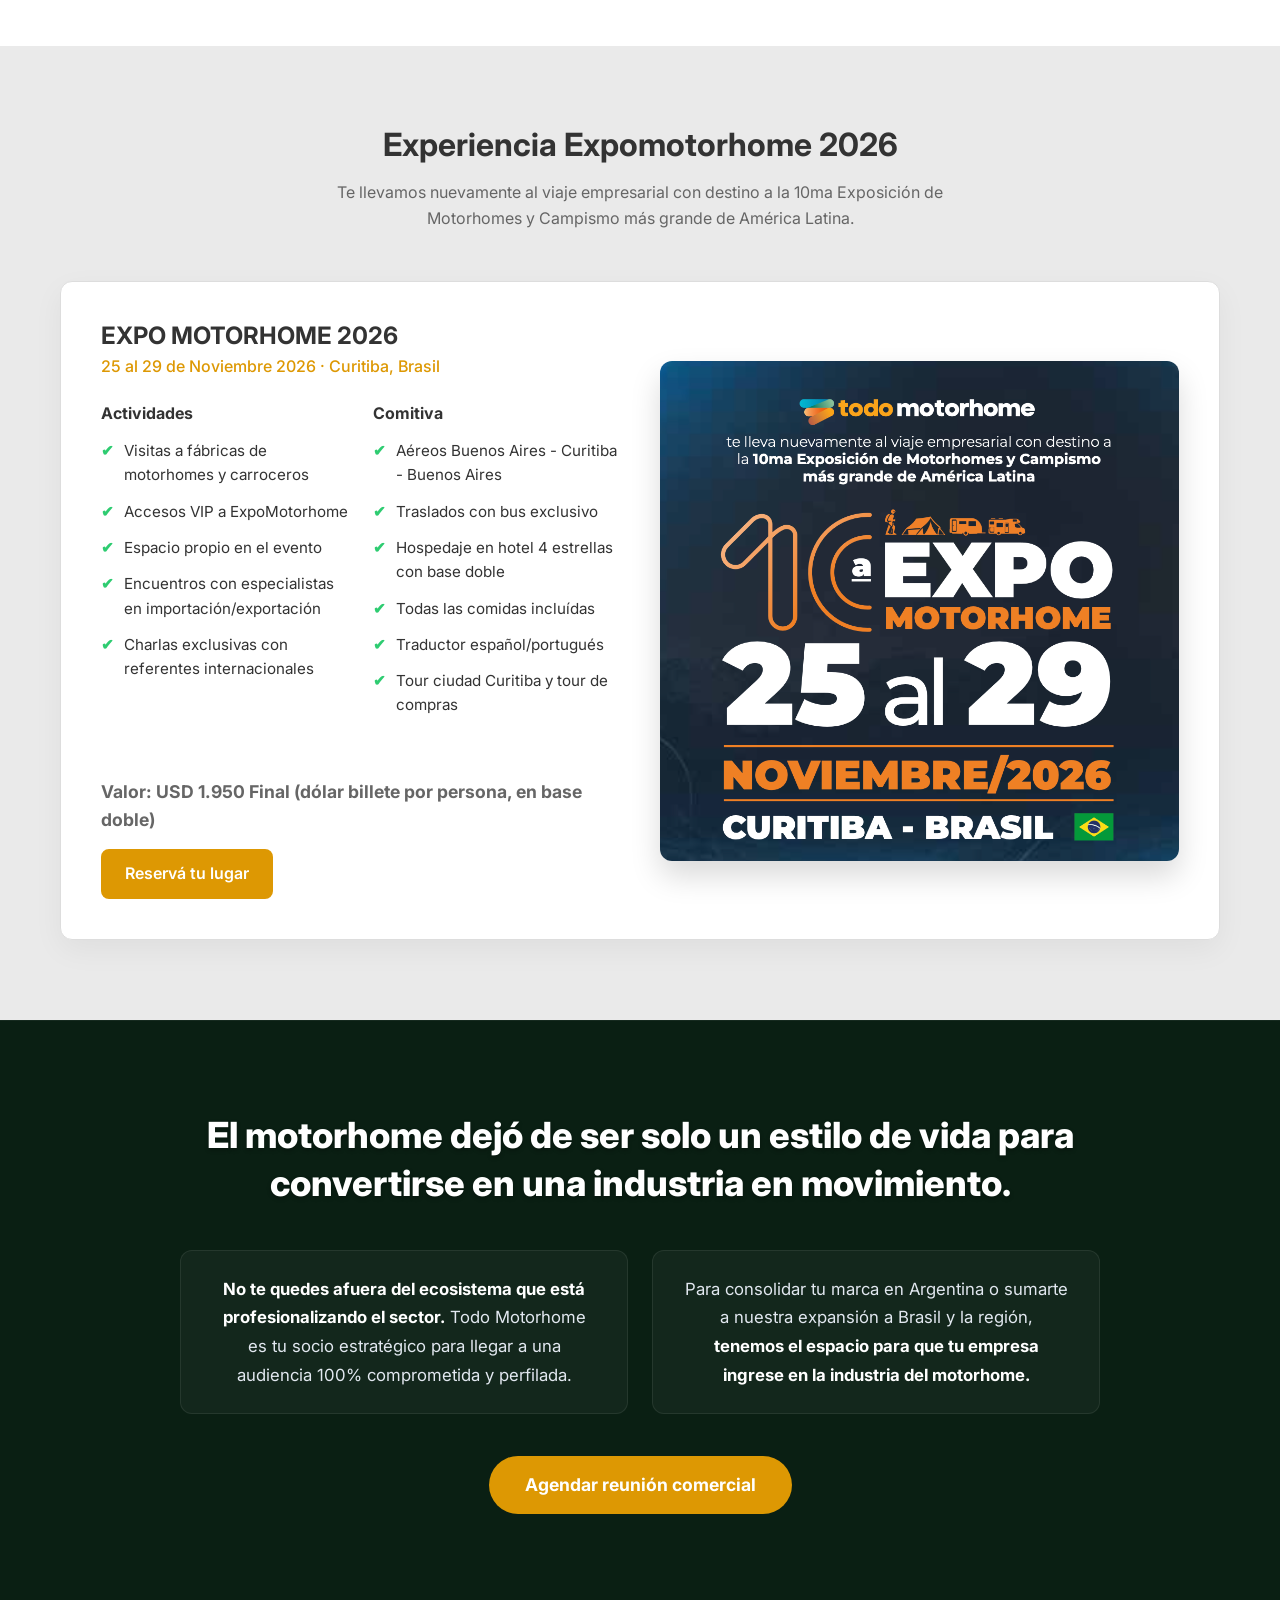
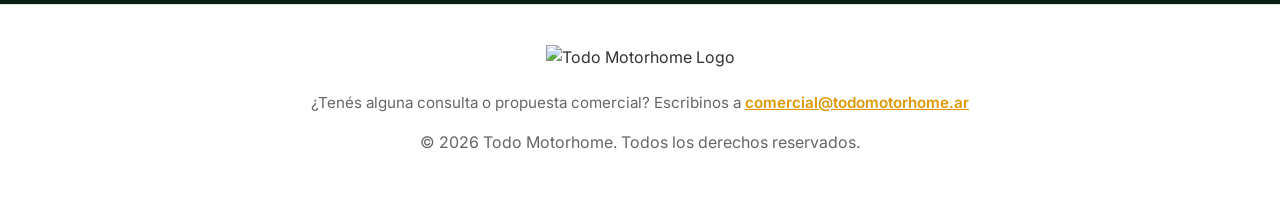
==== commit 9434c7a1: "Update user counts in marketing banners" ====
--- a/index.html
+++ b/index.html
@@ -1,6 +1,5 @@
 <!DOCTYPE html>
 <html lang="es">
-
 <head>
     <meta charset="UTF-8">
     <meta name="viewport" content="width=device-width, initial-scale=1.0">
@@ -360,14 +359,14 @@
                     <li><span class="icon check">✔</span> Banner en categoría Vehículos, Accesorios y Productos,
                         Servicios o Alquiler y Turismo, según corresponda</li>
                     <li><span class="icon check">✔</span> Banner en envío email marketing a usuarios registrados y
-                        tiendas oficiales (4200 usuarios)</li>
+                        tiendas oficiales (4800 usuarios)</li>
                     <li><span class="icon check">✔</span> Banner en página de descarga de certificado de rodantero
                         censado</li>
-                    <li><span class="icon check">✔</span> 2 publicaciones mensuales en Feed/Reel en Instagram (9600
-                        usuarios) / Facebook (4400)</li>
+                    <li><span class="icon check">✔</span> 2 publicaciones mensuales en Feed/Reel en Instagram (9900
+                        usuarios) / Facebook (4000)</li>
                     <li><span class="icon check">✔</span> 2 publicaciones semanales en stories en Instagram/Facebook
                     </li>
-                    <li><span class="icon check">✔</span> 8500 miembros en grupo rodantero Todo Motorhome Argentina en
+                    <li><span class="icon check">✔</span> 10500 miembros en grupo rodantero Todo Motorhome Argentina en
                         Facebook</li>
                     <li><span class="icon check">✔</span> Tienda oficial para publicación de sus productos o servicios
                     </li>
@@ -394,14 +393,14 @@
                     <li><span class="icon check">✔</span> Banner en categoría Vehículos, Accesorios y Productos,
                         Servicios o Alquiler y Turismo, según corresponda</li>
                     <li><span class="icon check">✔</span> Banner en envío email marketing a usuarios registrados y
-                        tiendas oficiales (4200 usuarios)</li>
+                        tiendas oficiales (4800 usuarios)</li>
                     <li class="disabled"><span class="icon cross">❌</span> Banner en página de descarga de certificado
                         de rodantero censado</li>
-                    <li class="disabled"><span class="icon cross">❌</span> 2 publicaciones mensuales en Feed/Reel en Instagram (9600
-                        usuarios) / Facebook (4400)</li>
+                    <li class="disabled"><span class="icon cross">❌</span> 2 publicaciones mensuales en Feed/Reel en Instagram (9900
+                        usuarios) / Facebook (4000)</li>
                     <li class="disabled"><span class="icon cross">❌</span> 2 publicaciones semanales en stories en
                         Instagram/Facebook</li>
-                    <li class="disabled"><span class="icon cross">❌</span> 8500 miembros en grupo rodantero Todo
+                    <li class="disabled"><span class="icon cross">❌</span> 10500 miembros en grupo rodantero Todo
                         Motorhome Argentina en Facebook</li>
                     <li><span class="icon check">✔</span> Tienda oficial para publicación de sus productos o servicios
                     </li>
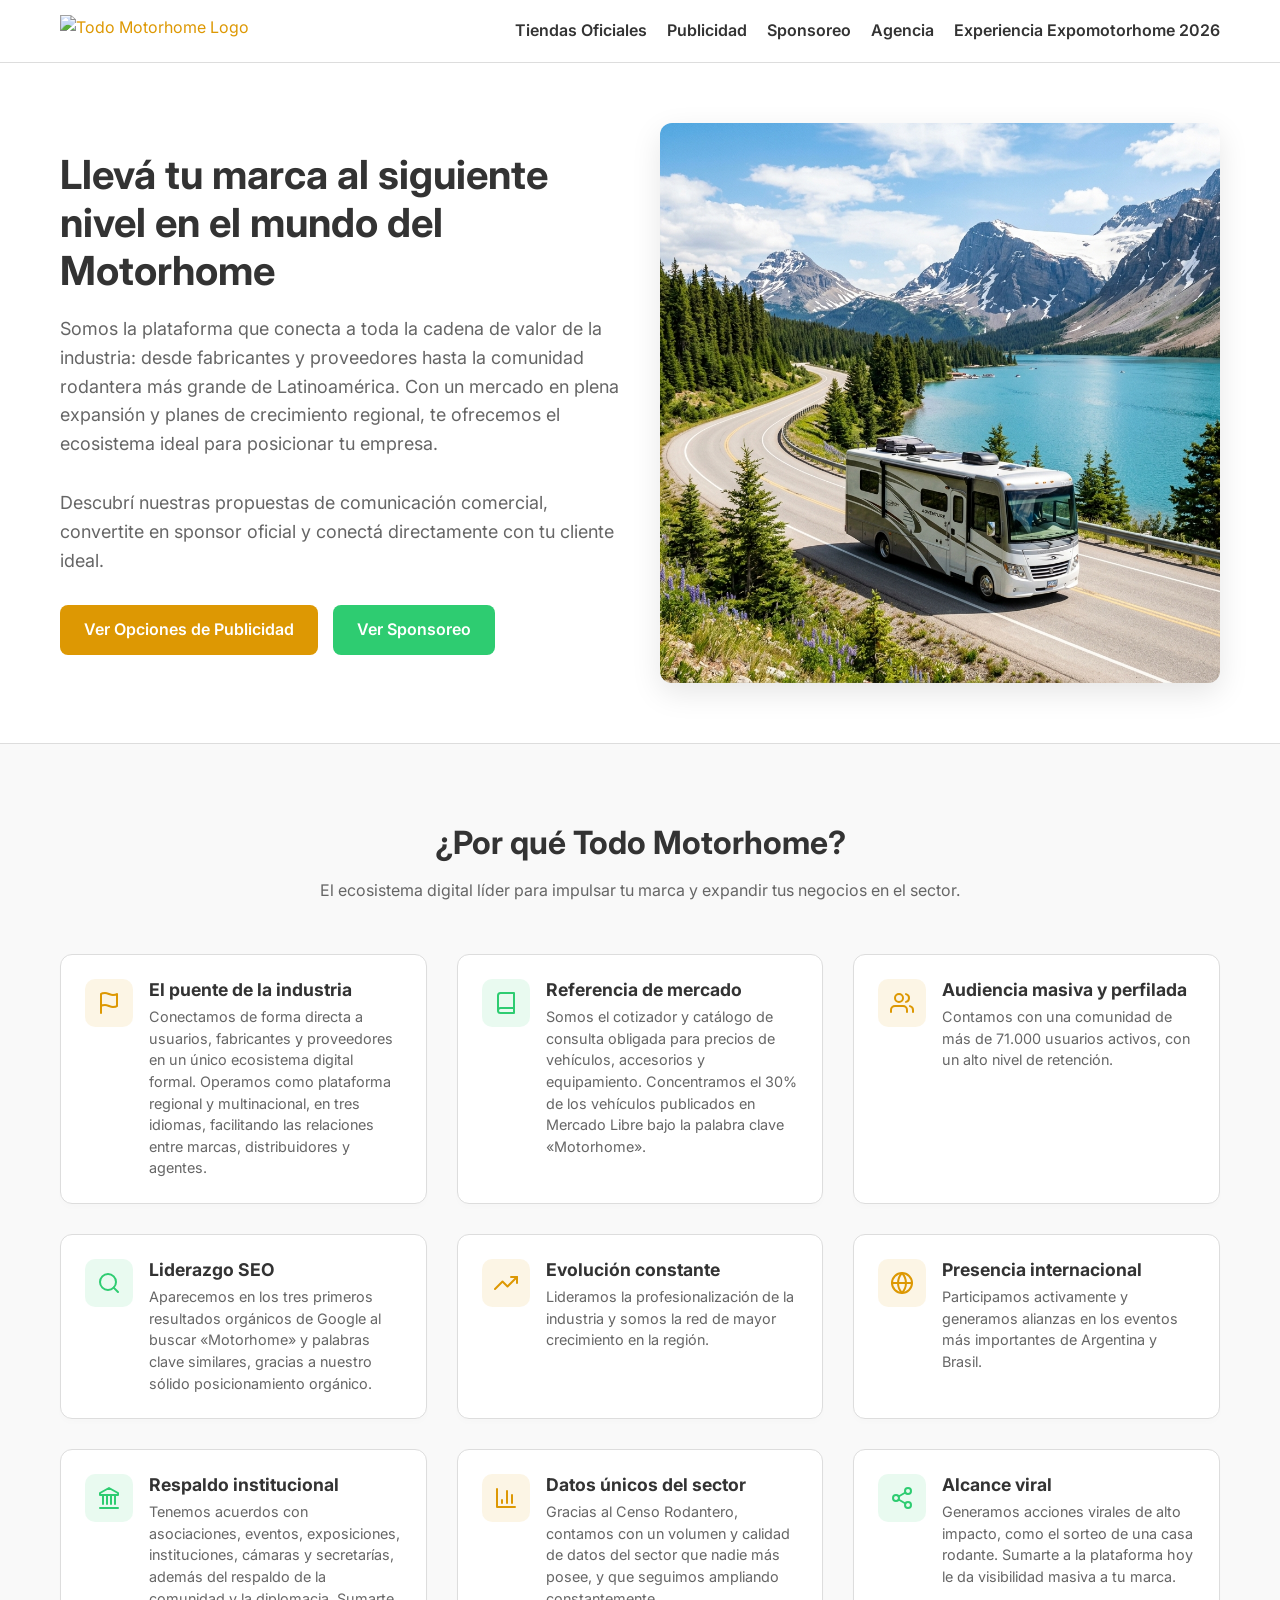
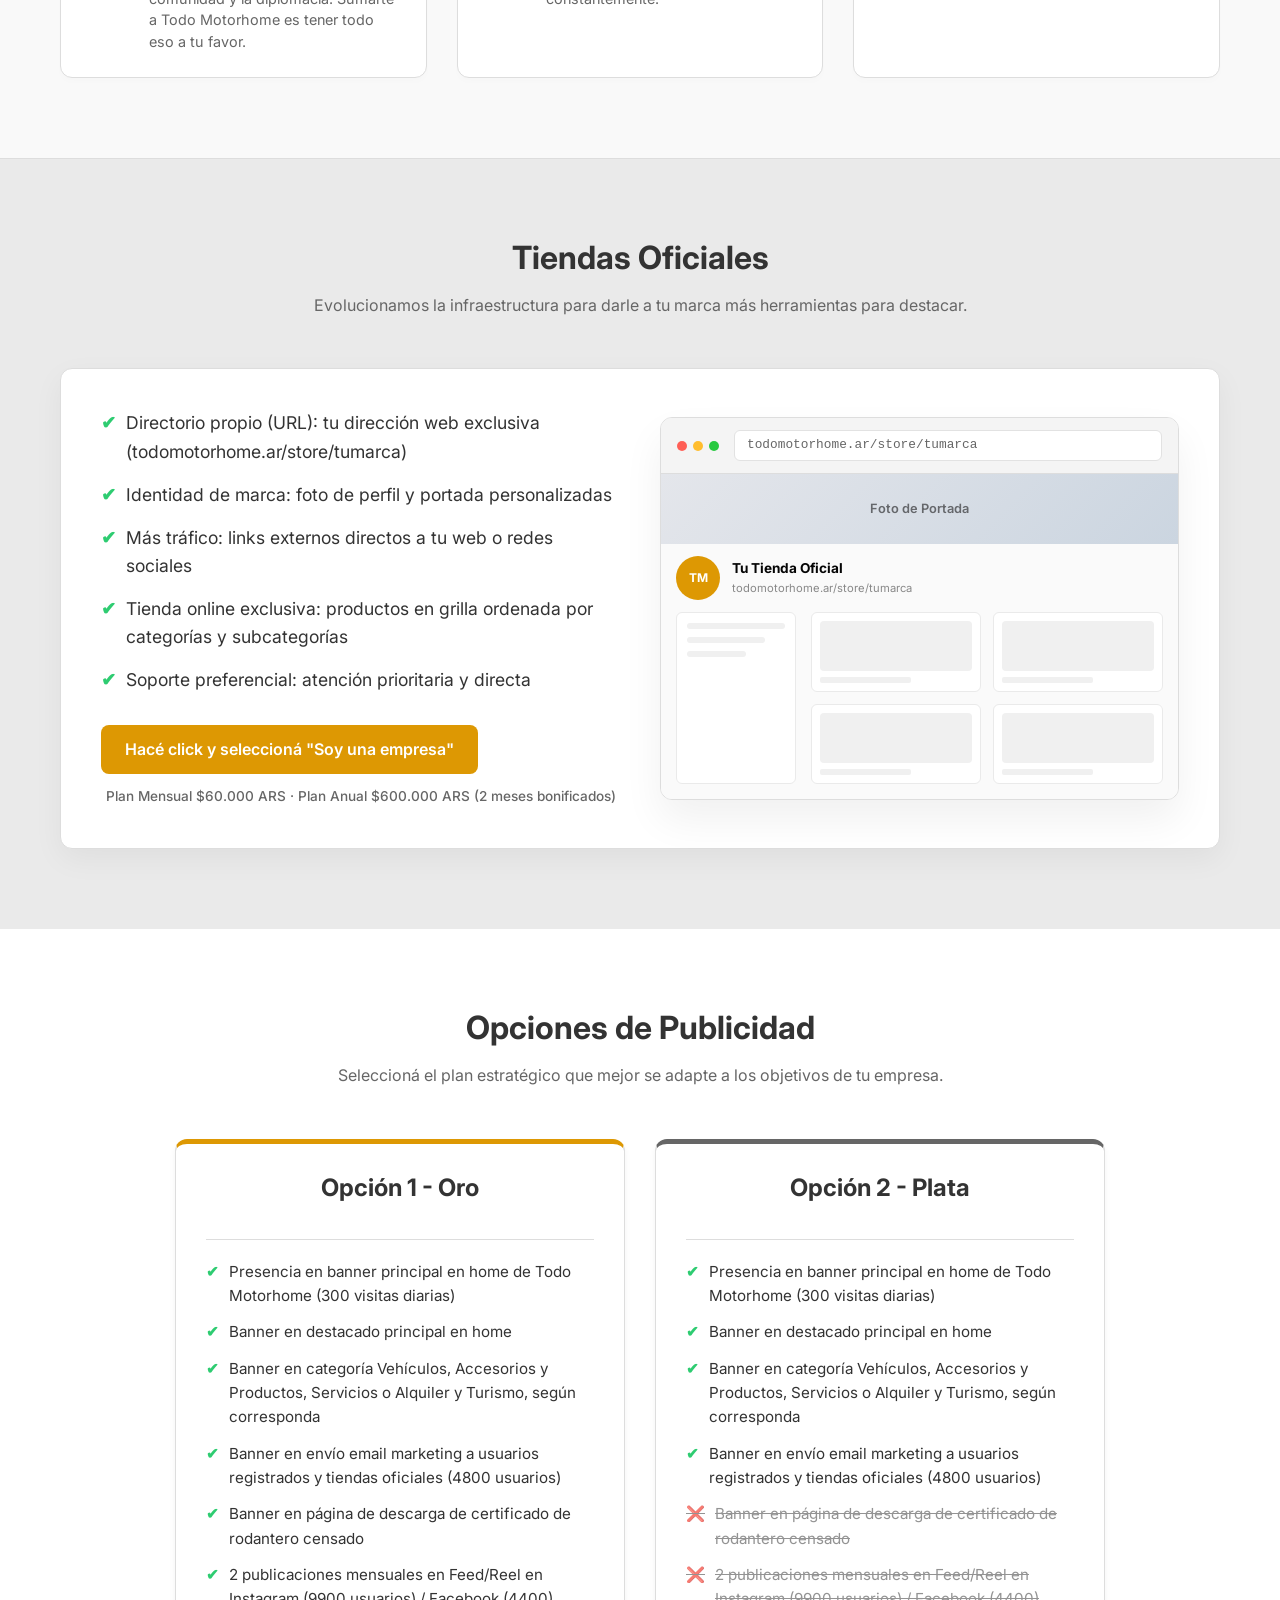
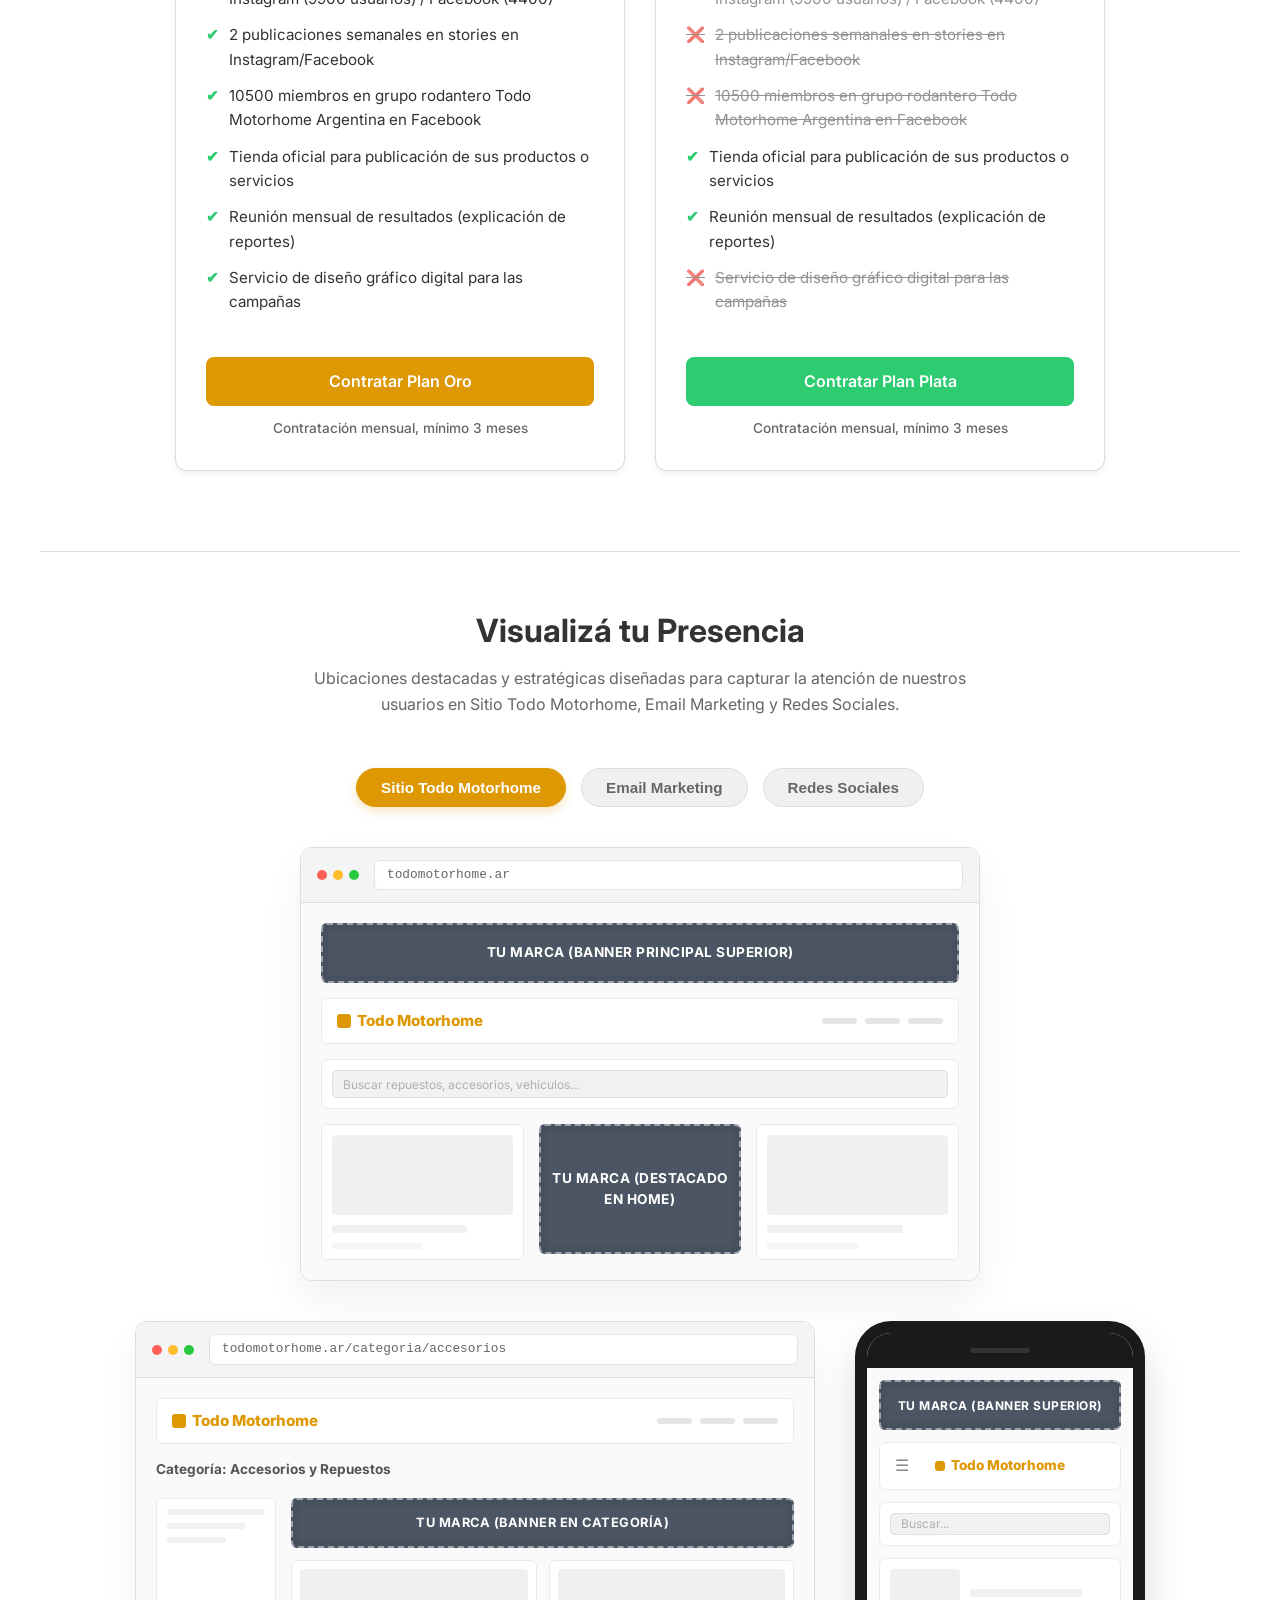
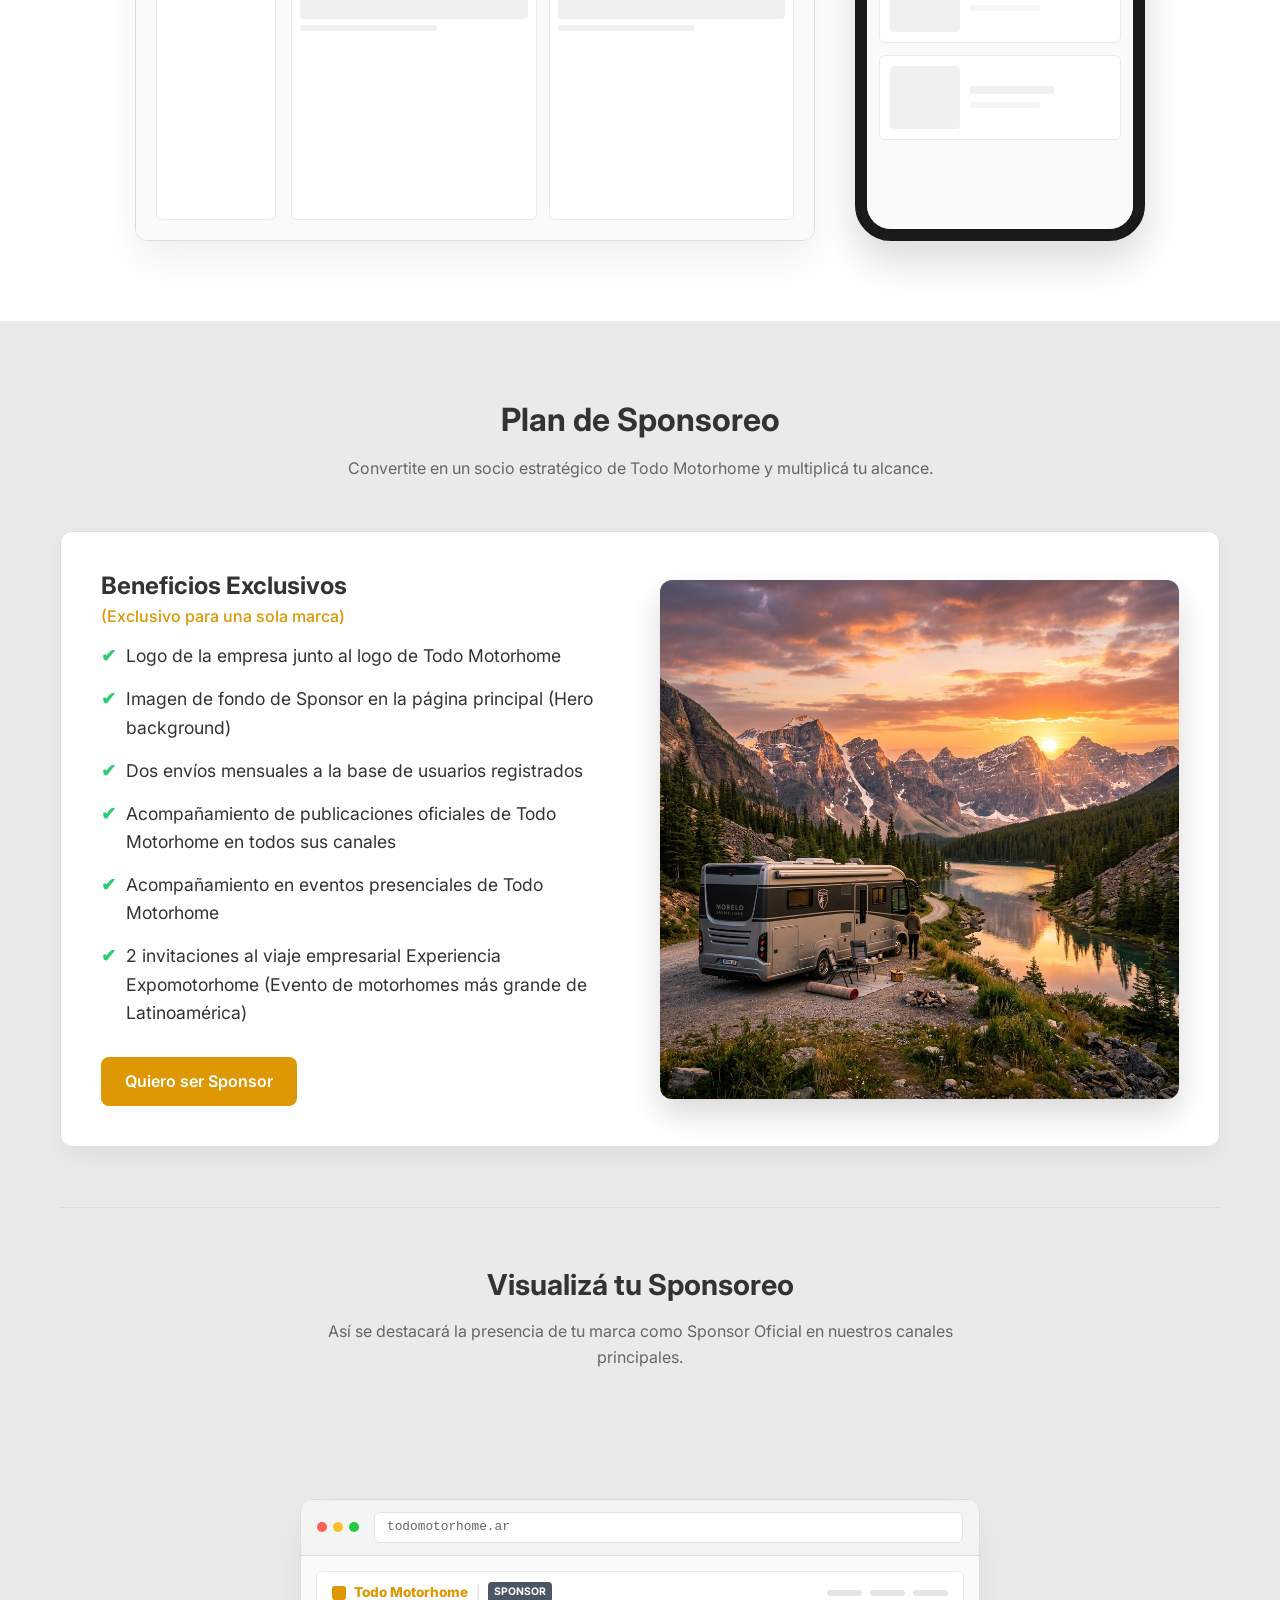
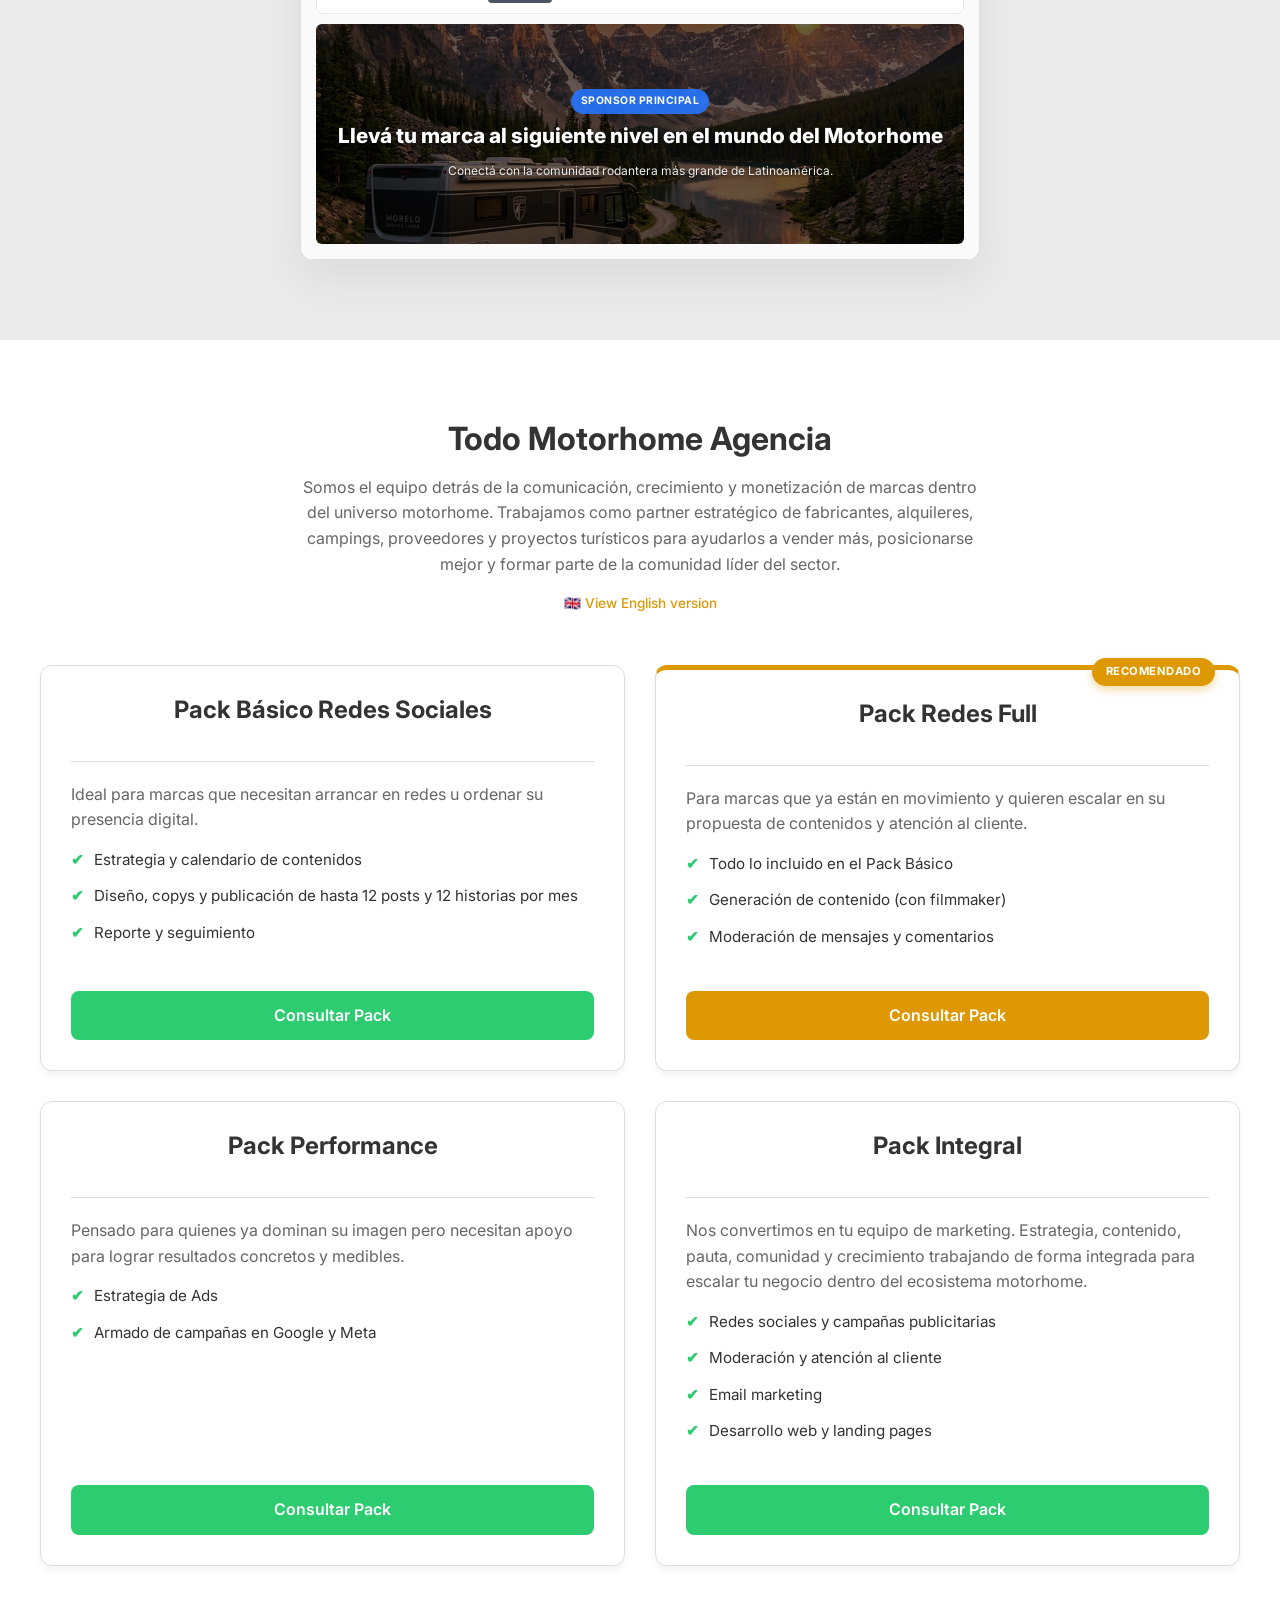
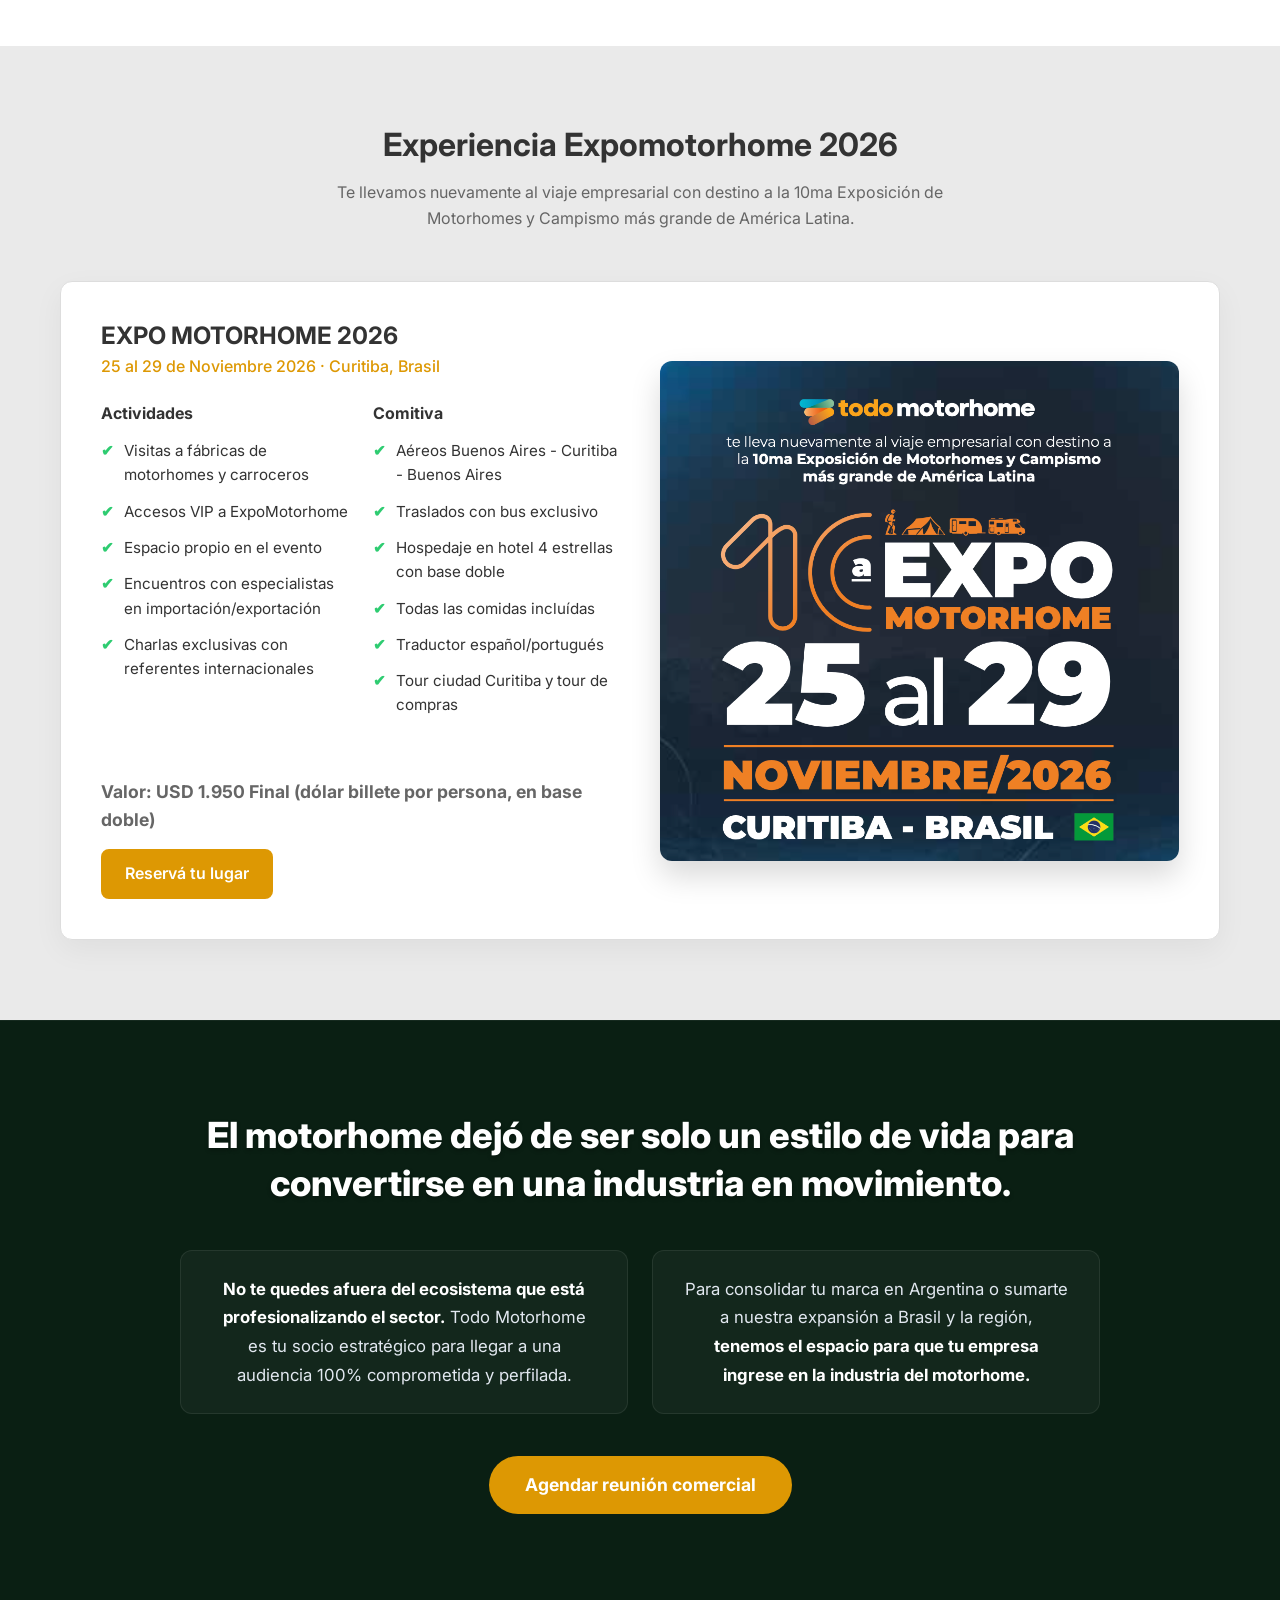
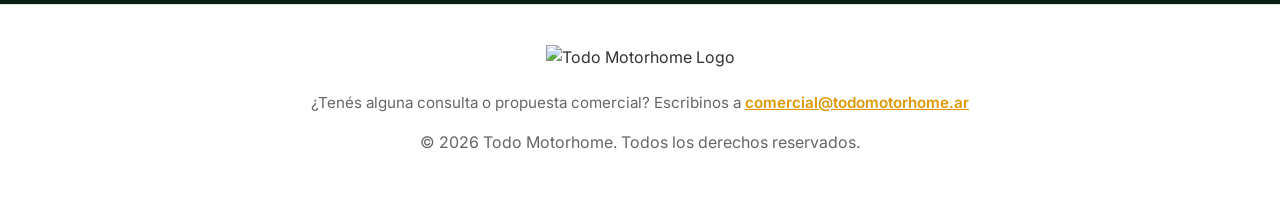
==== commit 3ff3f570: "Update Facebook user count in index.html" ====
--- a/index.html
+++ b/index.html
@@ -363,7 +363,7 @@
                     <li><span class="icon check">✔</span> Banner en página de descarga de certificado de rodantero
                         censado</li>
                     <li><span class="icon check">✔</span> 2 publicaciones mensuales en Feed/Reel en Instagram (9900
-                        usuarios) / Facebook (4000)</li>
+                        usuarios) / Facebook (4400)</li>
                     <li><span class="icon check">✔</span> 2 publicaciones semanales en stories en Instagram/Facebook
                     </li>
                     <li><span class="icon check">✔</span> 10500 miembros en grupo rodantero Todo Motorhome Argentina en
@@ -397,7 +397,7 @@
                     <li class="disabled"><span class="icon cross">❌</span> Banner en página de descarga de certificado
                         de rodantero censado</li>
                     <li class="disabled"><span class="icon cross">❌</span> 2 publicaciones mensuales en Feed/Reel en Instagram (9900
-                        usuarios) / Facebook (4000)</li>
+                        usuarios) / Facebook (4400)</li>
                     <li class="disabled"><span class="icon cross">❌</span> 2 publicaciones semanales en stories en
                         Instagram/Facebook</li>
                     <li class="disabled"><span class="icon cross">❌</span> 10500 miembros en grupo rodantero Todo
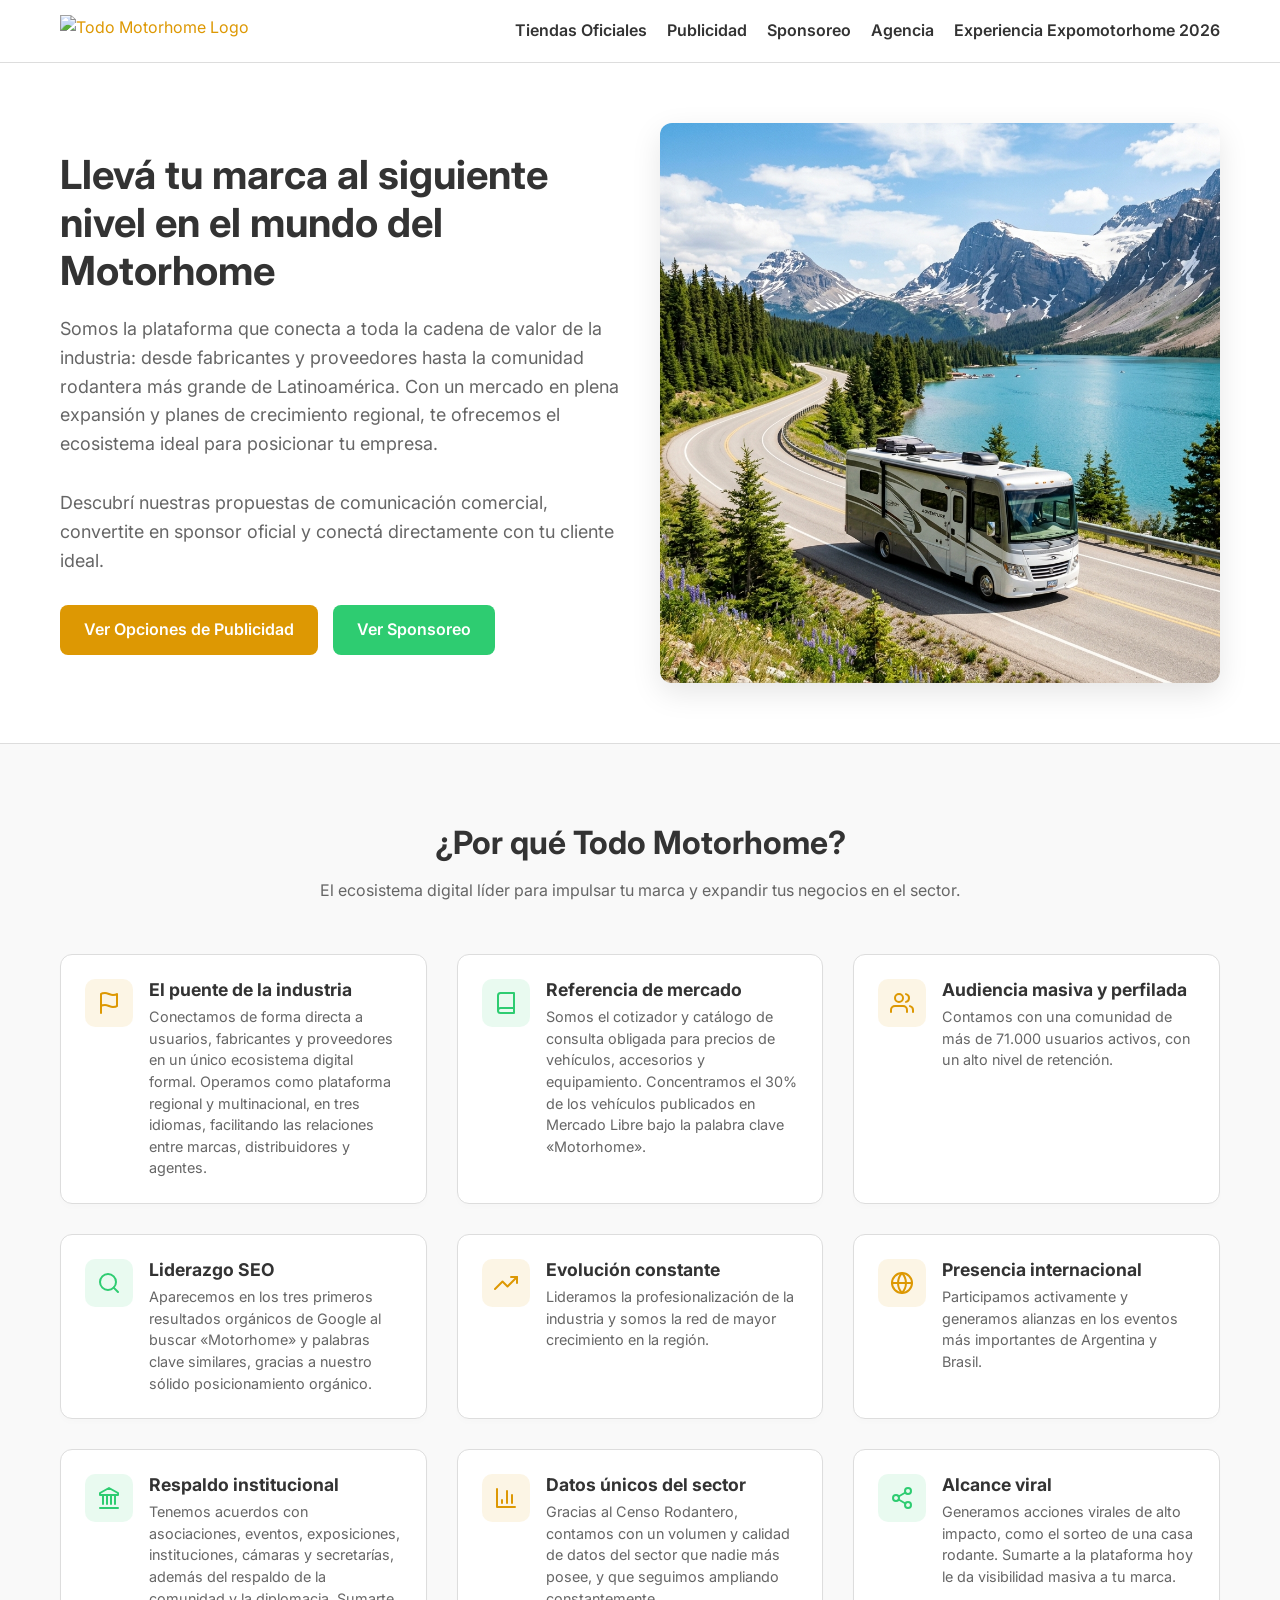
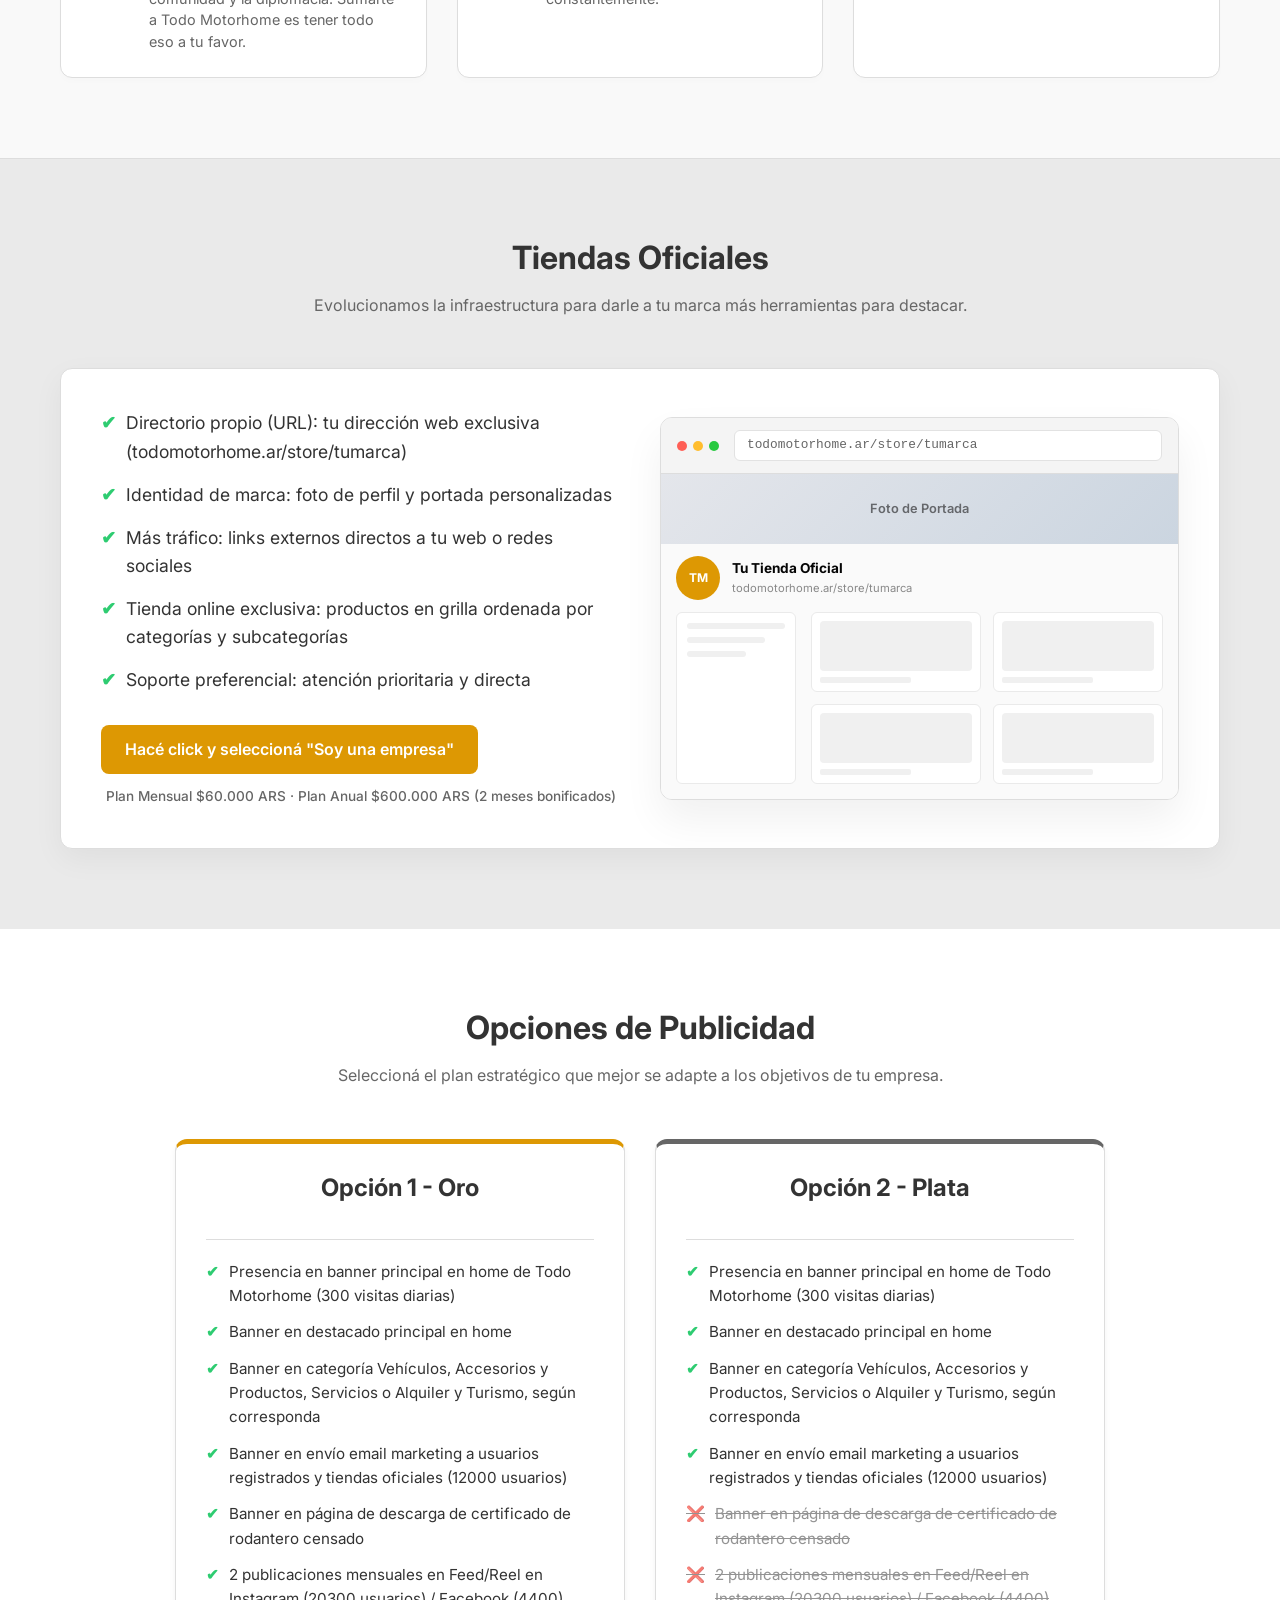
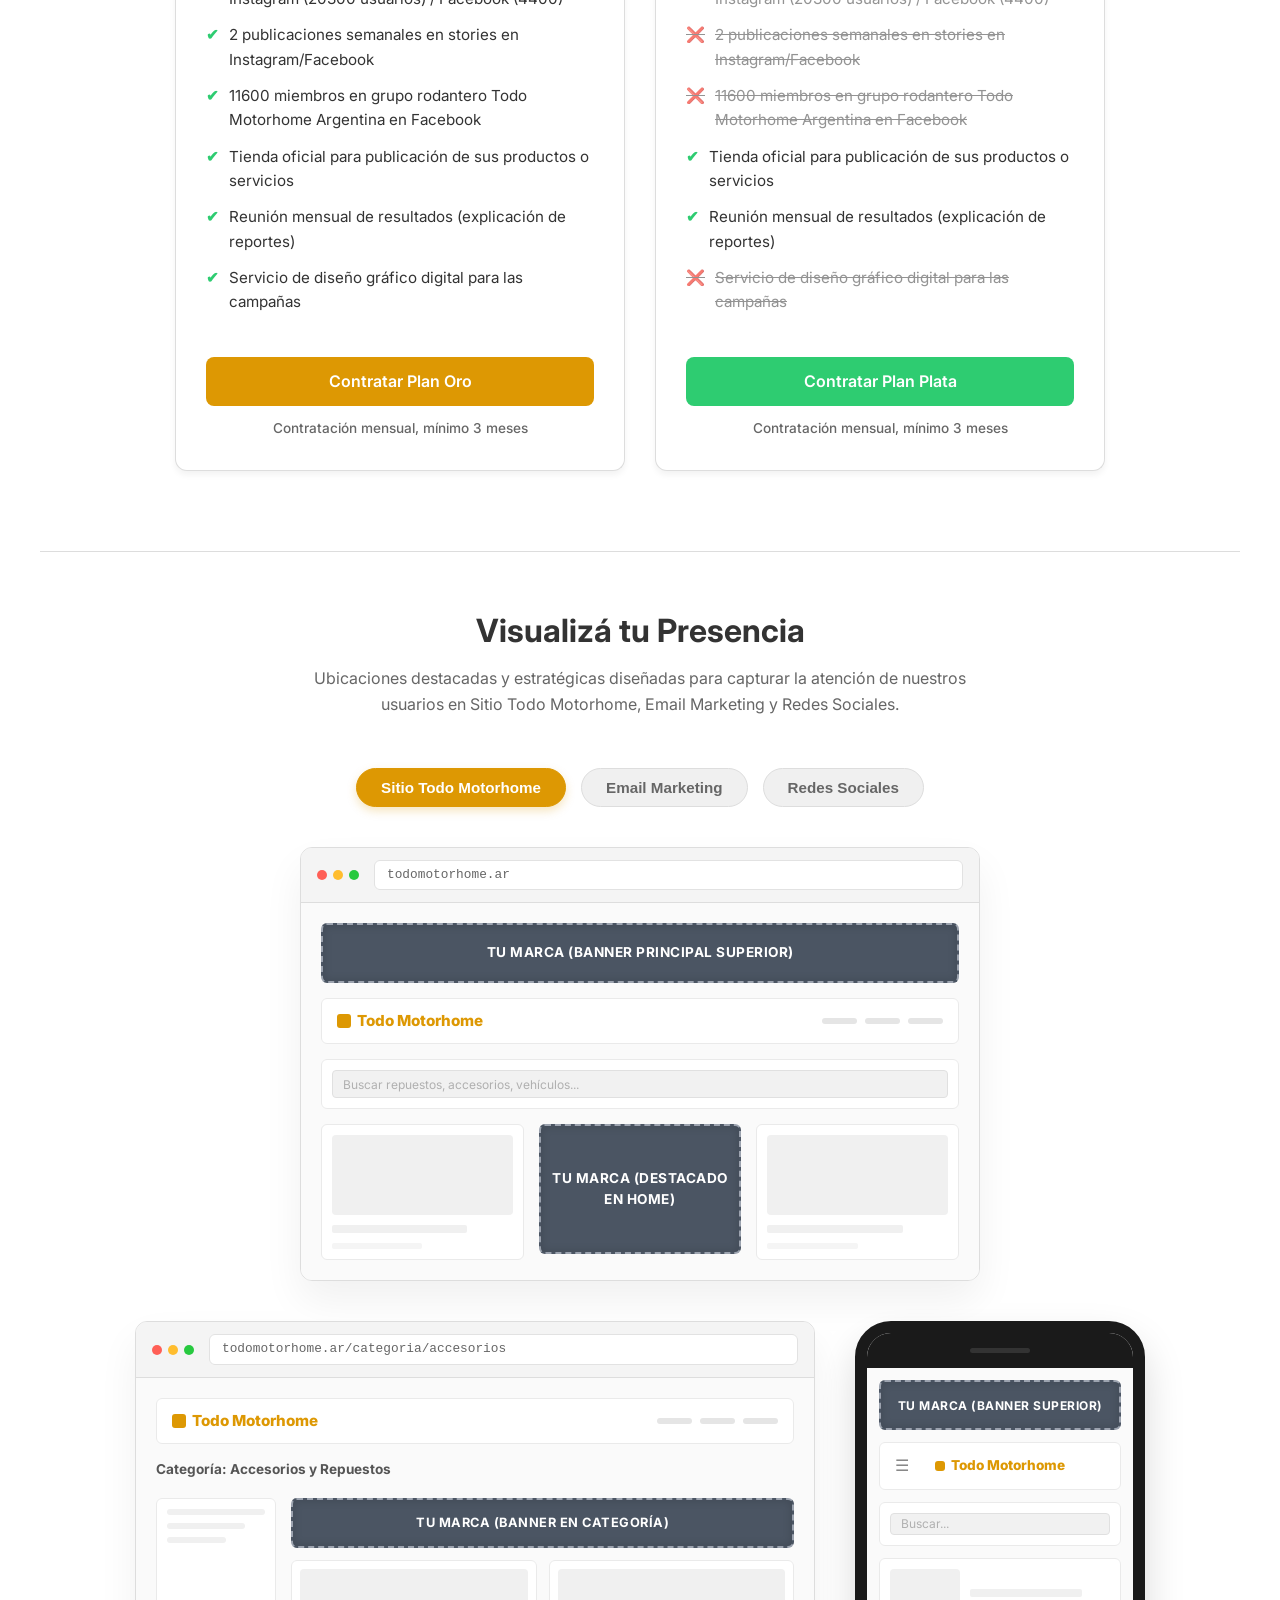
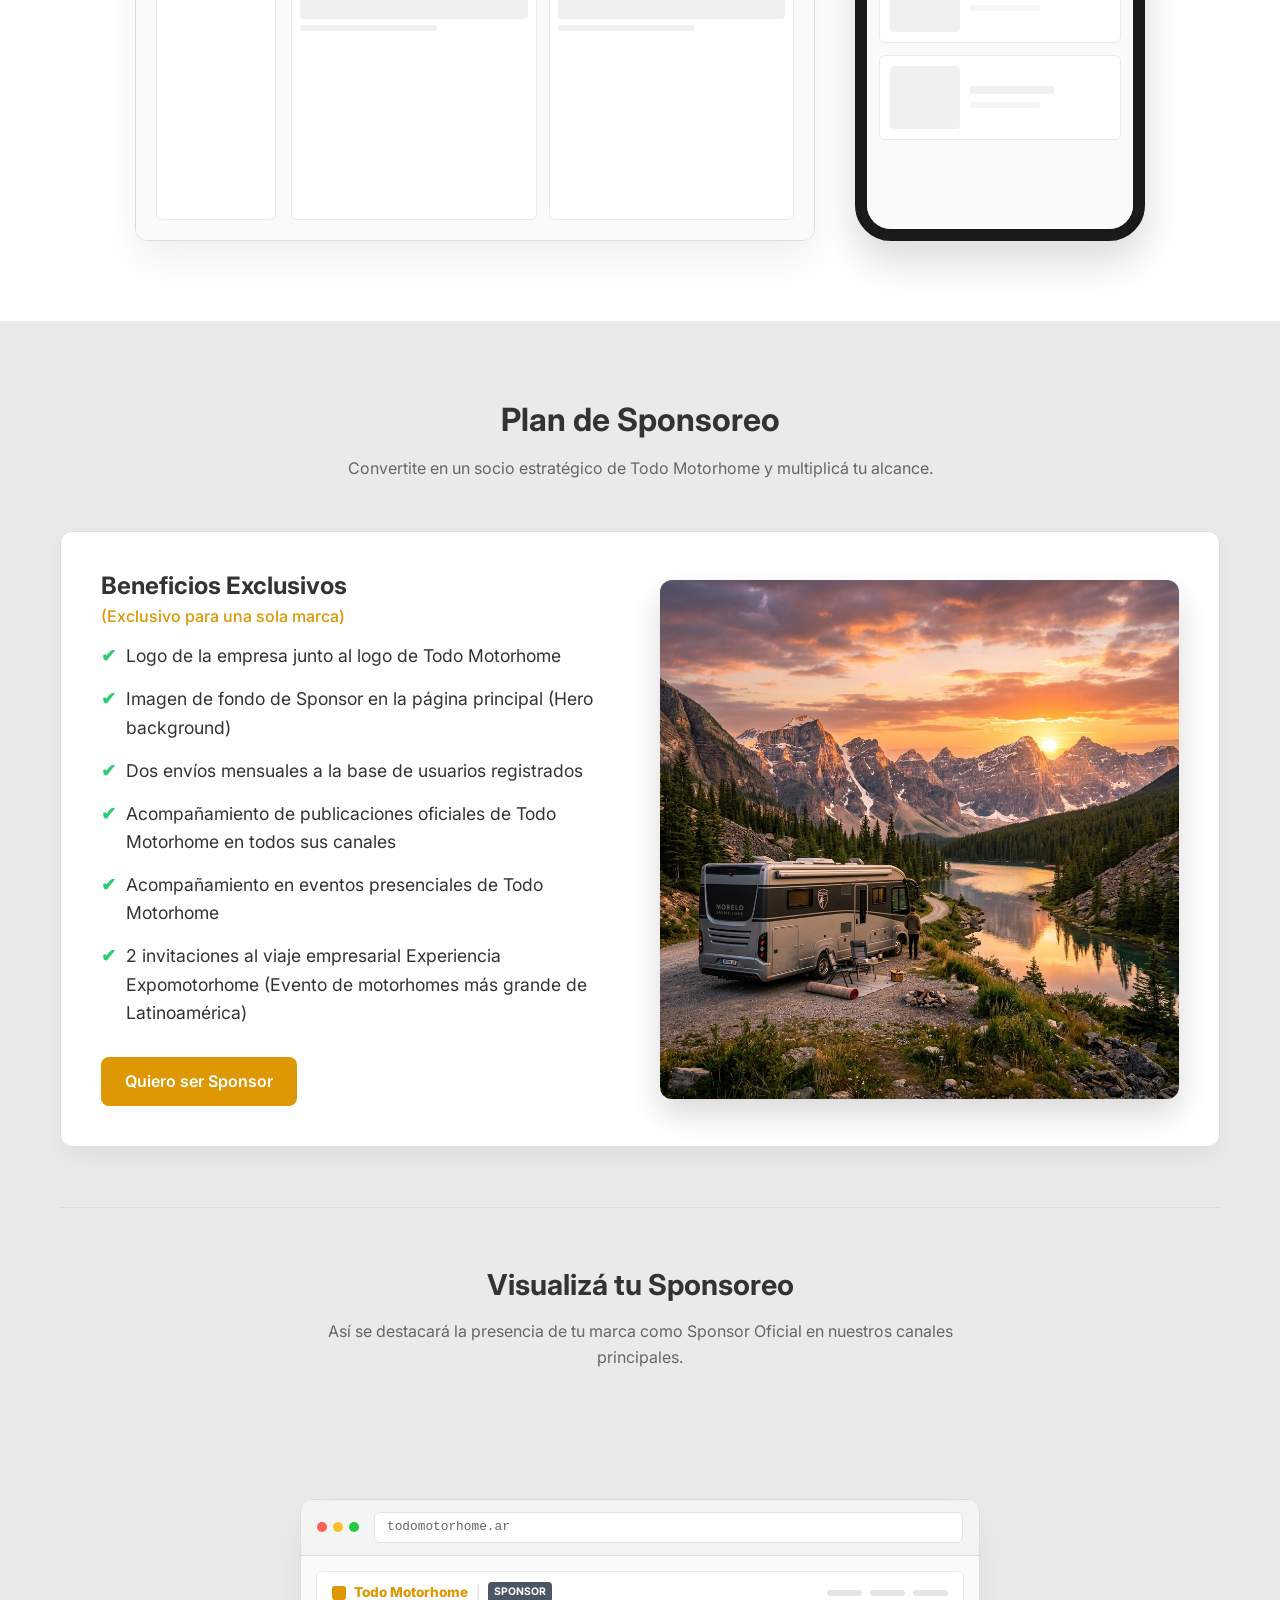
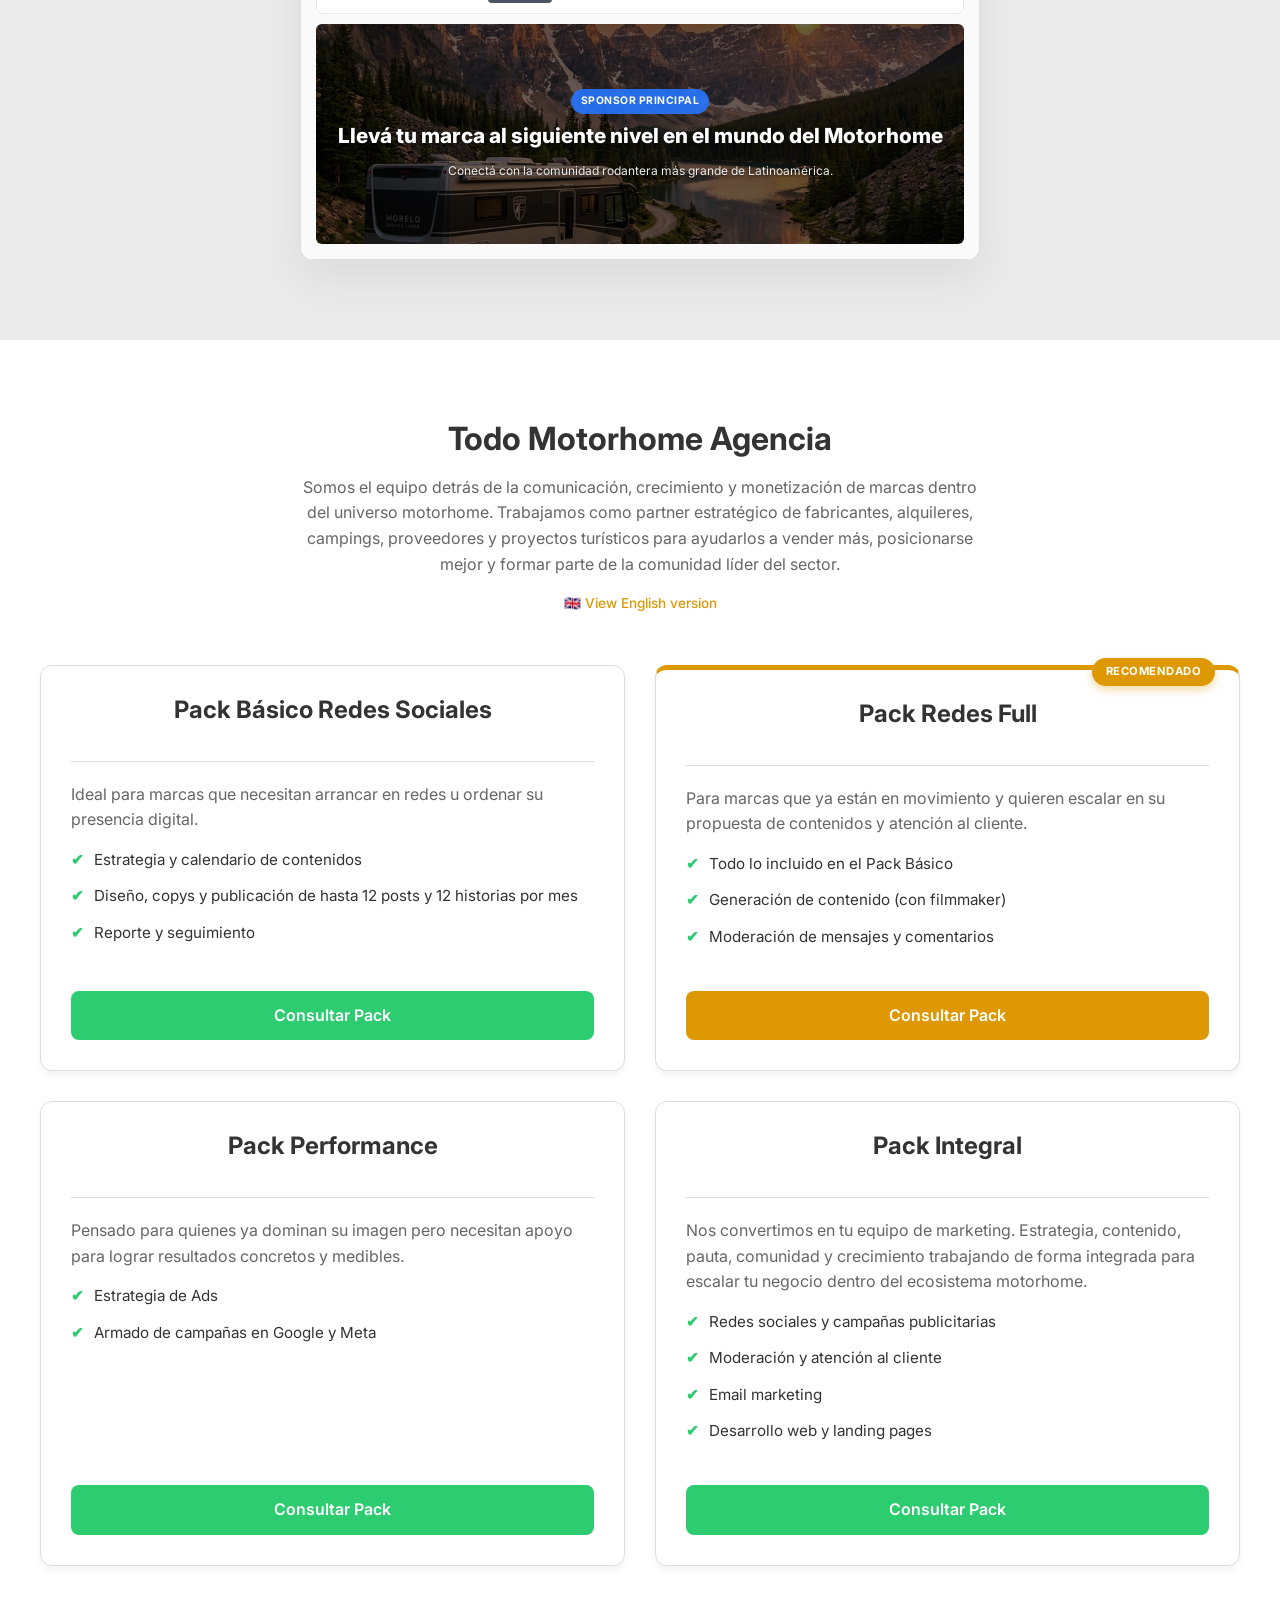
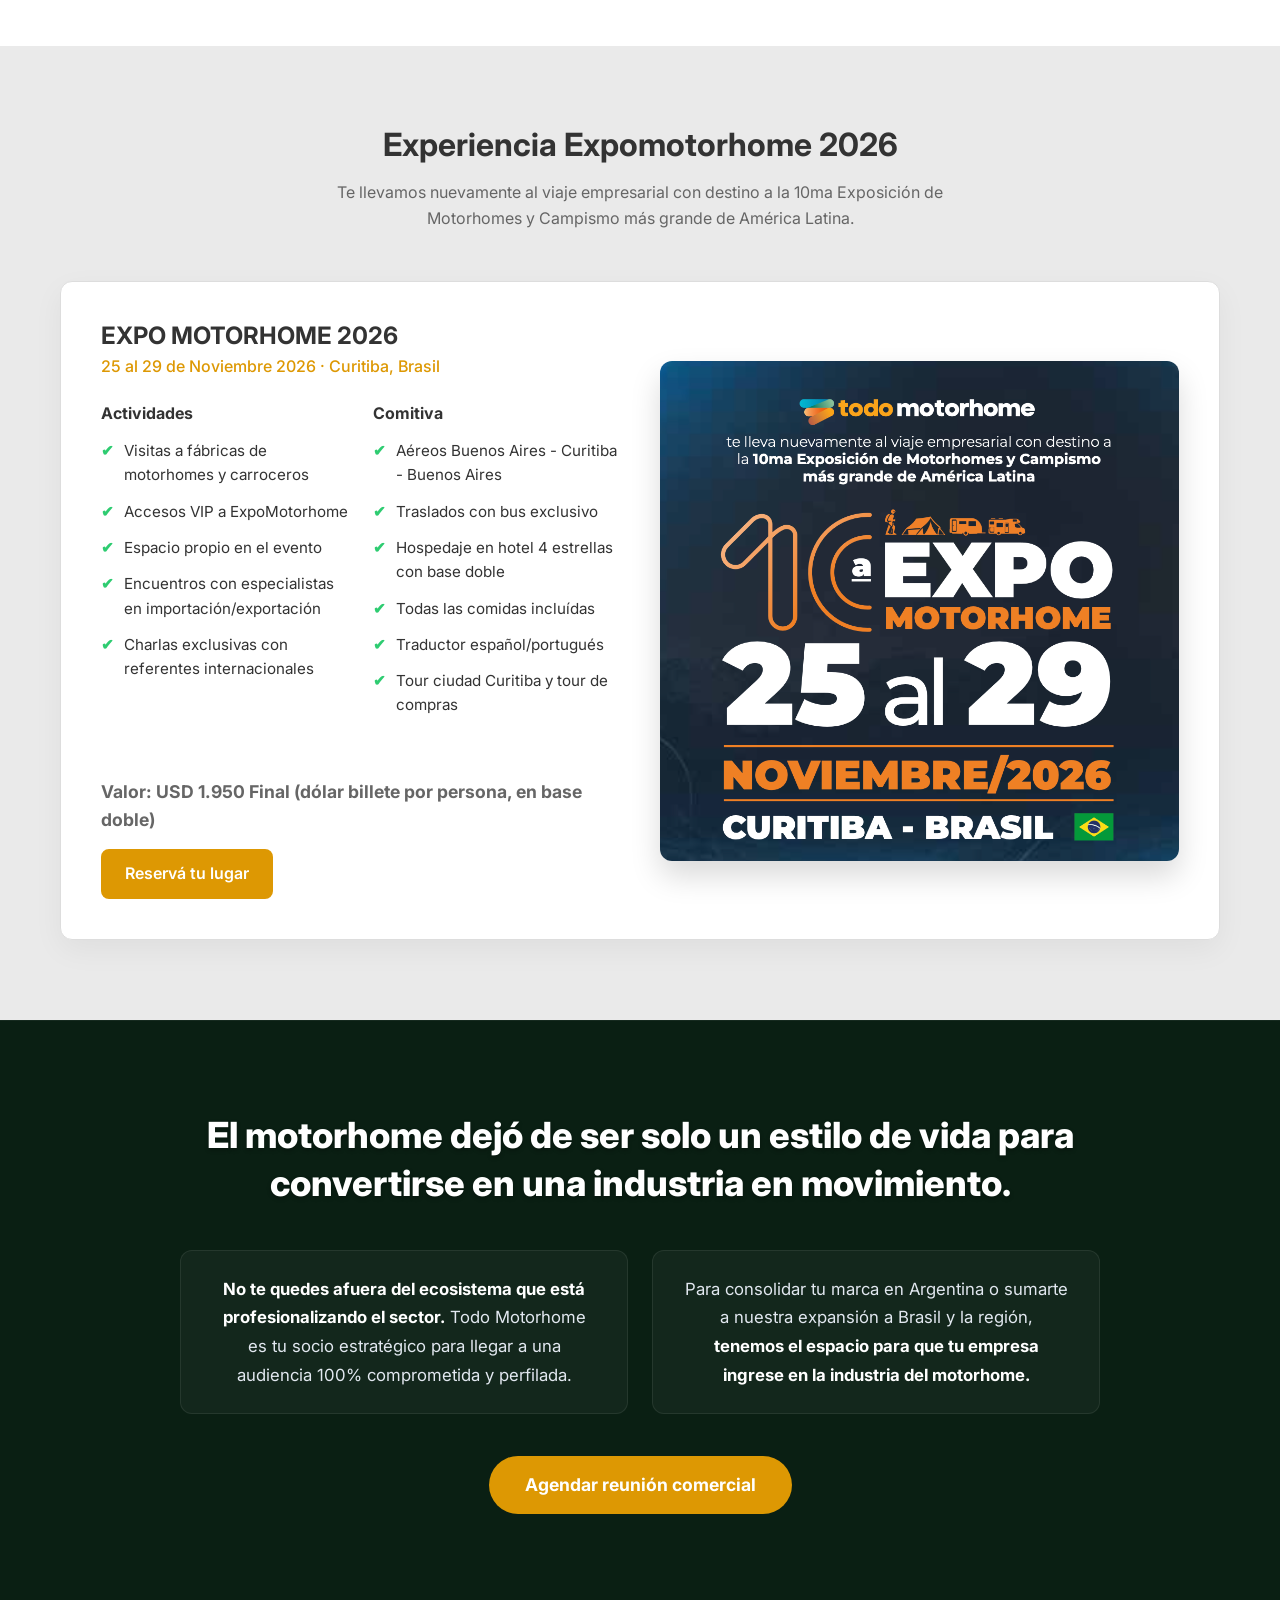
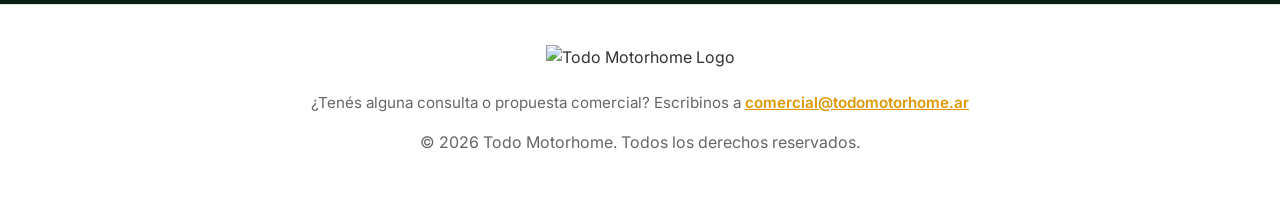
==== commit daa8b642: "Update user counts in promotional banners" ====
--- a/index.html
+++ b/index.html
@@ -359,14 +359,14 @@
                     <li><span class="icon check">✔</span> Banner en categoría Vehículos, Accesorios y Productos,
                         Servicios o Alquiler y Turismo, según corresponda</li>
                     <li><span class="icon check">✔</span> Banner en envío email marketing a usuarios registrados y
-                        tiendas oficiales (4800 usuarios)</li>
+                        tiendas oficiales (12000 usuarios)</li>
                     <li><span class="icon check">✔</span> Banner en página de descarga de certificado de rodantero
                         censado</li>
-                    <li><span class="icon check">✔</span> 2 publicaciones mensuales en Feed/Reel en Instagram (9900
+                    <li><span class="icon check">✔</span> 2 publicaciones mensuales en Feed/Reel en Instagram (20300
                         usuarios) / Facebook (4400)</li>
                     <li><span class="icon check">✔</span> 2 publicaciones semanales en stories en Instagram/Facebook
                     </li>
-                    <li><span class="icon check">✔</span> 10500 miembros en grupo rodantero Todo Motorhome Argentina en
+                    <li><span class="icon check">✔</span> 11600 miembros en grupo rodantero Todo Motorhome Argentina en
                         Facebook</li>
                     <li><span class="icon check">✔</span> Tienda oficial para publicación de sus productos o servicios
                     </li>
@@ -393,14 +393,14 @@
                     <li><span class="icon check">✔</span> Banner en categoría Vehículos, Accesorios y Productos,
                         Servicios o Alquiler y Turismo, según corresponda</li>
                     <li><span class="icon check">✔</span> Banner en envío email marketing a usuarios registrados y
-                        tiendas oficiales (4800 usuarios)</li>
+                        tiendas oficiales (12000 usuarios)</li>
                     <li class="disabled"><span class="icon cross">❌</span> Banner en página de descarga de certificado
                         de rodantero censado</li>
-                    <li class="disabled"><span class="icon cross">❌</span> 2 publicaciones mensuales en Feed/Reel en Instagram (9900
+                    <li class="disabled"><span class="icon cross">❌</span> 2 publicaciones mensuales en Feed/Reel en Instagram (20300
                         usuarios) / Facebook (4400)</li>
                     <li class="disabled"><span class="icon cross">❌</span> 2 publicaciones semanales en stories en
                         Instagram/Facebook</li>
-                    <li class="disabled"><span class="icon cross">❌</span> 10500 miembros en grupo rodantero Todo
+                    <li class="disabled"><span class="icon cross">❌</span> 11600 miembros en grupo rodantero Todo
                         Motorhome Argentina en Facebook</li>
                     <li><span class="icon check">✔</span> Tienda oficial para publicación de sus productos o servicios
                     </li>
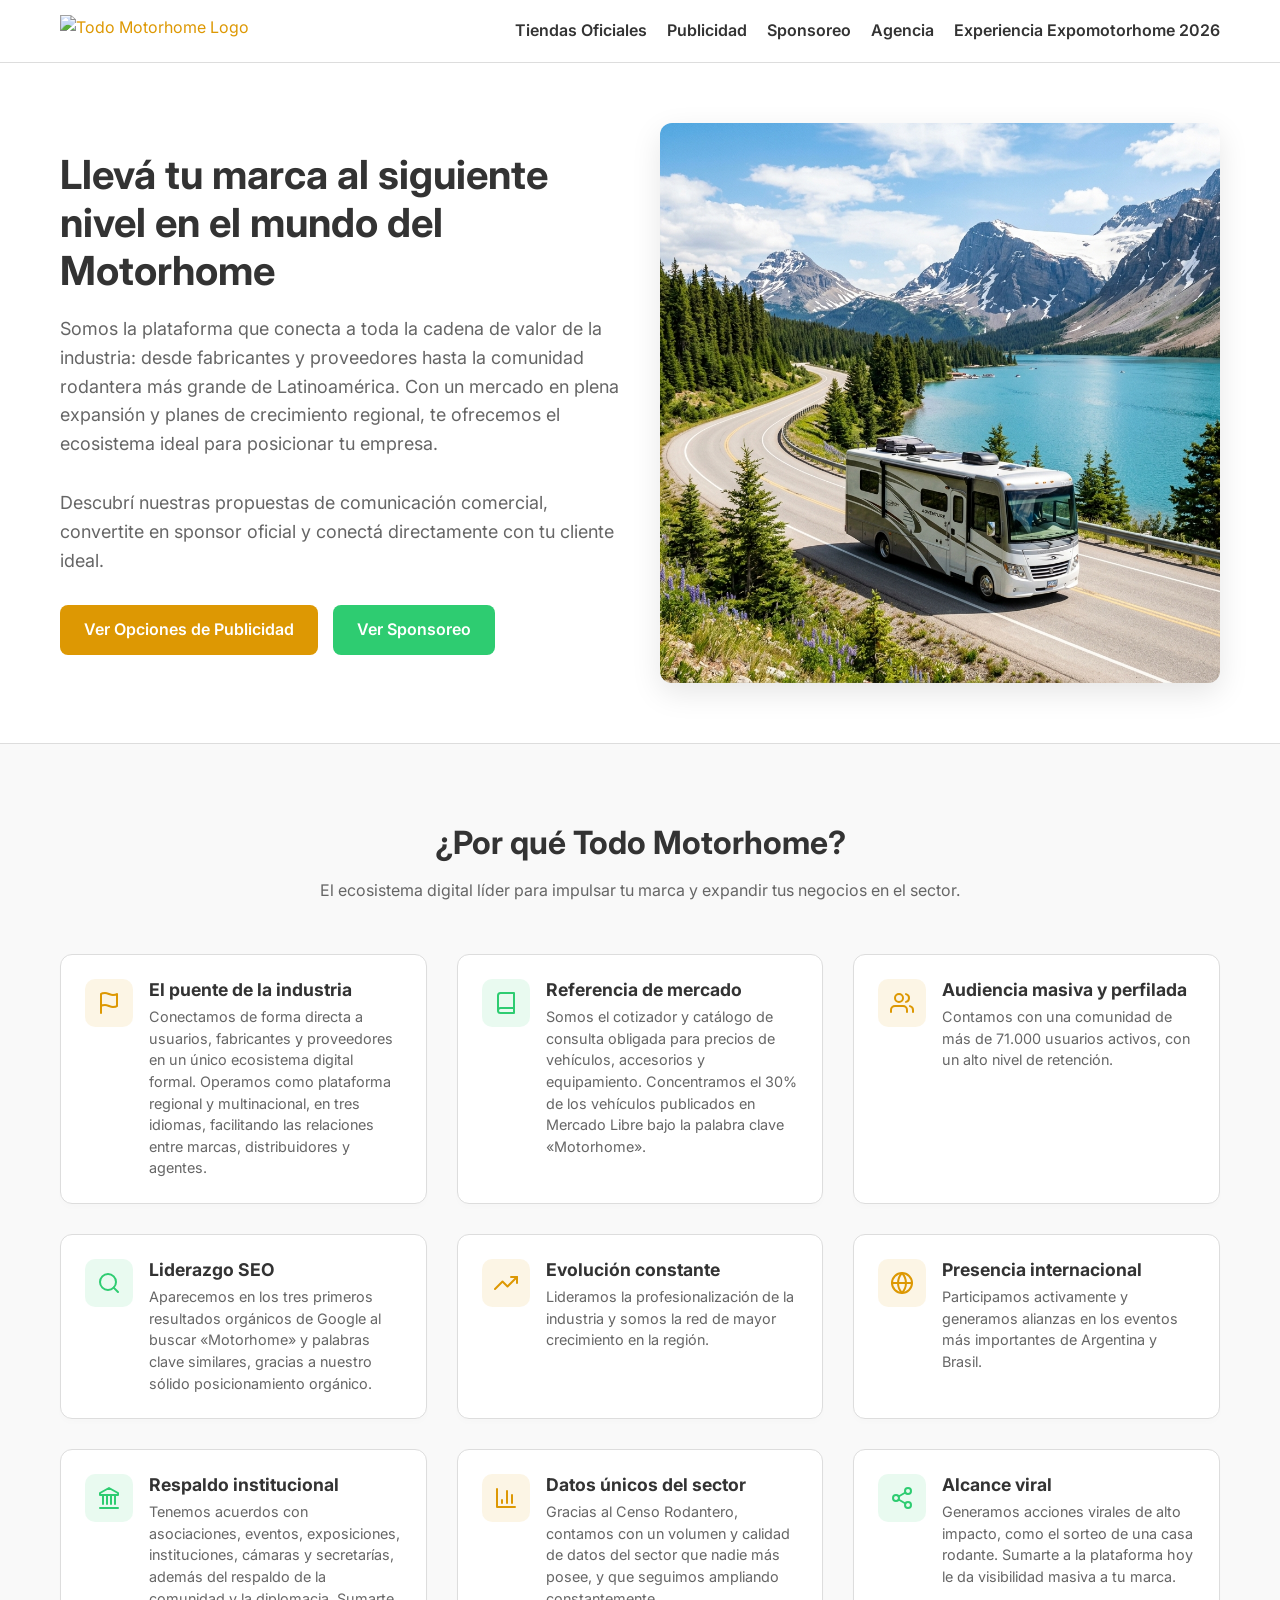
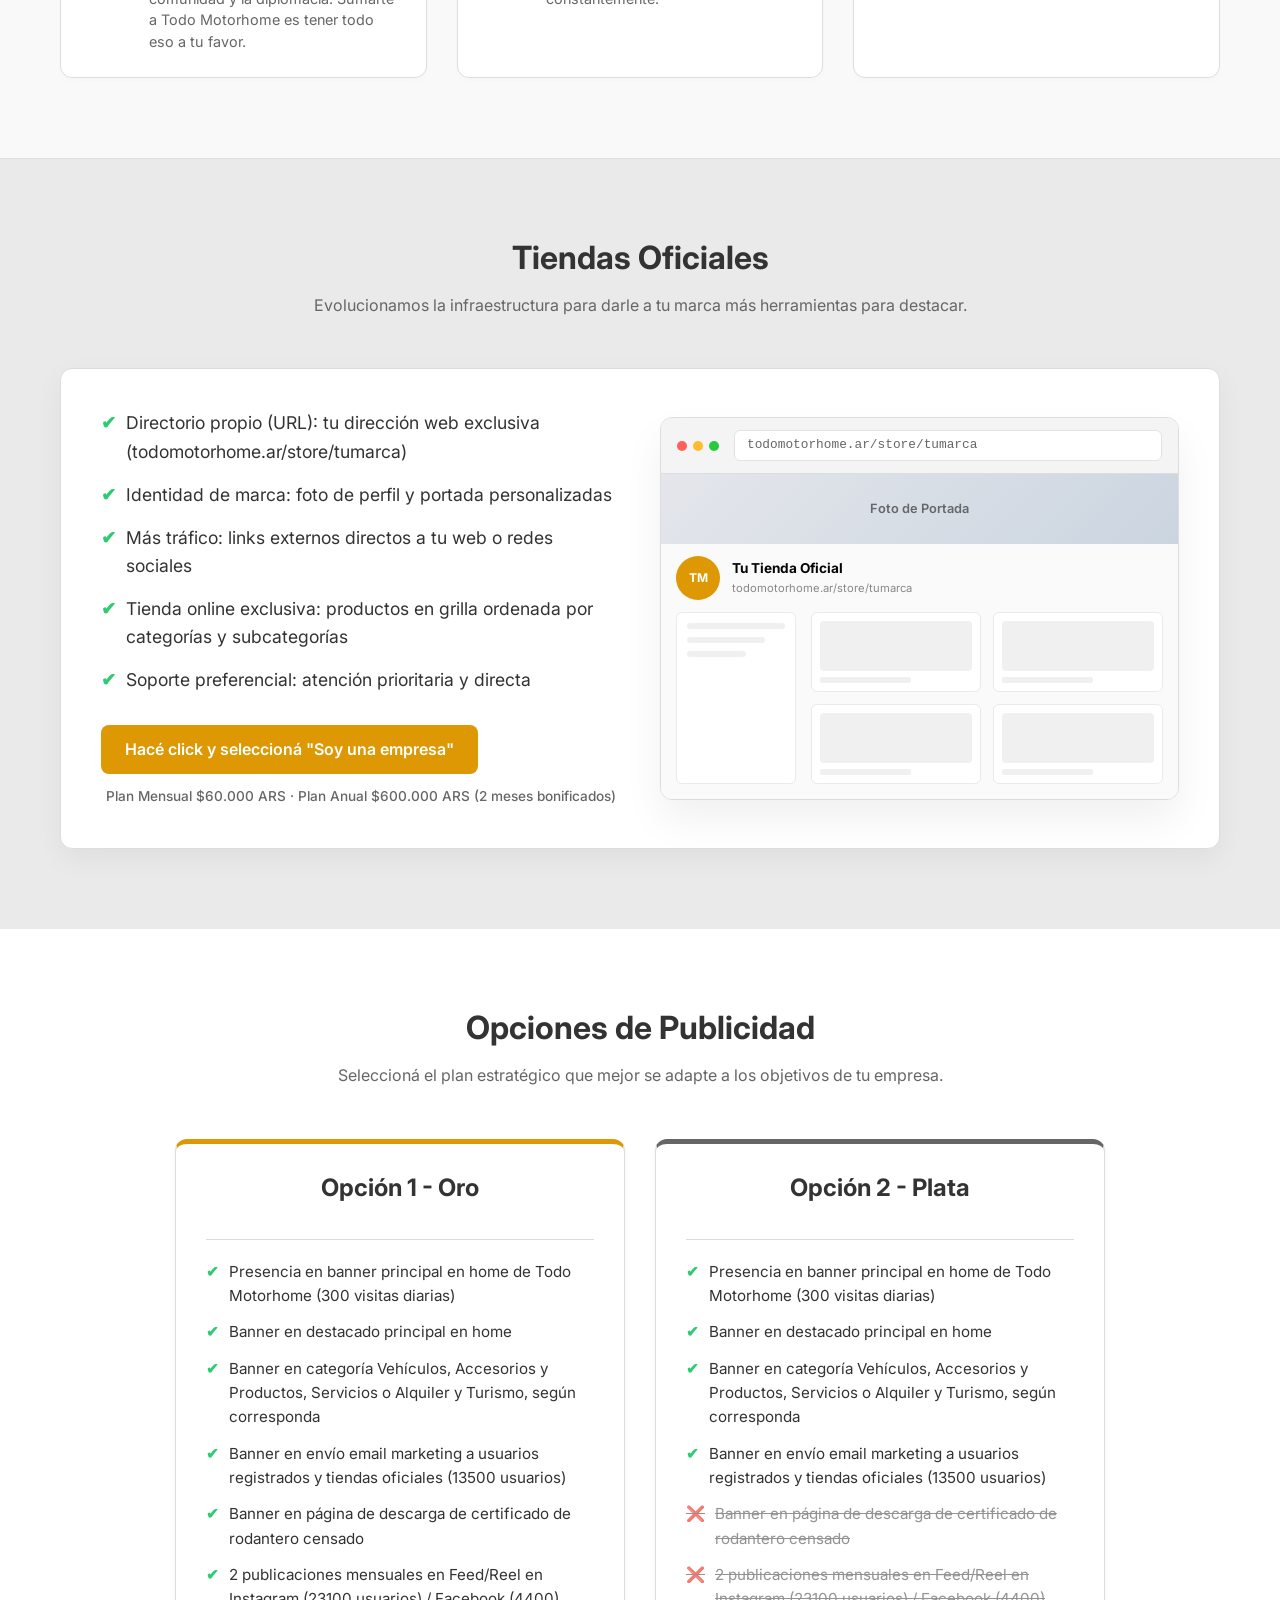
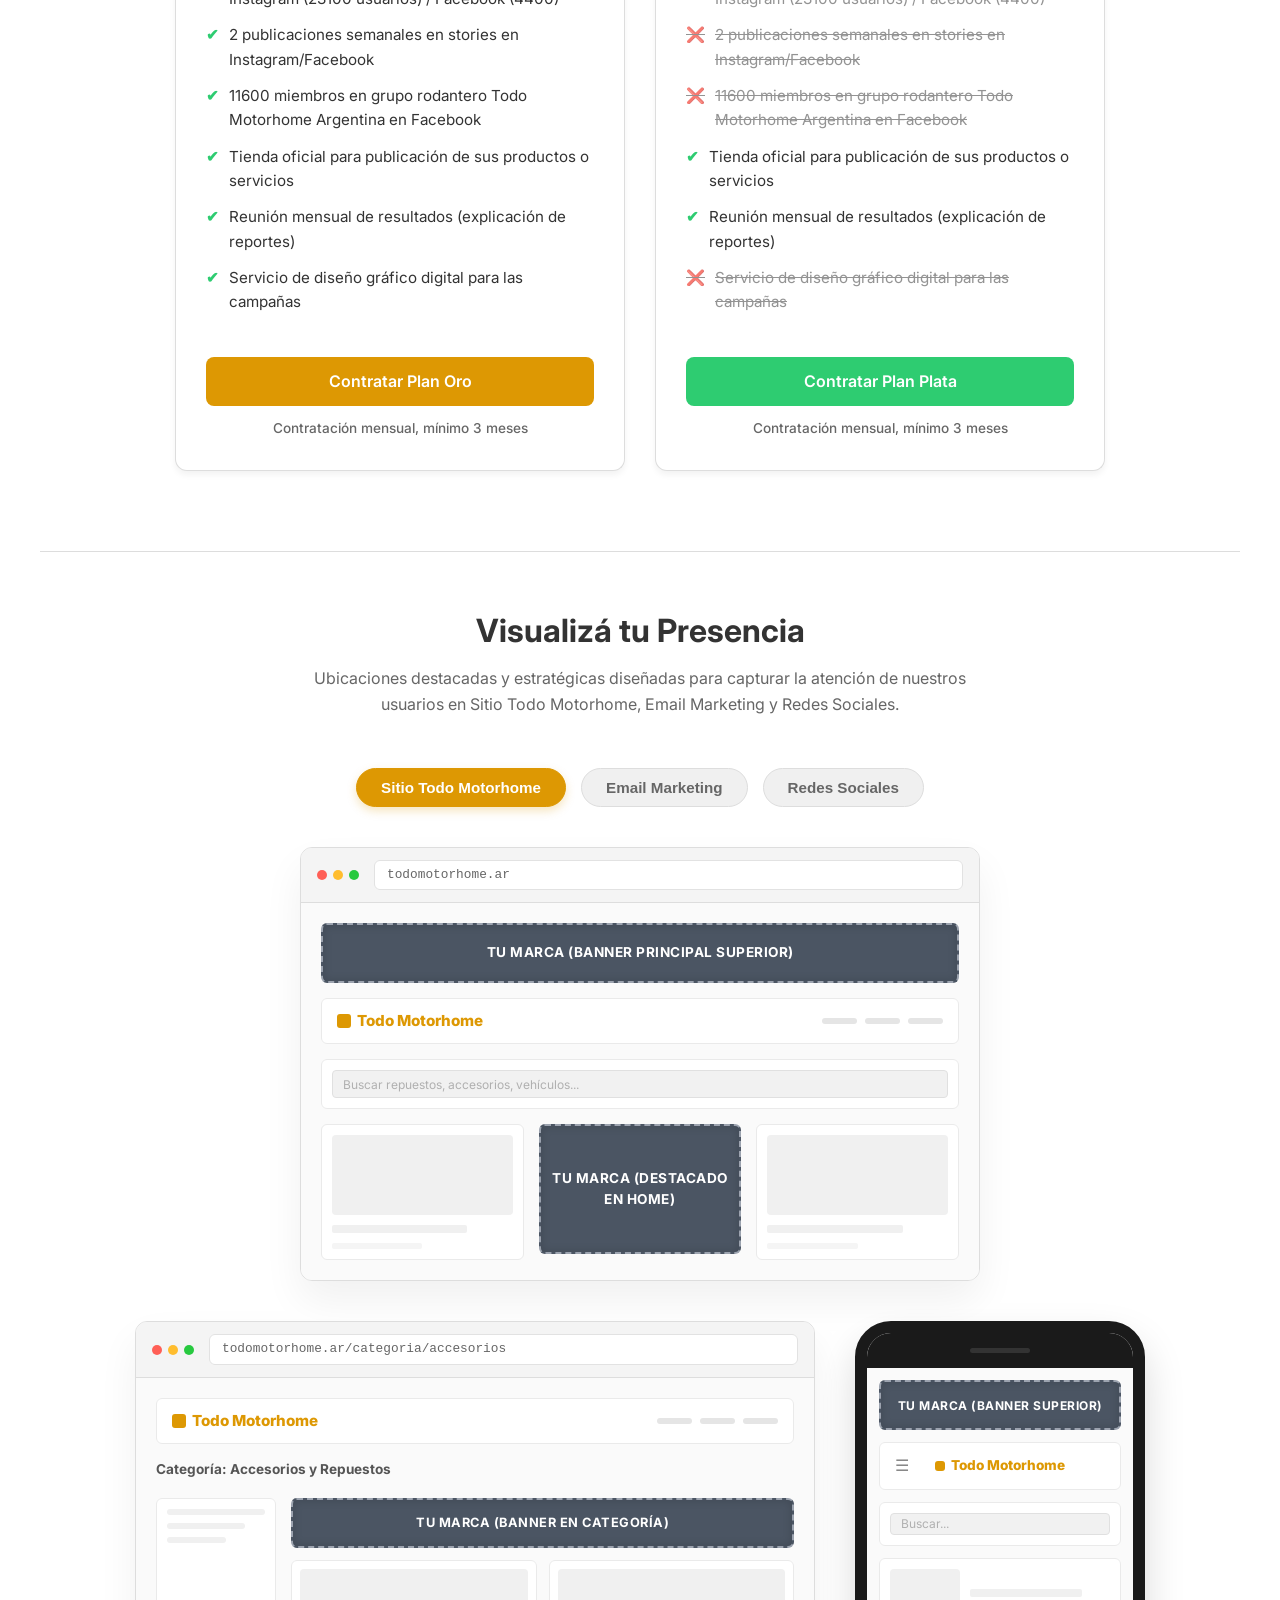
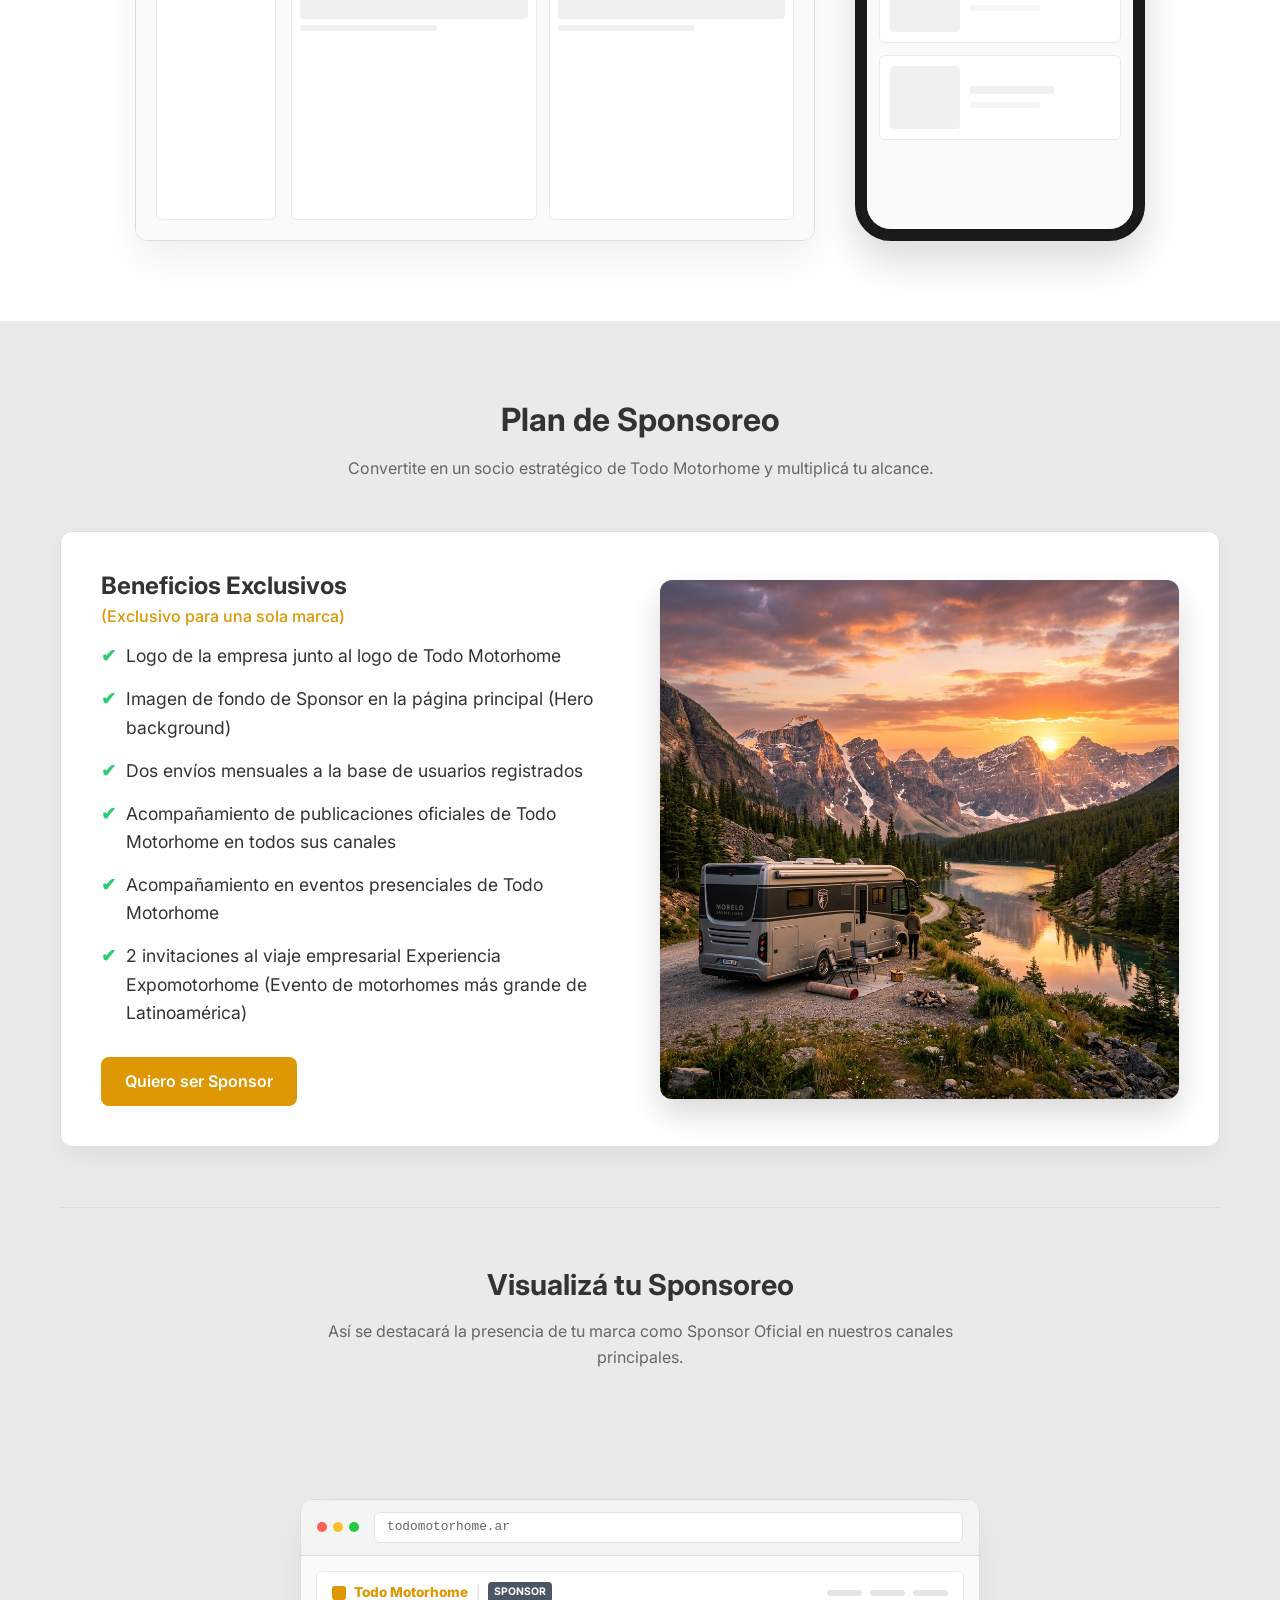
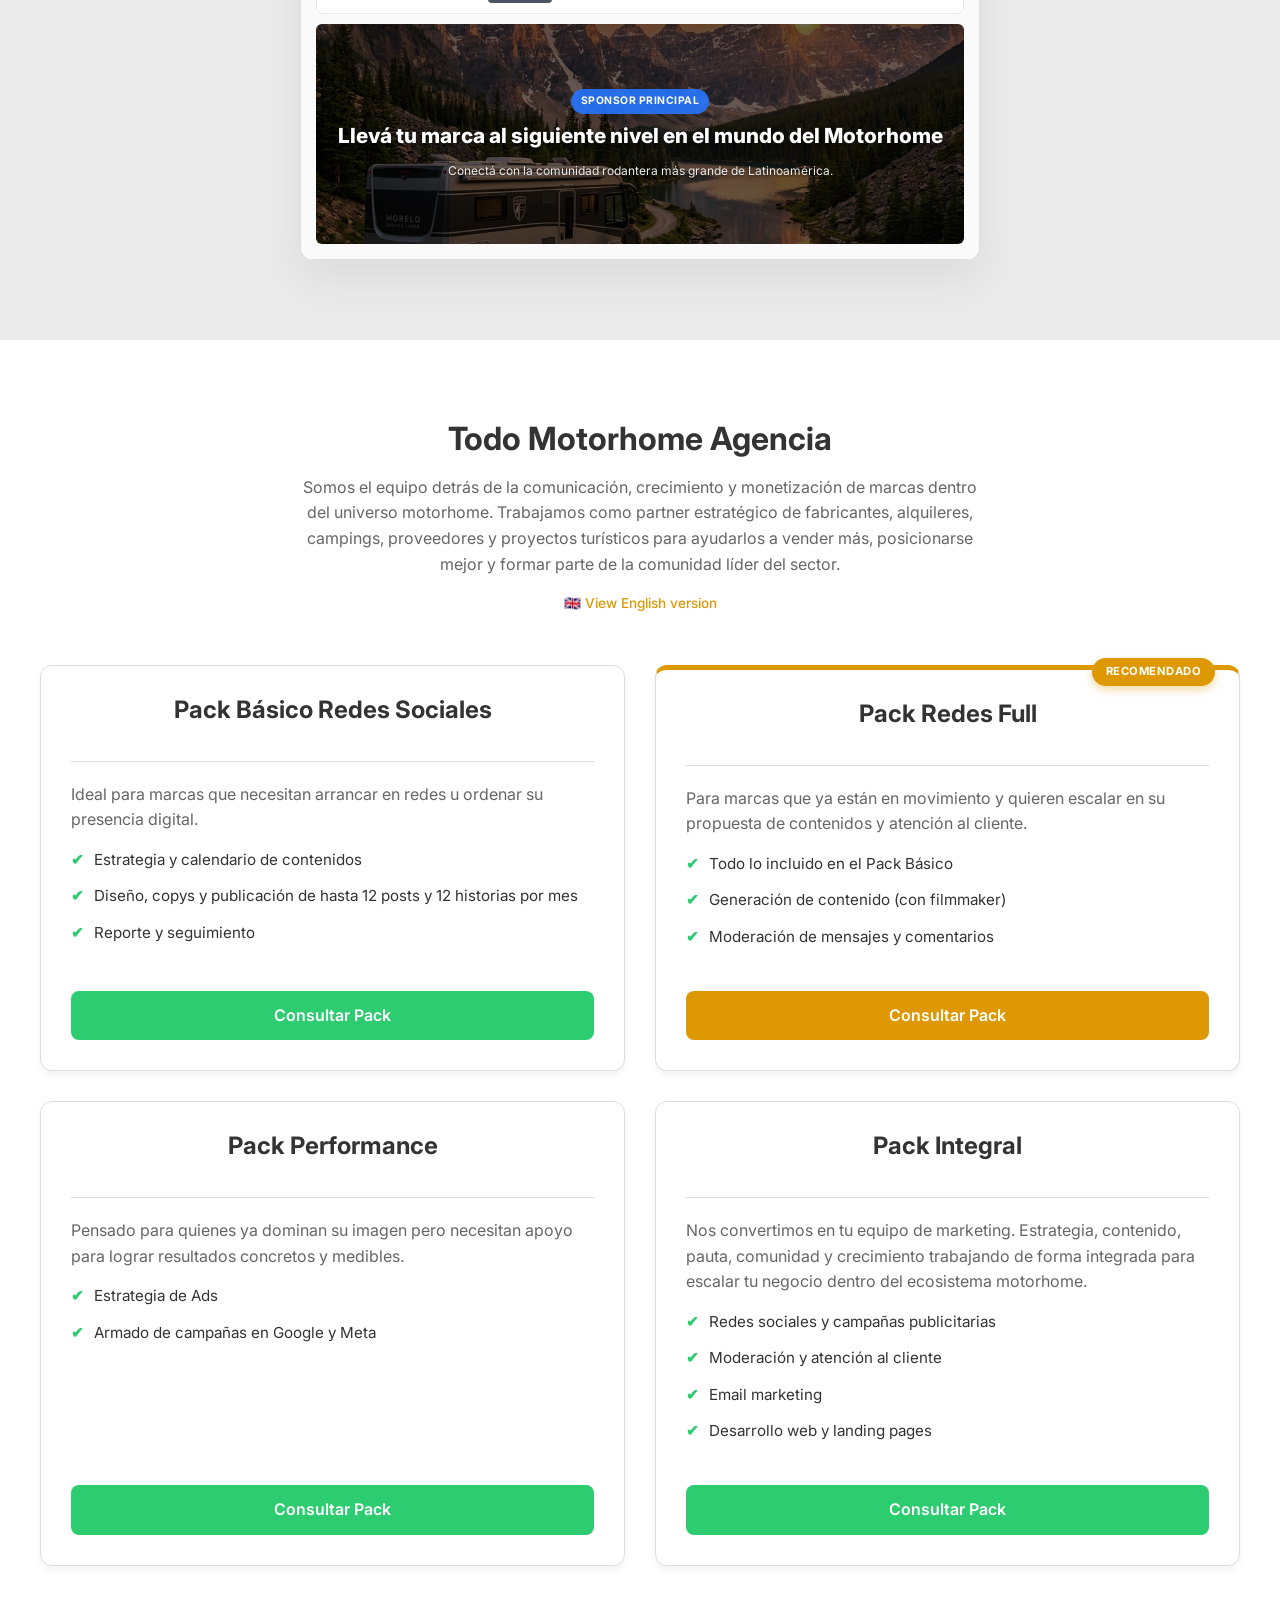
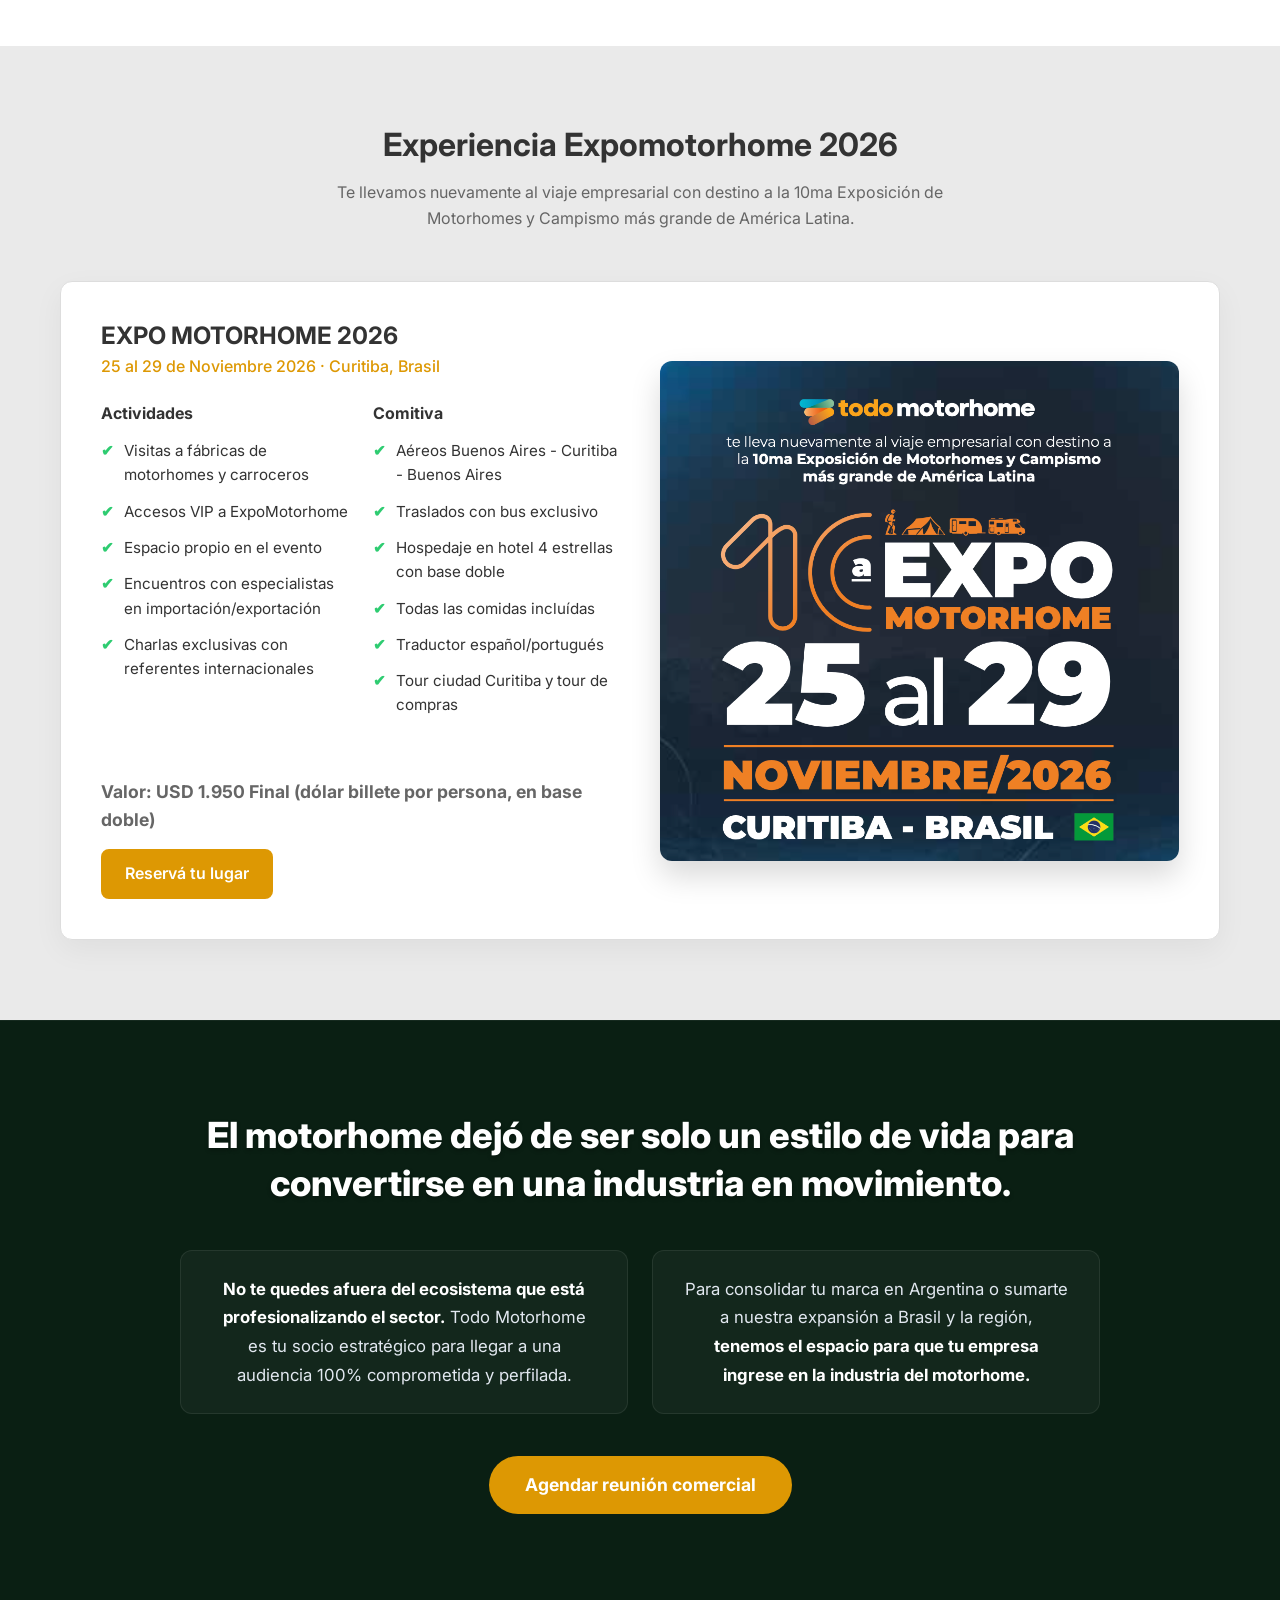
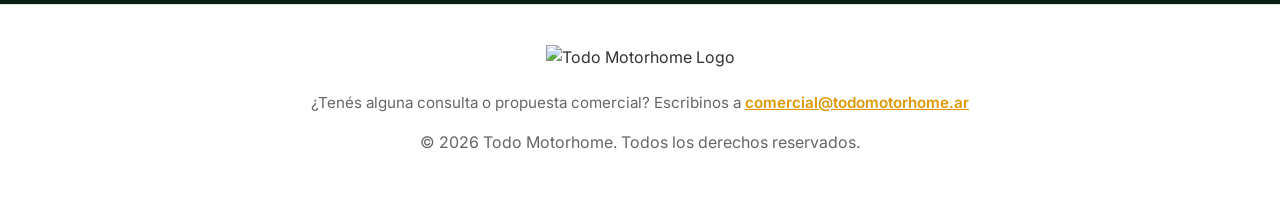
==== commit 893a43ea: "Update user counts in marketing banners" ====
--- a/index.html
+++ b/index.html
@@ -359,10 +359,10 @@
                     <li><span class="icon check">✔</span> Banner en categoría Vehículos, Accesorios y Productos,
                         Servicios o Alquiler y Turismo, según corresponda</li>
                     <li><span class="icon check">✔</span> Banner en envío email marketing a usuarios registrados y
-                        tiendas oficiales (12000 usuarios)</li>
+                        tiendas oficiales (13500 usuarios)</li>
                     <li><span class="icon check">✔</span> Banner en página de descarga de certificado de rodantero
                         censado</li>
-                    <li><span class="icon check">✔</span> 2 publicaciones mensuales en Feed/Reel en Instagram (20300
+                    <li><span class="icon check">✔</span> 2 publicaciones mensuales en Feed/Reel en Instagram (23100
                         usuarios) / Facebook (4400)</li>
                     <li><span class="icon check">✔</span> 2 publicaciones semanales en stories en Instagram/Facebook
                     </li>
@@ -393,10 +393,10 @@
                     <li><span class="icon check">✔</span> Banner en categoría Vehículos, Accesorios y Productos,
                         Servicios o Alquiler y Turismo, según corresponda</li>
                     <li><span class="icon check">✔</span> Banner en envío email marketing a usuarios registrados y
-                        tiendas oficiales (12000 usuarios)</li>
+                        tiendas oficiales (13500 usuarios)</li>
                     <li class="disabled"><span class="icon cross">❌</span> Banner en página de descarga de certificado
                         de rodantero censado</li>
-                    <li class="disabled"><span class="icon cross">❌</span> 2 publicaciones mensuales en Feed/Reel en Instagram (20300
+                    <li class="disabled"><span class="icon cross">❌</span> 2 publicaciones mensuales en Feed/Reel en Instagram (23100
                         usuarios) / Facebook (4400)</li>
                     <li class="disabled"><span class="icon cross">❌</span> 2 publicaciones semanales en stories en
                         Instagram/Facebook</li>
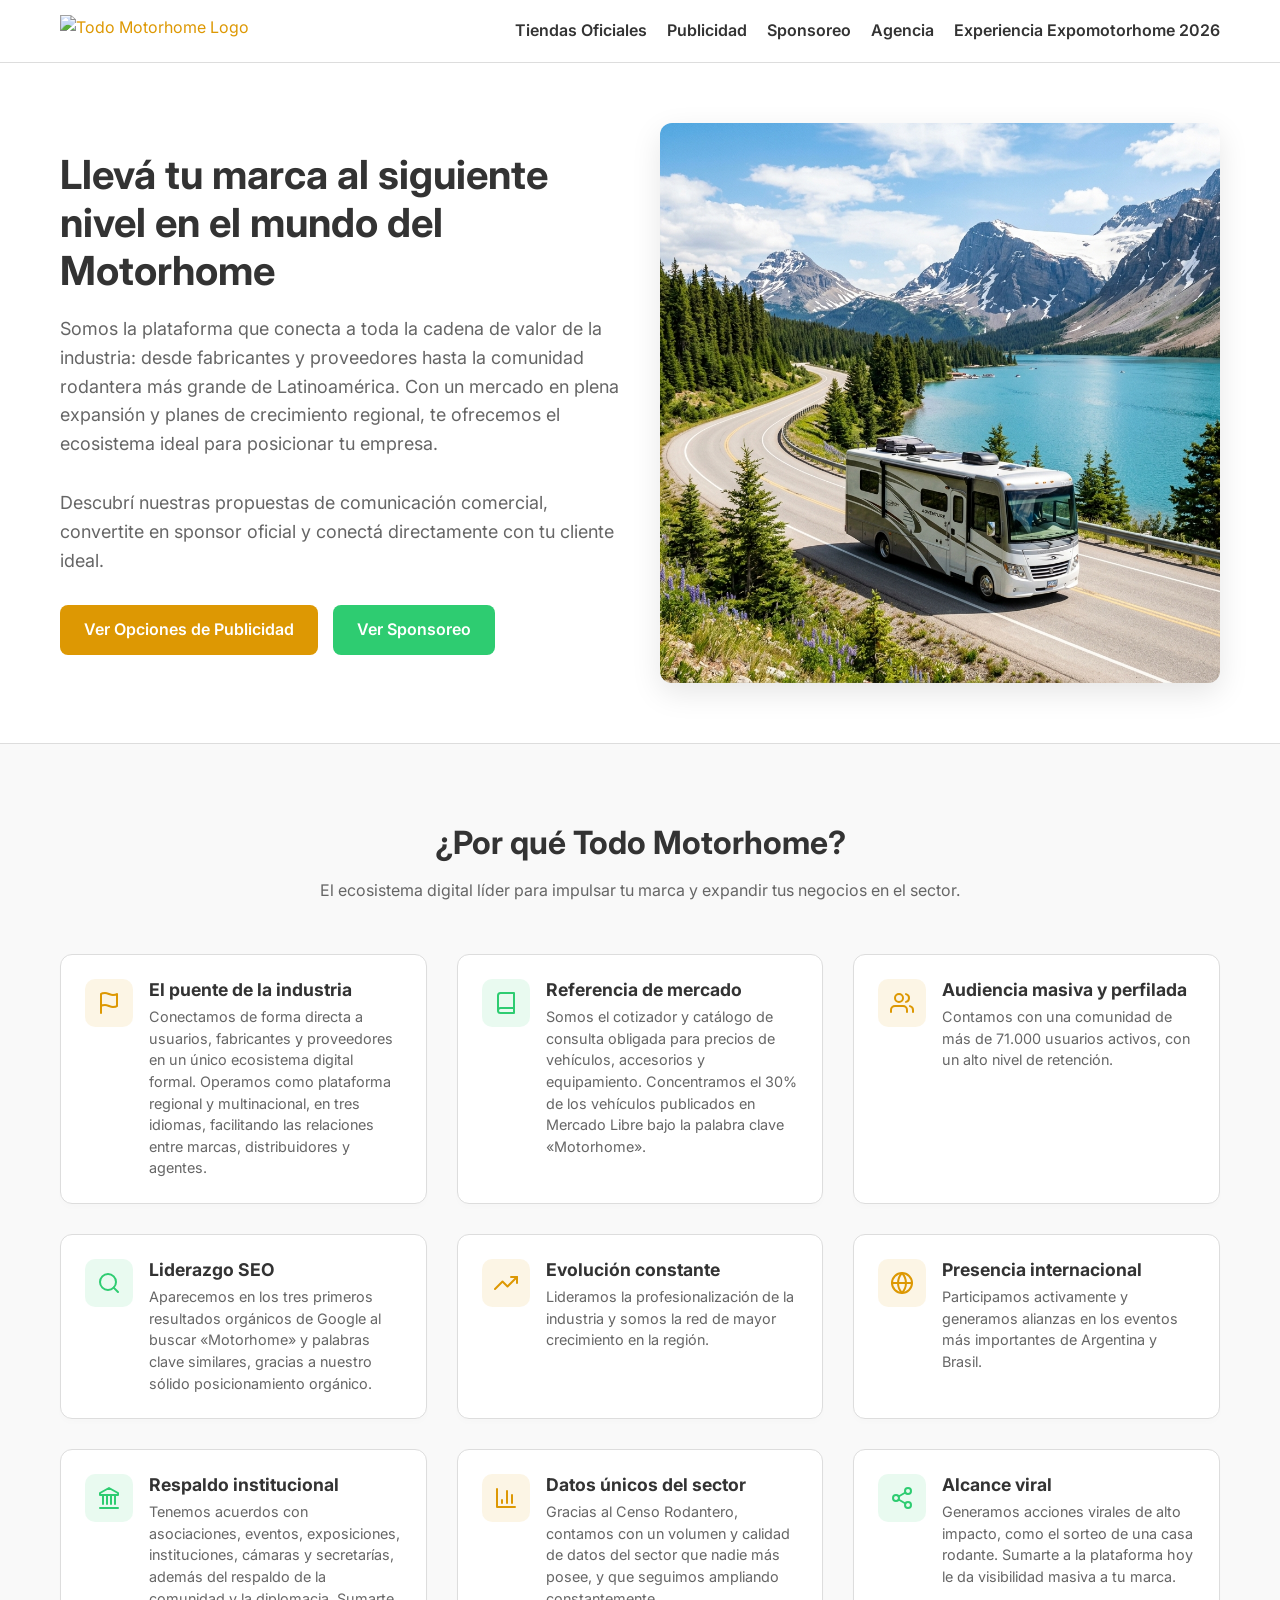
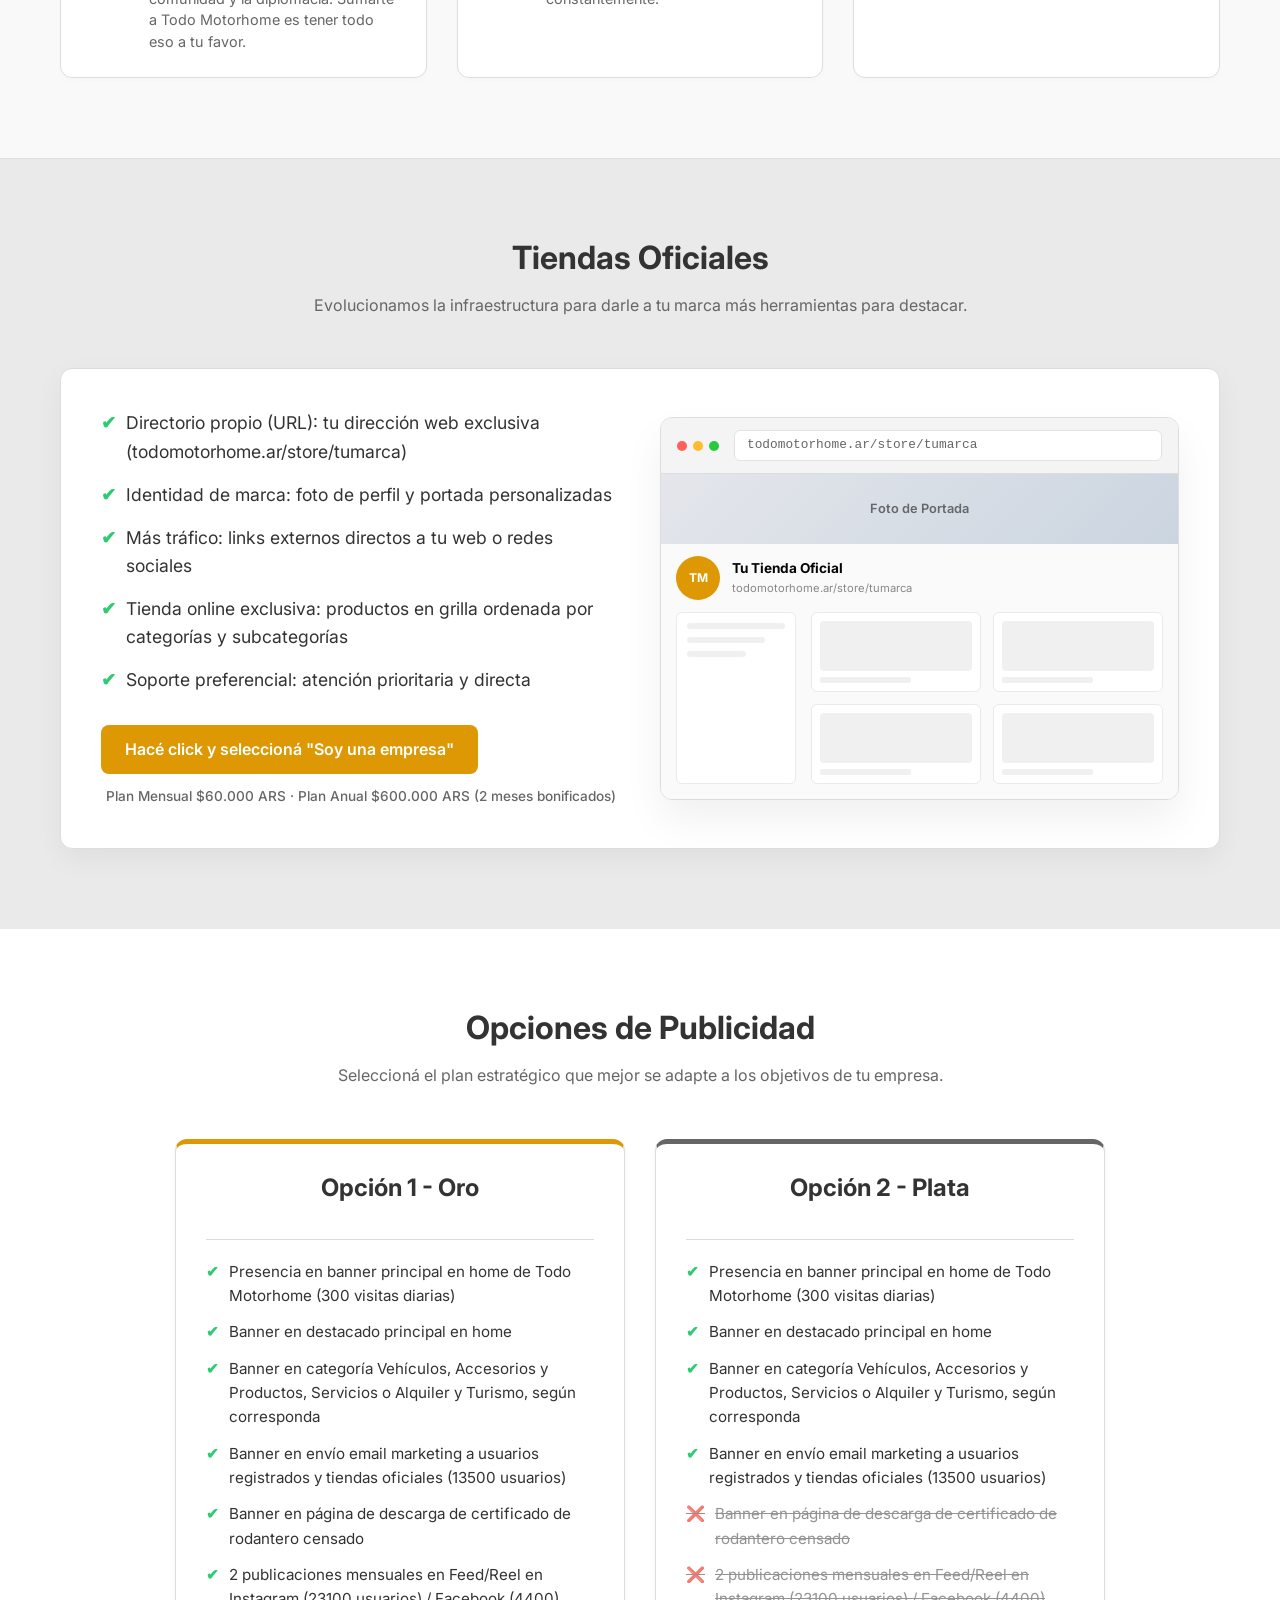
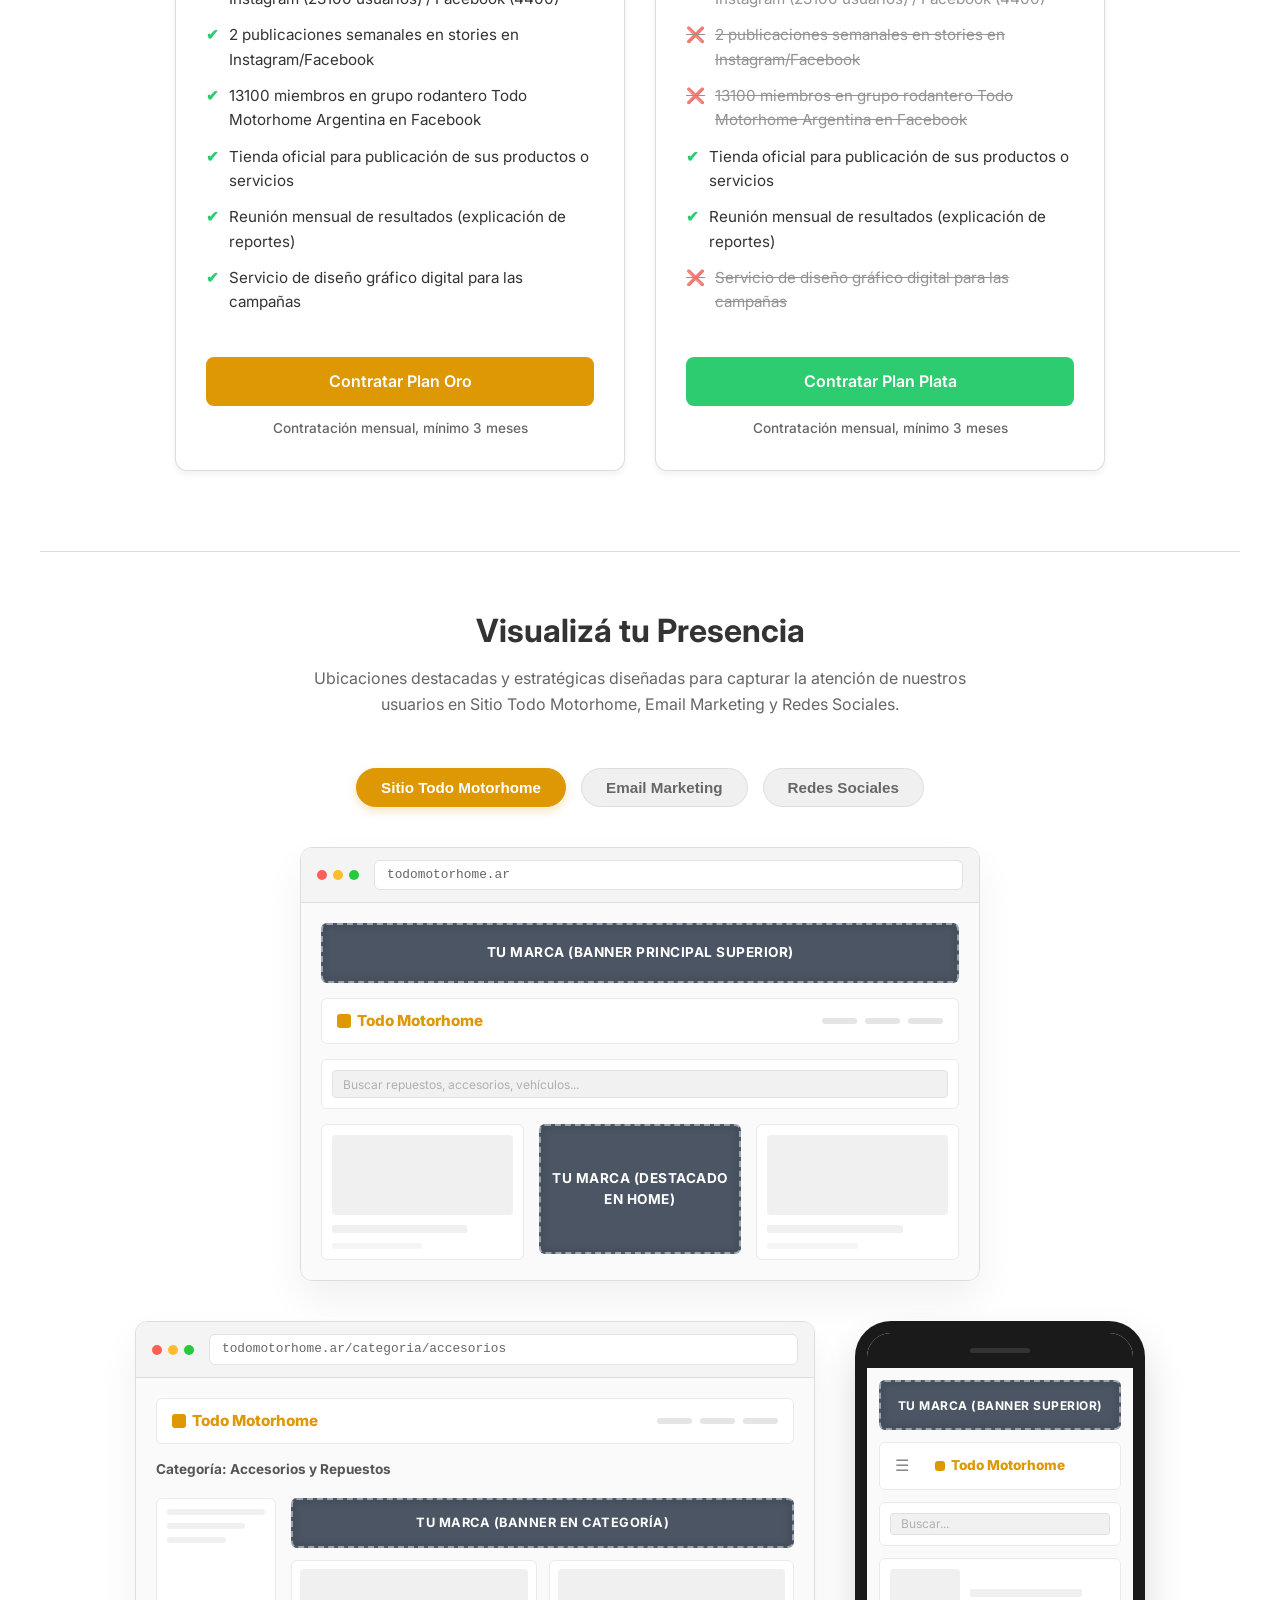
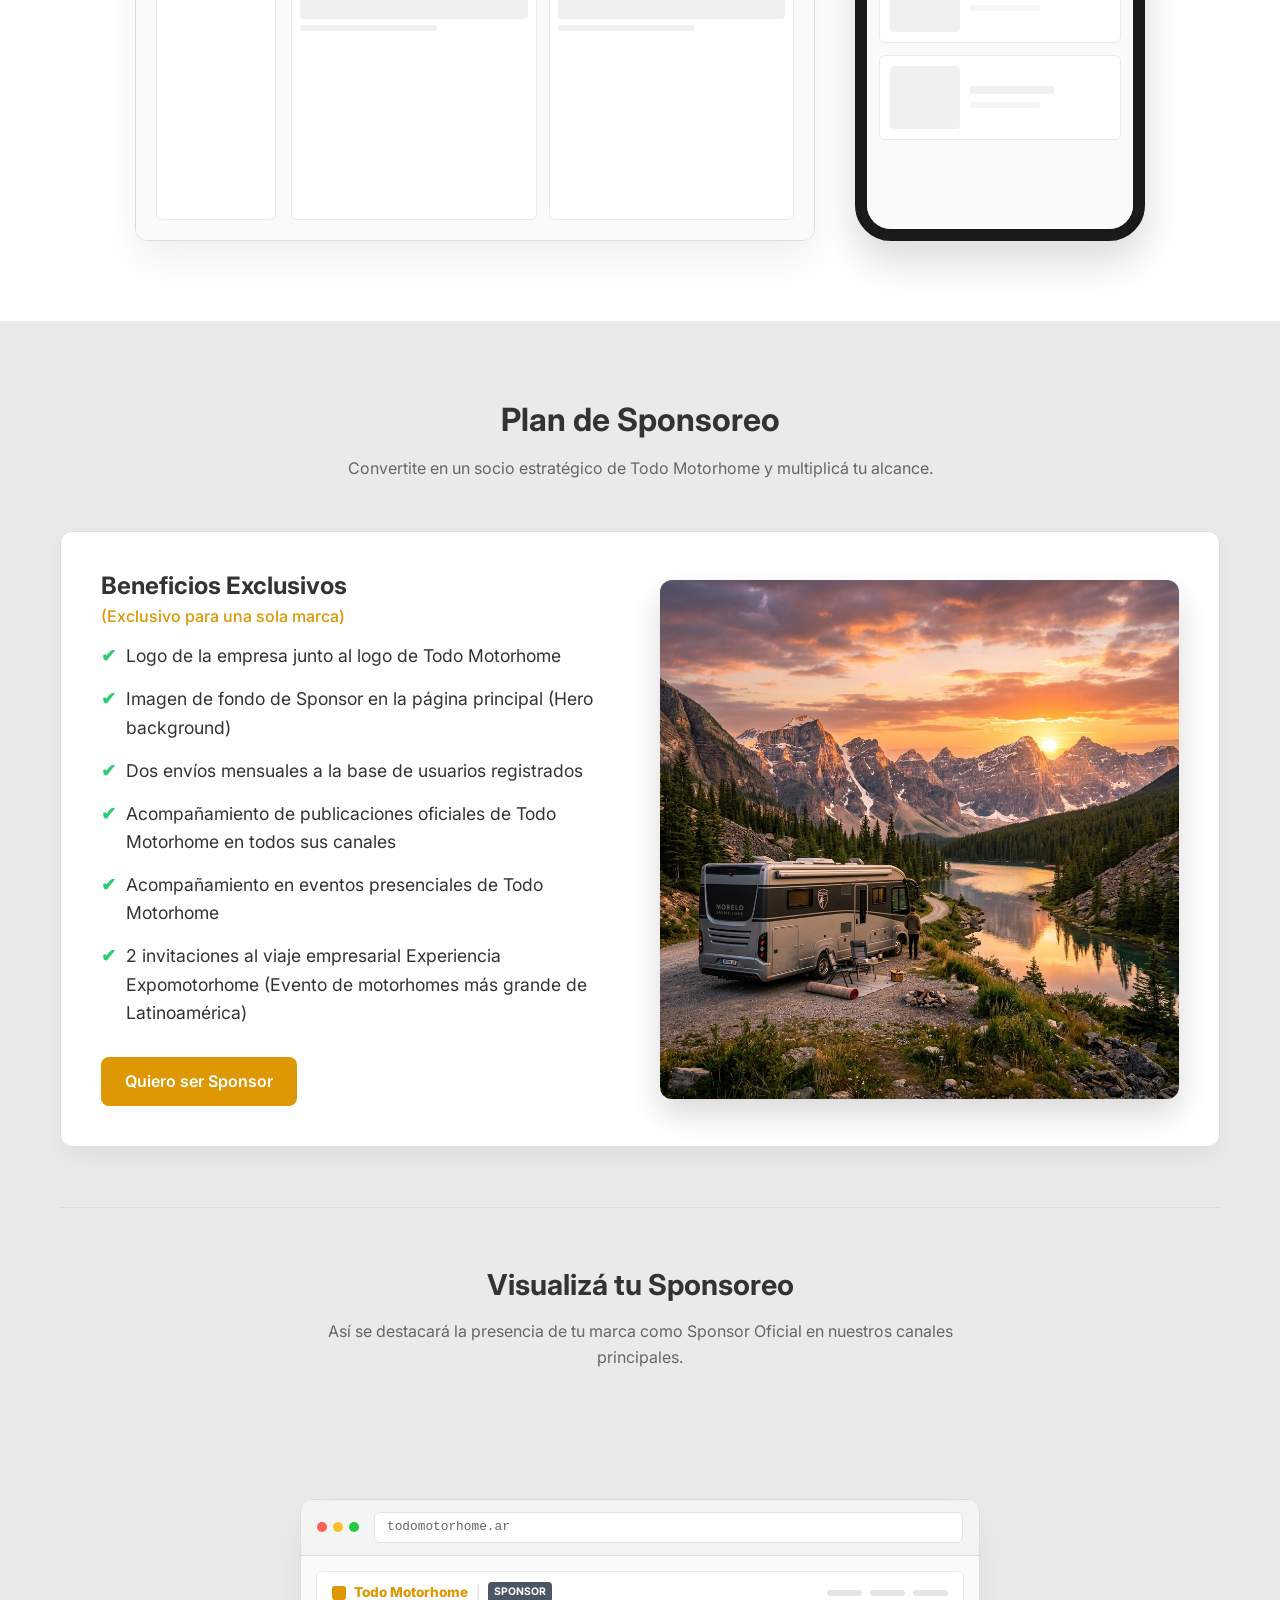
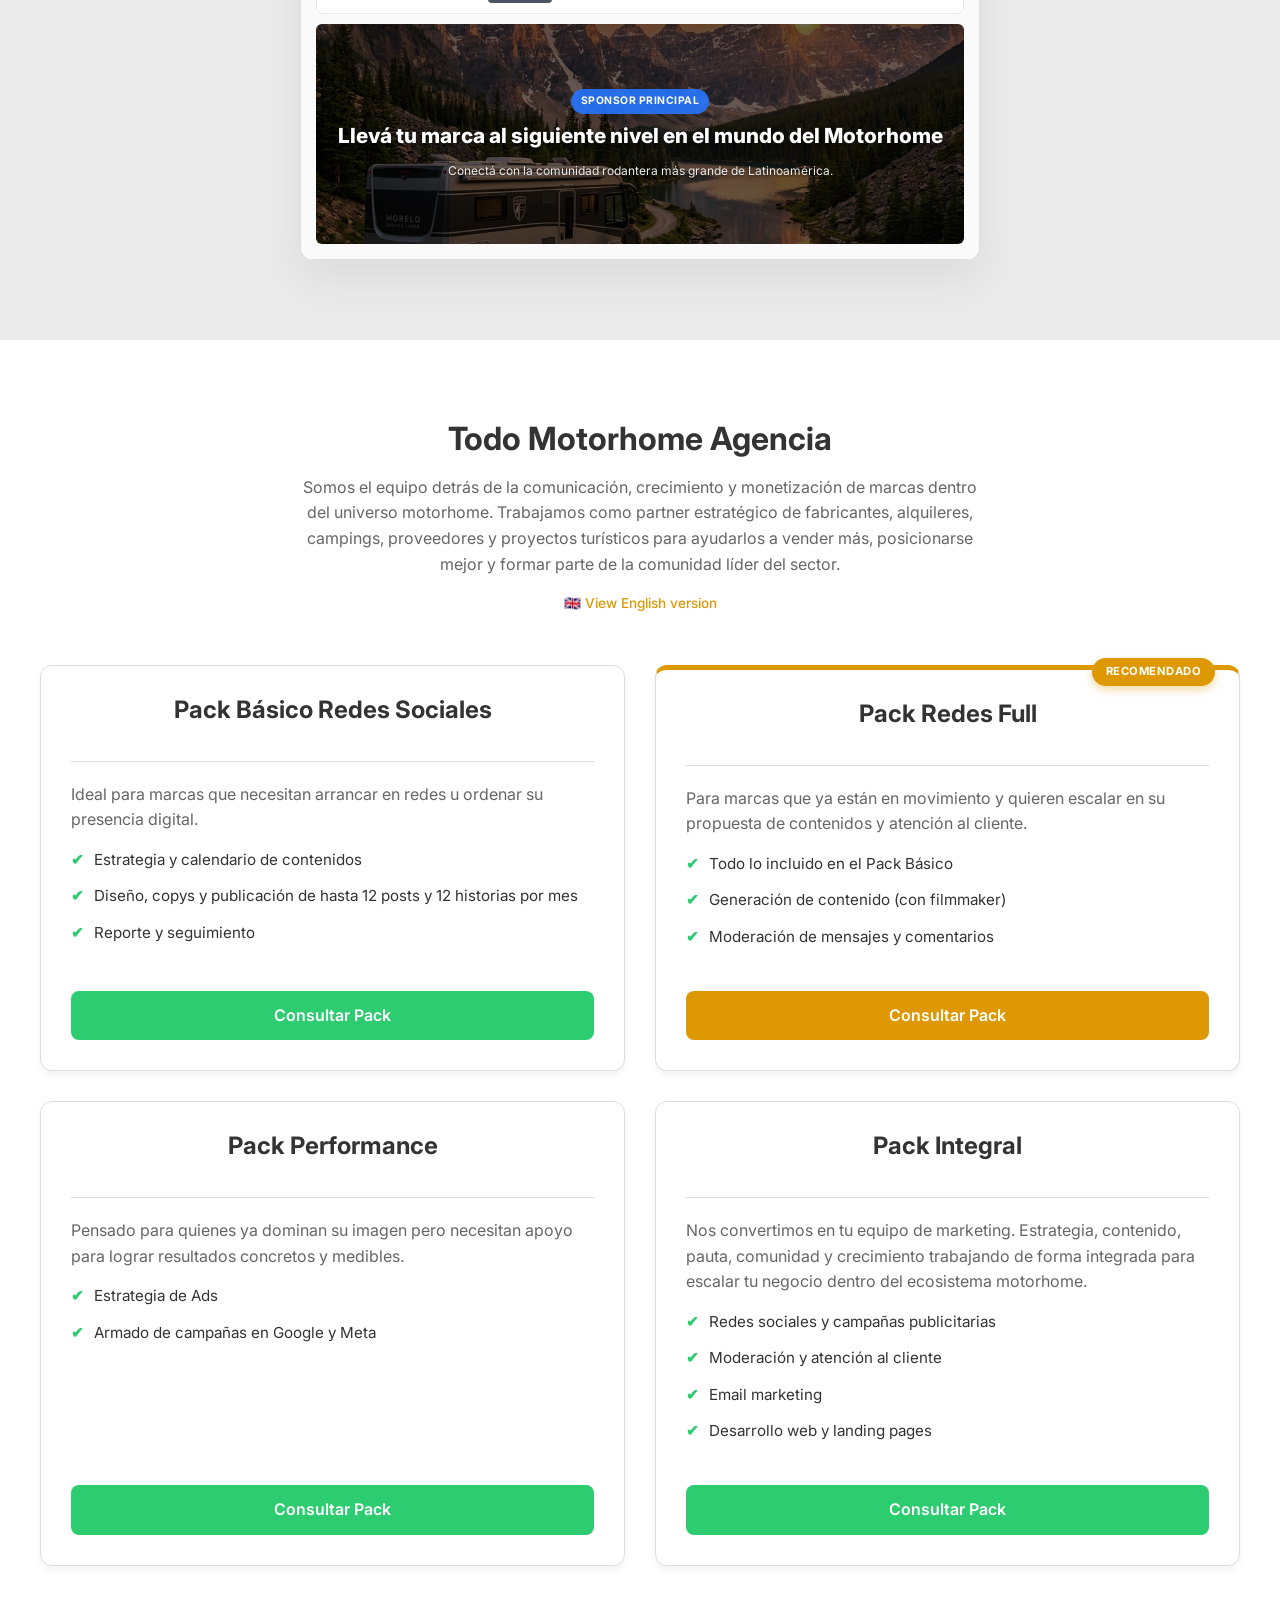
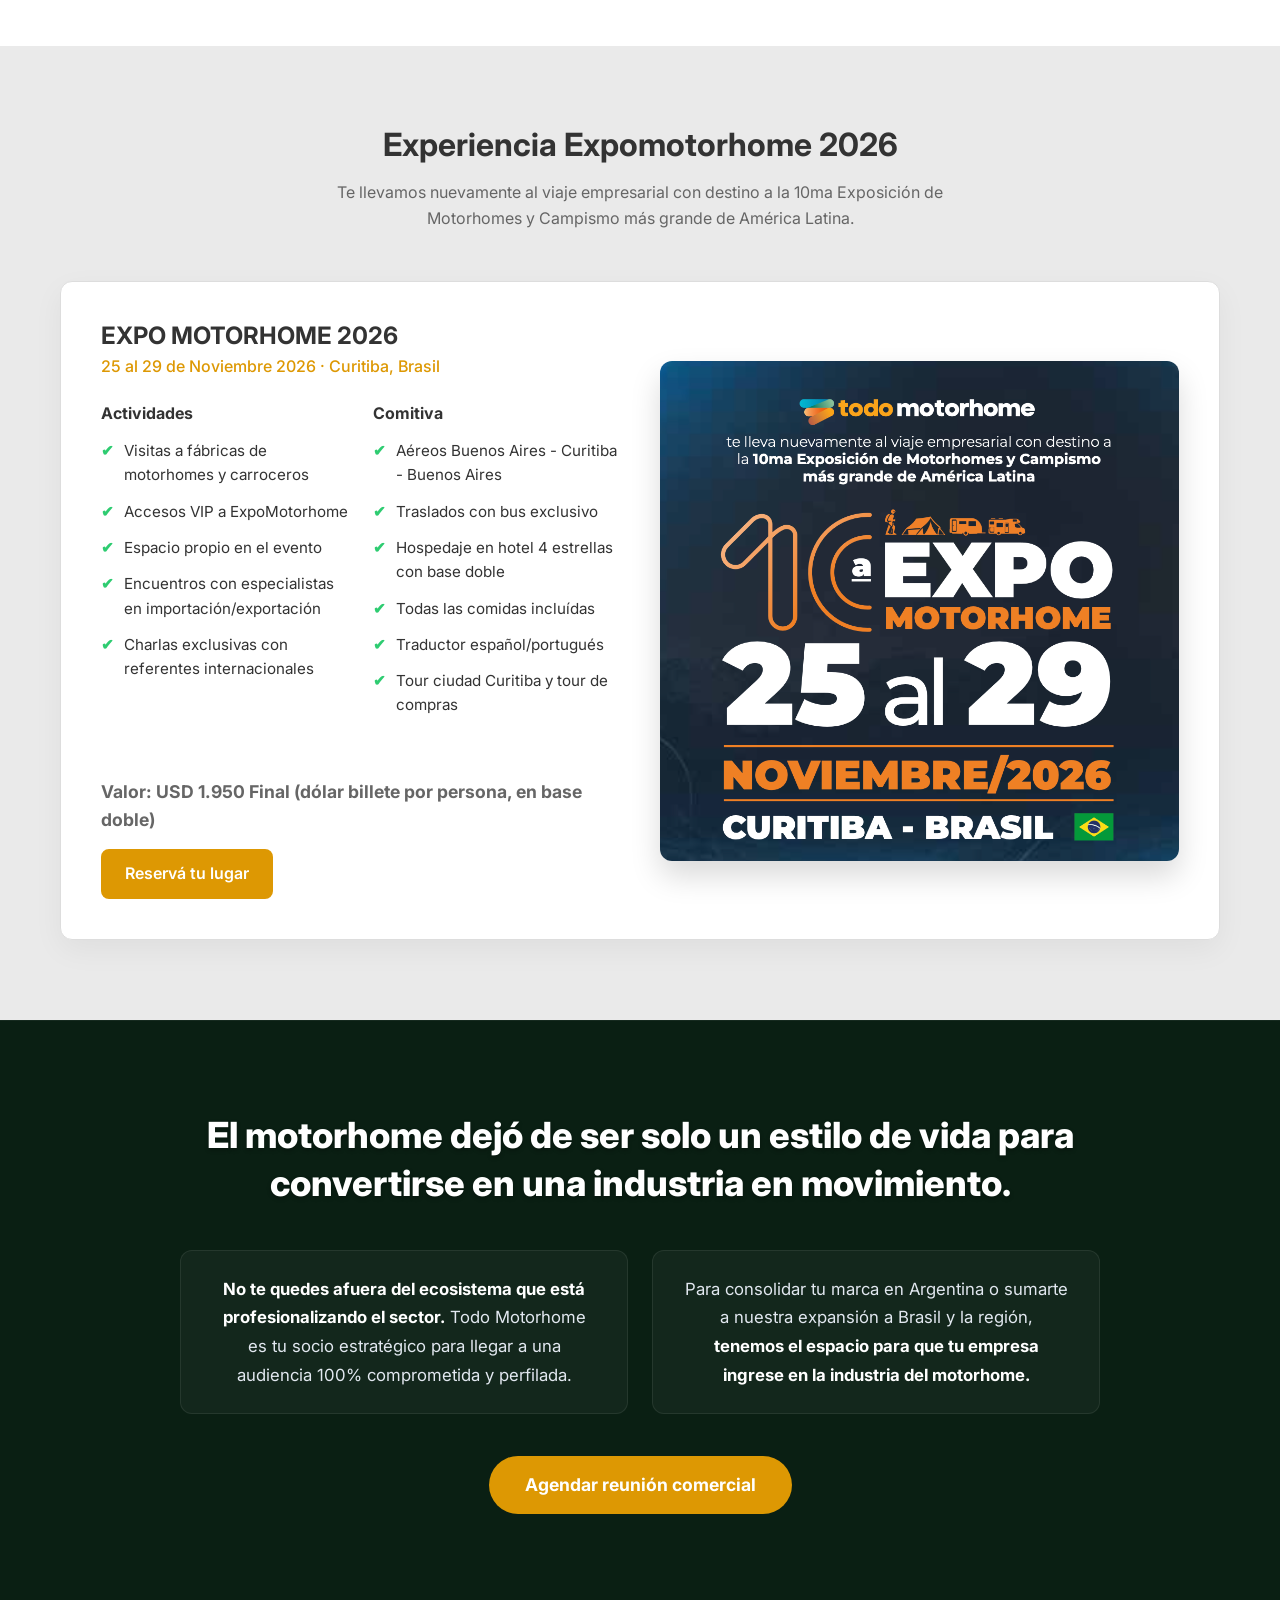
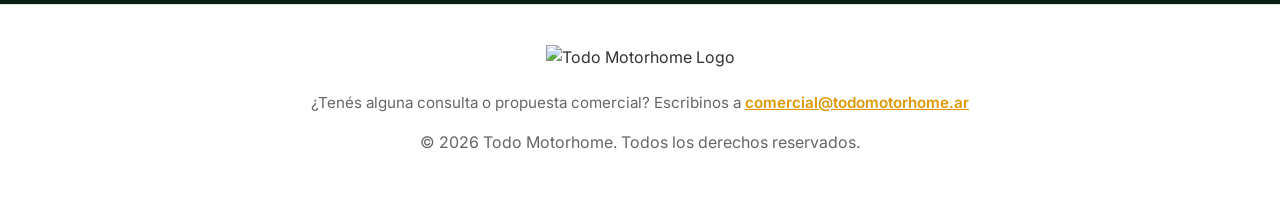
==== commit 68fe42e9: "Update member count in Todo Motorhome Argentina group" ====
--- a/index.html
+++ b/index.html
@@ -366,7 +366,7 @@
                         usuarios) / Facebook (4400)</li>
                     <li><span class="icon check">✔</span> 2 publicaciones semanales en stories en Instagram/Facebook
                     </li>
-                    <li><span class="icon check">✔</span> 11600 miembros en grupo rodantero Todo Motorhome Argentina en
+                    <li><span class="icon check">✔</span> 13100 miembros en grupo rodantero Todo Motorhome Argentina en
                         Facebook</li>
                     <li><span class="icon check">✔</span> Tienda oficial para publicación de sus productos o servicios
                     </li>
@@ -400,7 +400,7 @@
                         usuarios) / Facebook (4400)</li>
                     <li class="disabled"><span class="icon cross">❌</span> 2 publicaciones semanales en stories en
                         Instagram/Facebook</li>
-                    <li class="disabled"><span class="icon cross">❌</span> 11600 miembros en grupo rodantero Todo
+                    <li class="disabled"><span class="icon cross">❌</span> 13100 miembros en grupo rodantero Todo
                         Motorhome Argentina en Facebook</li>
                     <li><span class="icon check">✔</span> Tienda oficial para publicación de sus productos o servicios
                     </li>
